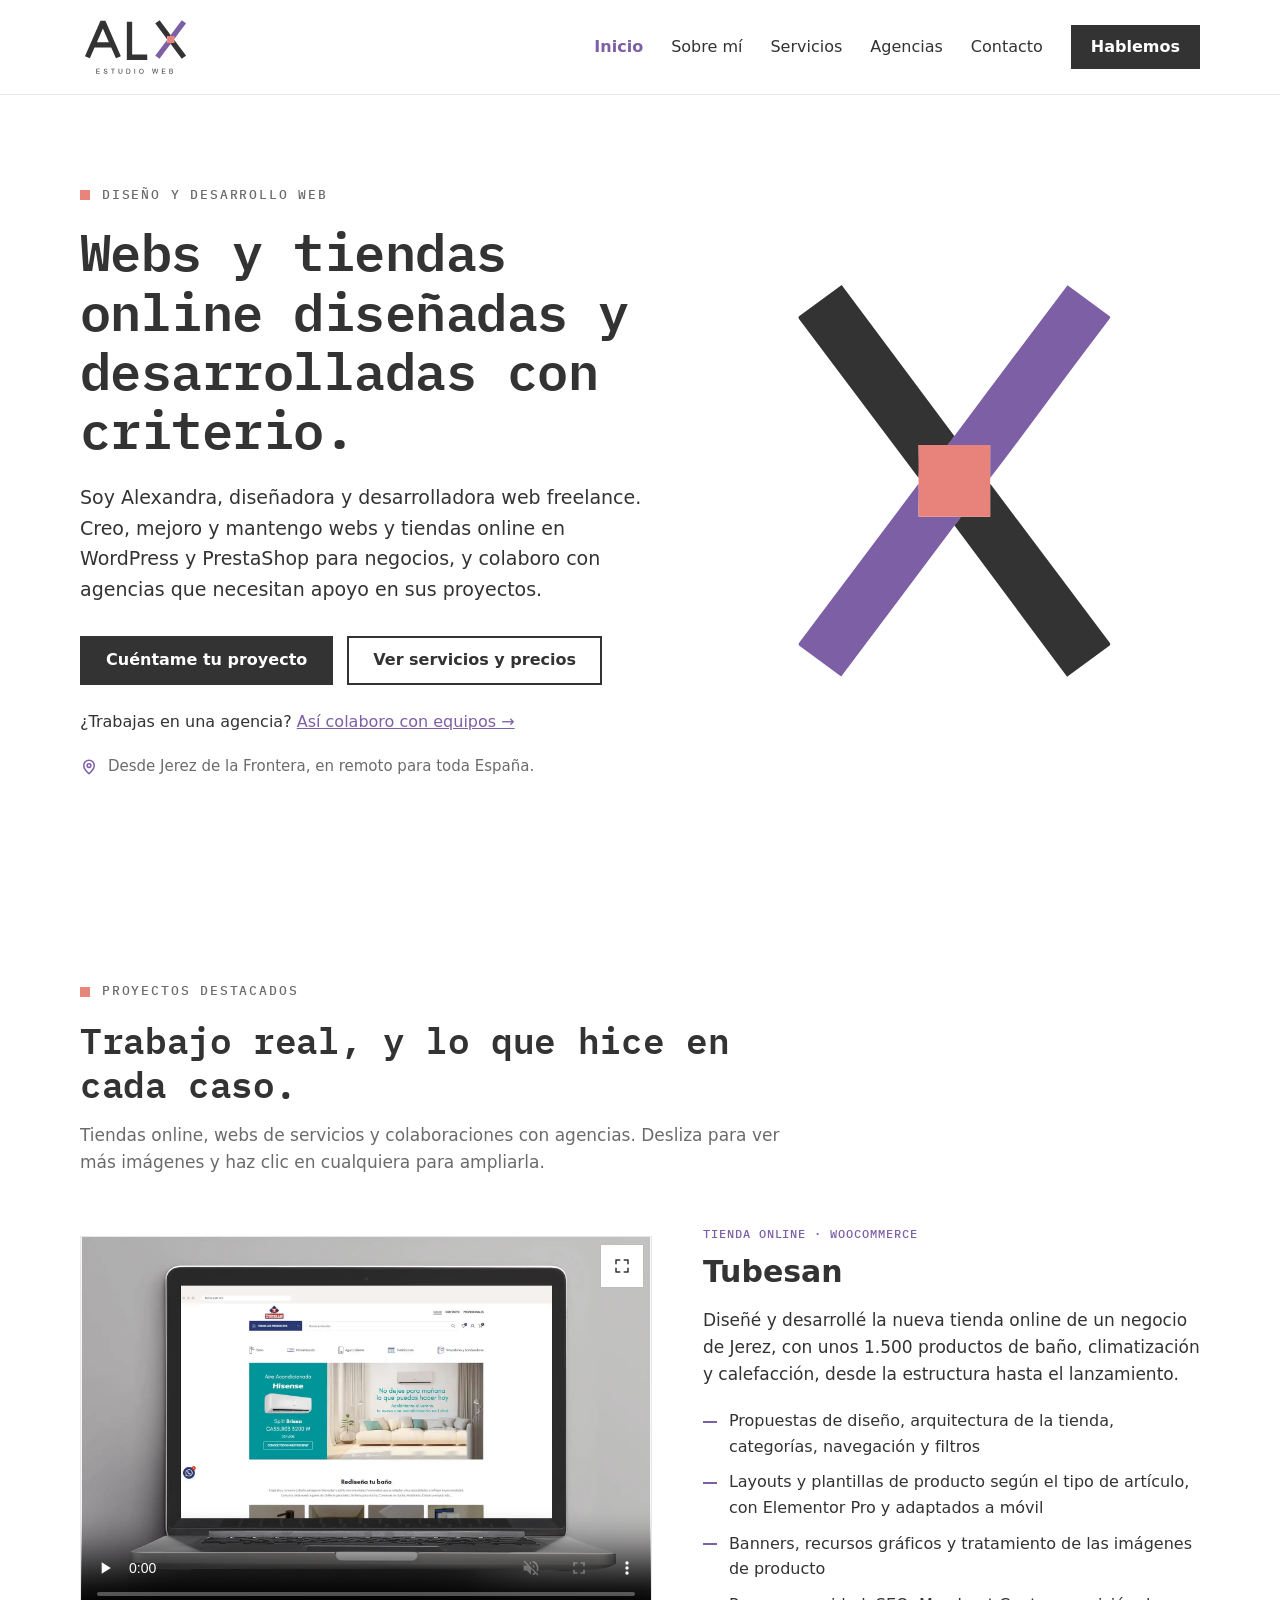
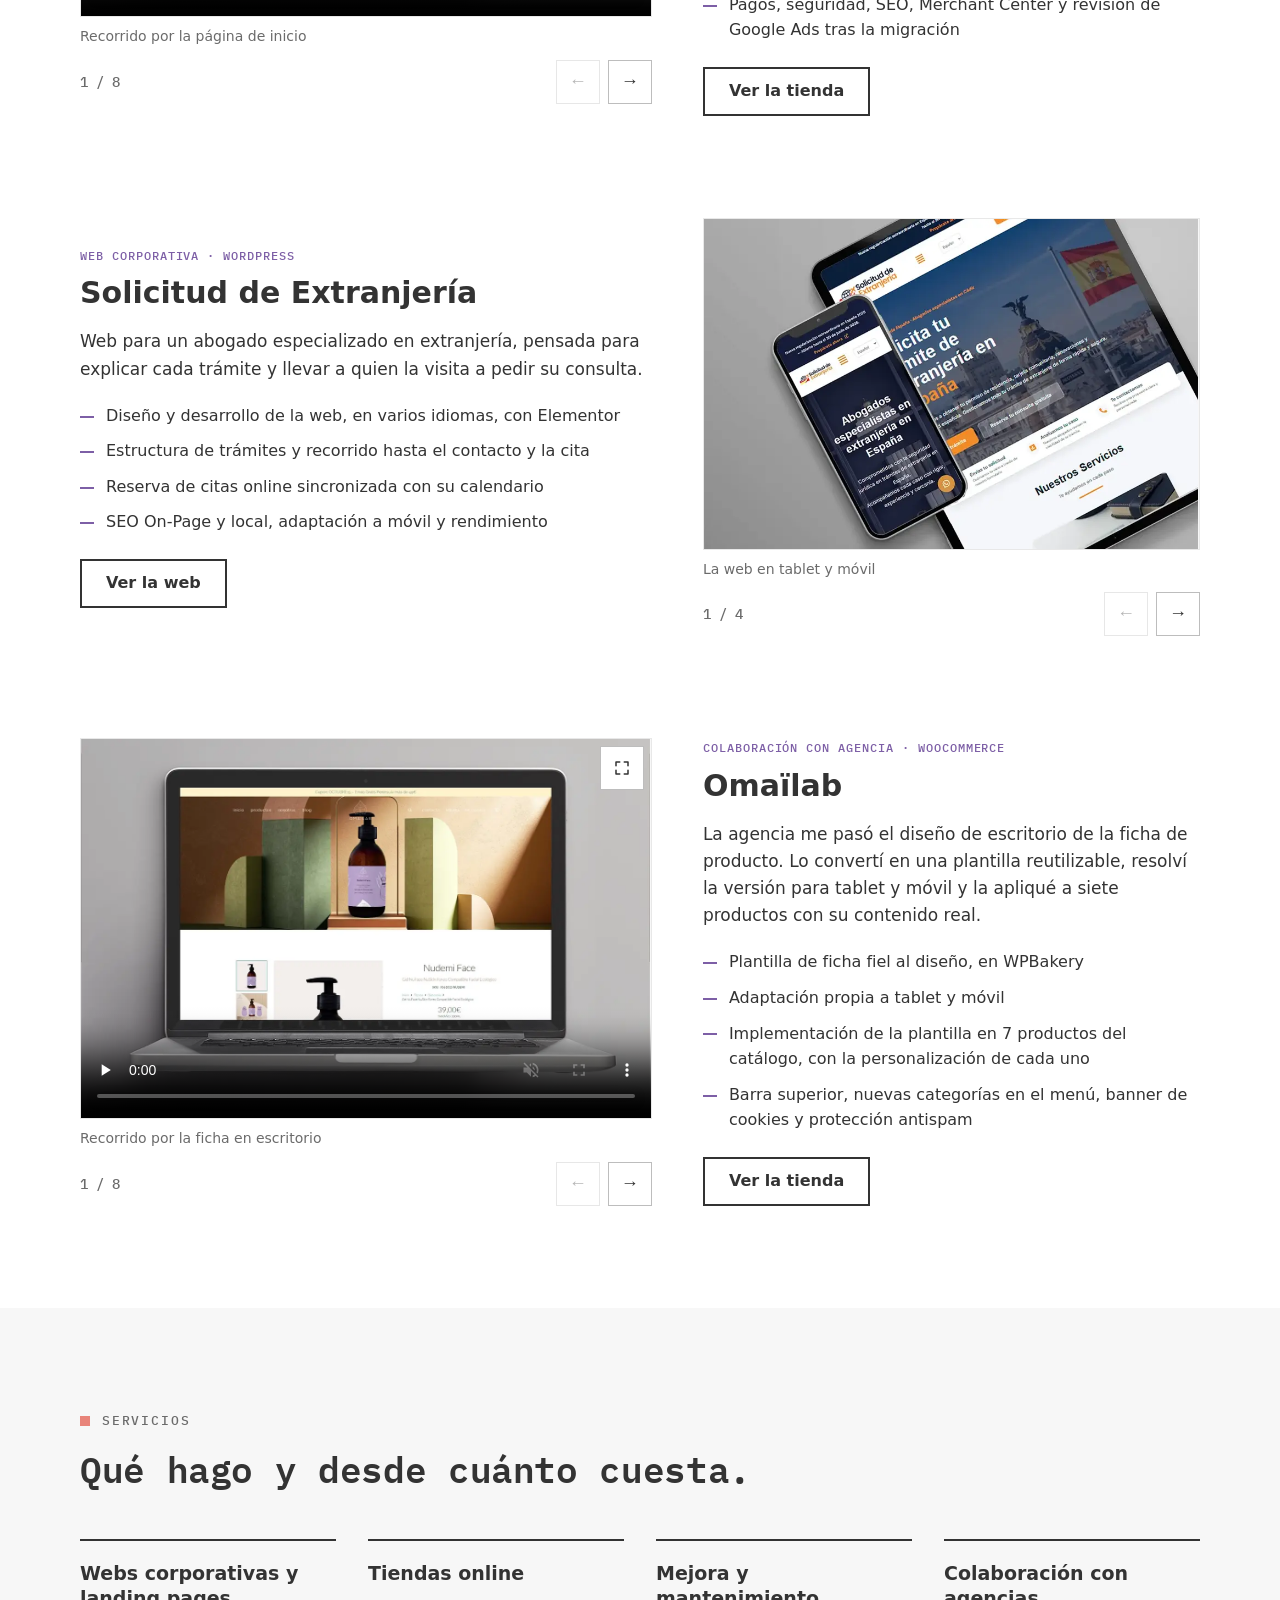
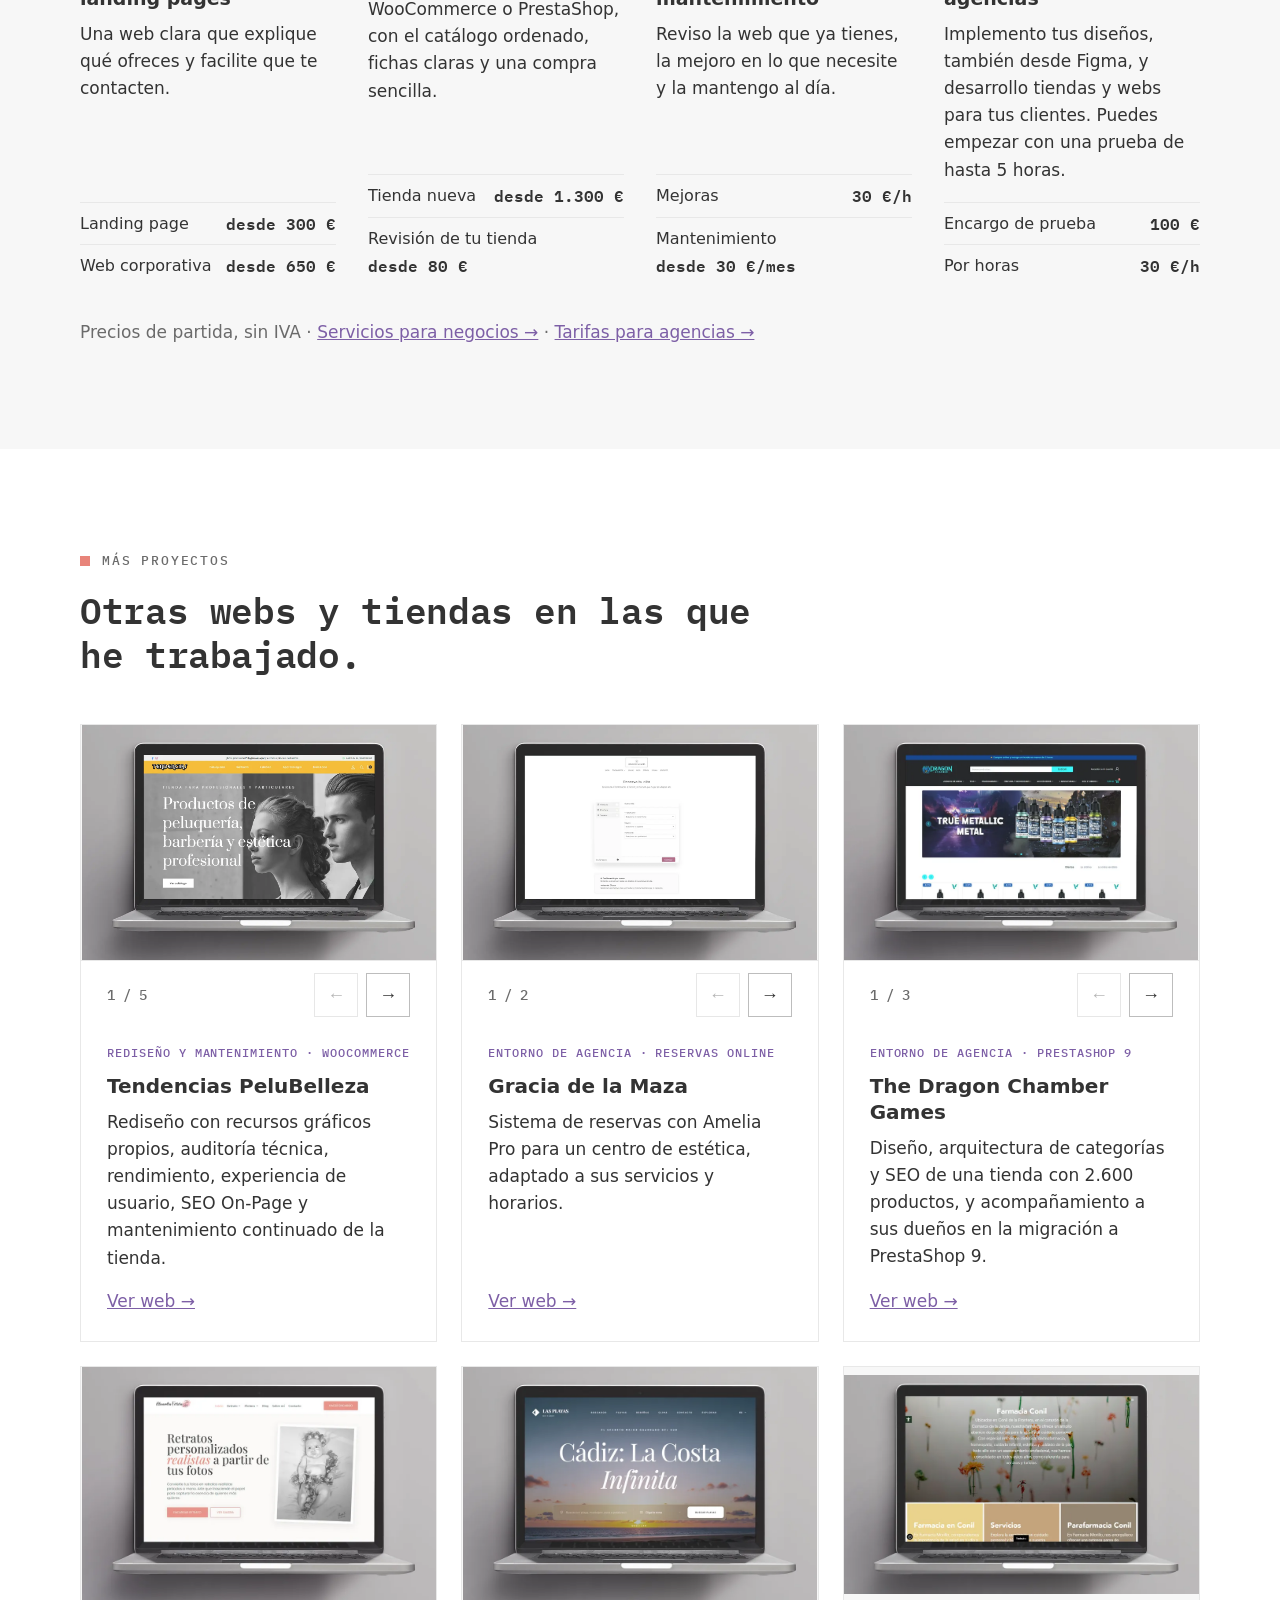
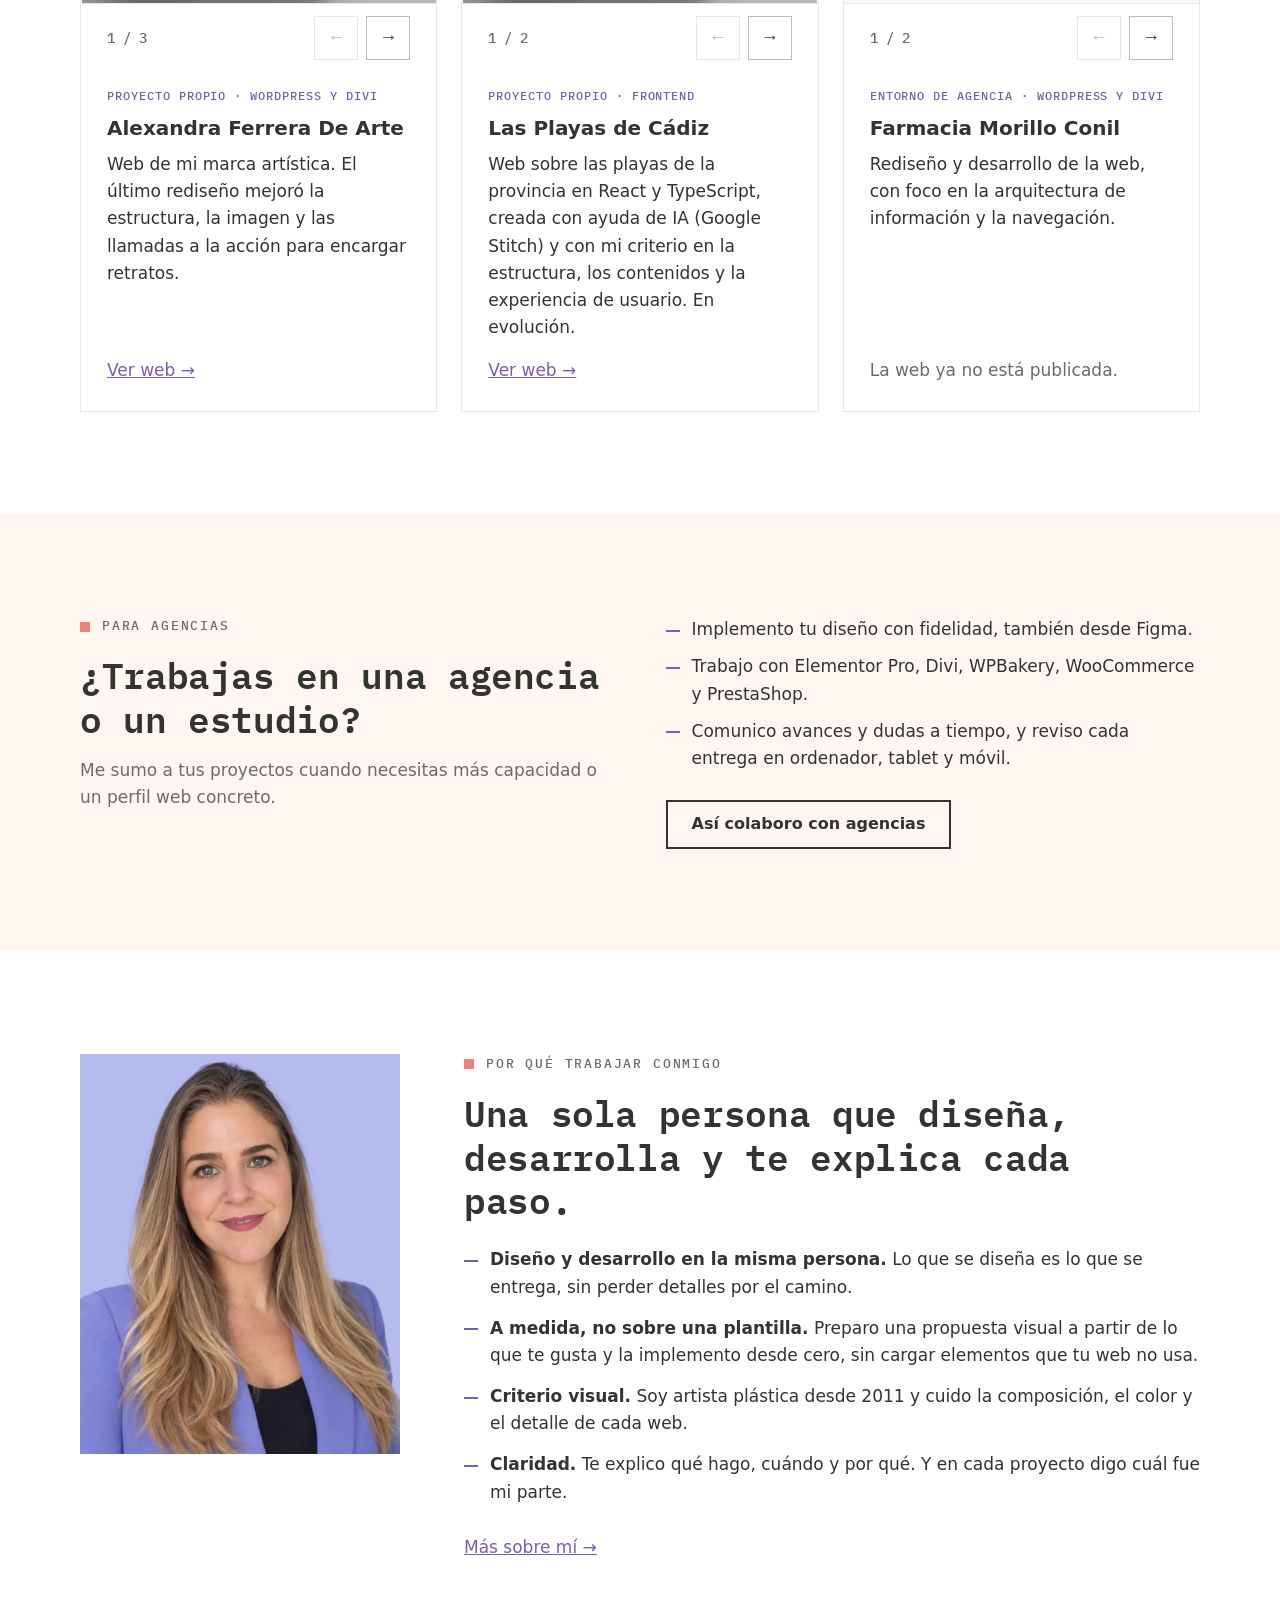
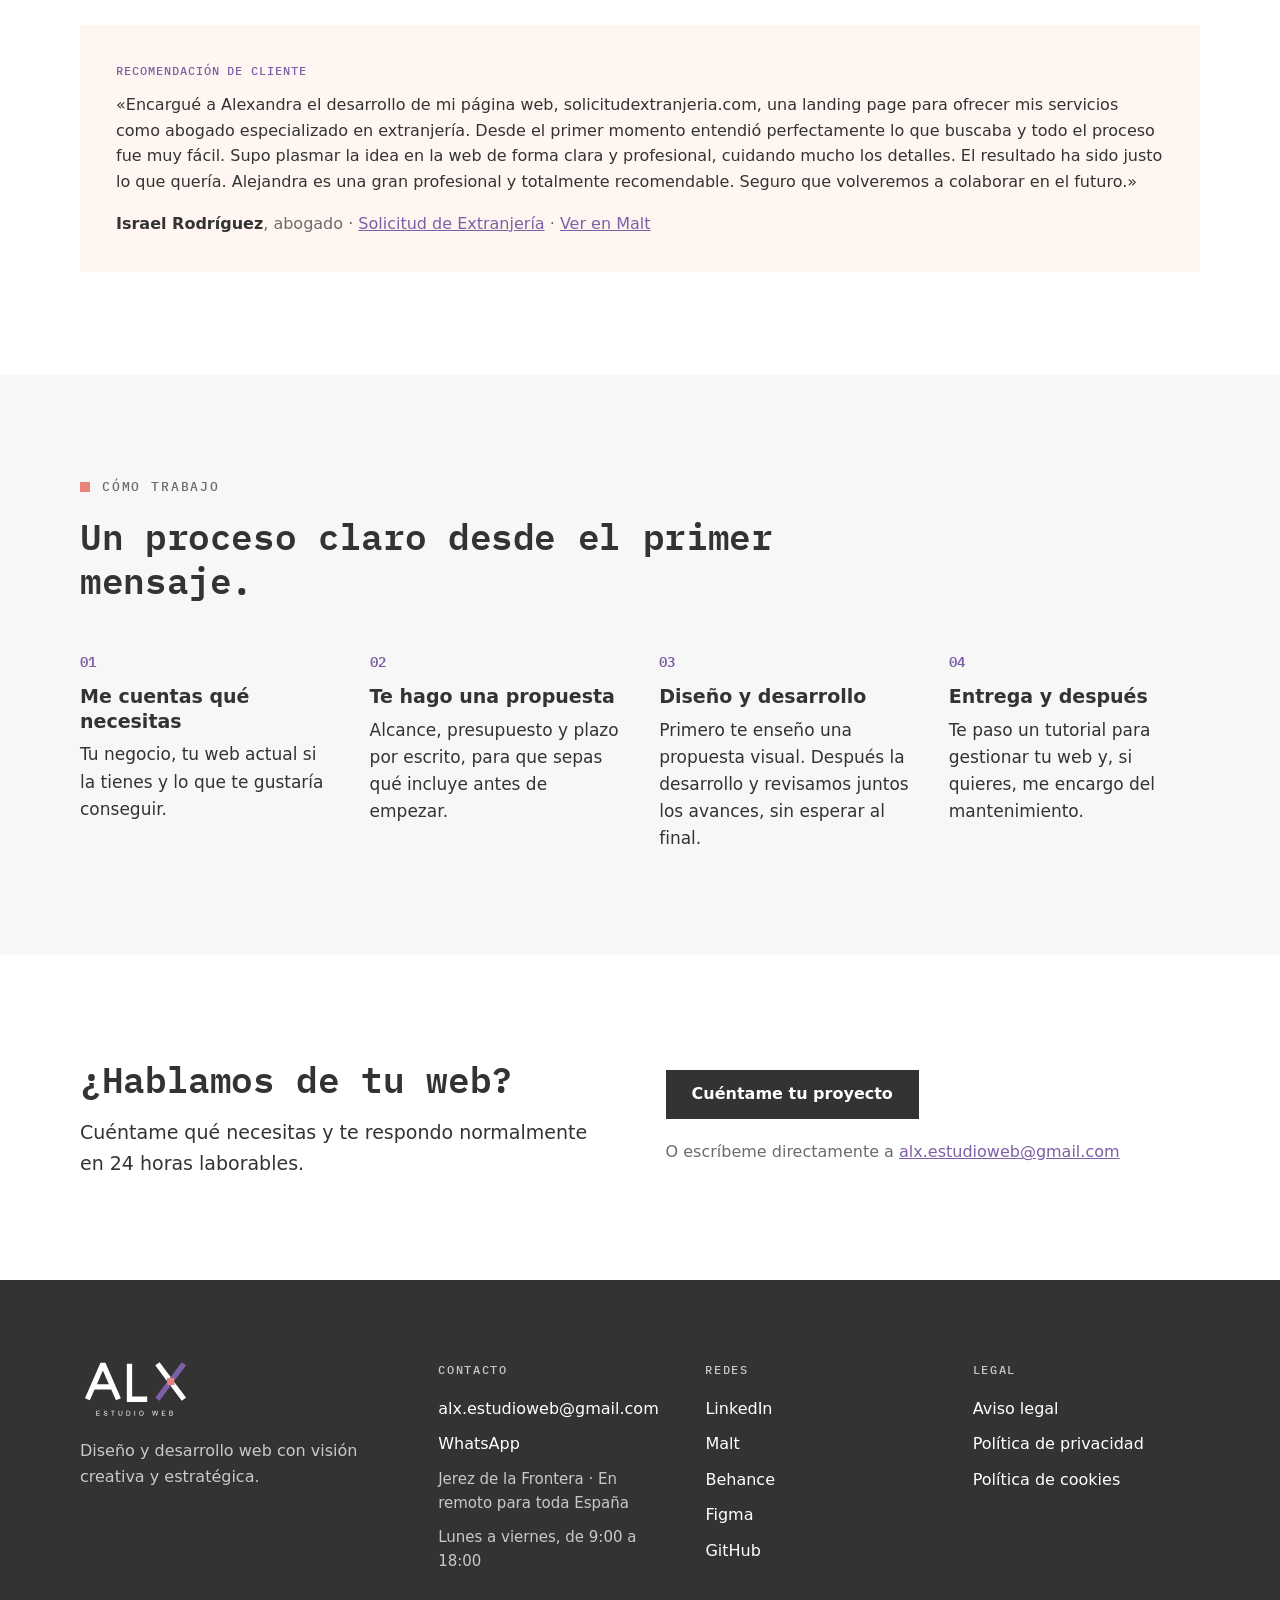
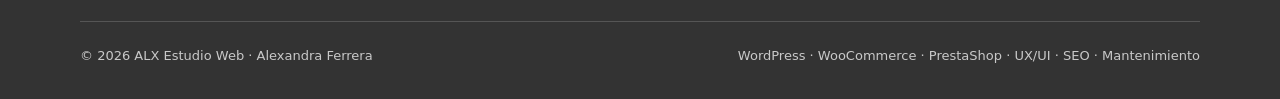
==== index.html @ 89a33dfa "Corrige las medidas de dos imágenes de Omaïlab Co-Authored-By: Claude Opus 5.5 <noreply@anthropic.co" ====
<!doctype html>
<html lang="es">
<head>
  <meta charset="utf-8">
  <meta name="viewport" content="width=device-width, initial-scale=1">
  <title>ALX Estudio Web · Diseño y desarrollo web y tiendas online en Jerez</title>
  <meta name="description" content="Diseño y desarrollo de webs y tiendas online con WordPress y PrestaShop para negocios y agencias. Desde Jerez de la Frontera, en remoto para toda España.">
  <meta property="og:type" content="website">
  <meta property="og:site_name" content="ALX Estudio Web">
  <meta property="og:locale" content="es_ES">
  <meta property="og:title" content="ALX Estudio Web · Diseño y desarrollo web">
  <meta property="og:description" content="Webs y tiendas online diseñadas y desarrolladas con criterio, con WordPress y PrestaShop, desde Jerez de la Frontera para toda España.">
  <meta property="og:url" content="https://alx-estudioweb.netlify.app/">
  <meta property="og:image" content="https://alx-estudioweb.netlify.app/img/marca/og-alx-estudio-web.jpg">
  <meta property="og:image:width" content="1200">
  <meta property="og:image:height" content="630">
  <meta property="og:image:alt" content="Logotipo de ALX Estudio Web, la X del logotipo en grande y el texto: webs y tiendas online diseñadas y desarrolladas con criterio">
  <meta name="twitter:card" content="summary_large_image">
  <link rel="canonical" href="https://alx-estudioweb.netlify.app/">
  <script type="application/ld+json">
  {
    "@context": "https://schema.org",
    "@type": "ProfessionalService",
    "name": "ALX Estudio Web",
    "description": "Diseño y desarrollo de webs y tiendas online con WordPress y PrestaShop para negocios y agencias.",
    "url": "https://alx-estudioweb.netlify.app/",
    "logo": "https://alx-estudioweb.netlify.app/img/marca/logo-alx.svg",
    "image": "https://alx-estudioweb.netlify.app/img/marca/og-alx-estudio-web.jpg",
    "email": "alx.estudioweb@gmail.com",
    "address": {
      "@type": "PostalAddress",
      "addressLocality": "Jerez de la Frontera",
      "addressRegion": "Cádiz",
      "addressCountry": "ES"
    },
    "areaServed": "ES",
    "founder": {
      "@type": "Person",
      "name": "Alexandra Ferrera Arenas",
      "jobTitle": "Diseñadora y desarrolladora web"
    },
    "sameAs": [
      "https://www.linkedin.com/in/alexandra-ferrera-arenas/",
      "https://www.behance.net/alexandra-ferrera",
      "https://www.malt.es/profile/alexandraferrera",
      "https://www.figma.com/@alexandraferrer",
      "https://github.com/iSaan86"
    ]
  }
  </script>
  <link rel="icon" href="favicon.svg" type="image/svg+xml">
  <link rel="apple-touch-icon" href="img/marca/apple-touch-icon.png">
  <meta name="theme-color" content="#ffffff">
  <link rel="stylesheet" href="css/styles.css">
  <script src="js/main.js" defer></script>
</head>
<body>
<a class="skip-link" href="#contenido">Saltar al contenido</a>

<header class="site-header" id="arriba">
  <div class="container site-header__inner">
    <a class="site-header__logo" href="index.html" aria-label="ALX Estudio Web, inicio">
      <img src="img/marca/logo-alx.svg" alt="ALX Estudio Web" width="1636" height="854">
    </a>
    <nav class="nav" aria-label="Principal">
      <a href="index.html" aria-current="page">Inicio</a>
      <a href="sobre-mi.html">Sobre mí</a>
      <a href="servicios.html">Servicios</a>
      <a href="agencias.html">Agencias</a>
      <a href="contacto.html">Contacto</a>
      <a href="contacto.html" class="btn btn--primary btn--small">Hablemos</a>
    </nav>
  </div>
</header>

<main id="contenido">
  <!-- Portada -->
  <section class="hero">
    <div class="container hero__inner">
      <div class="hero__content">
        <p class="eyebrow">Diseño y desarrollo web</p>
        <h1>Webs y tiendas online diseñadas y desarrolladas con criterio.</h1>
        <p class="lead">Soy Alexandra, diseñadora y desarrolladora web freelance. Creo, mejoro y mantengo webs y tiendas online en WordPress y PrestaShop para negocios, y colaboro con agencias que necesitan apoyo en sus proyectos.</p>
        <div class="btn-group">
          <a href="contacto.html" class="btn btn--primary">Cuéntame tu proyecto</a>
          <a href="#servicios" class="btn btn--outline">Ver servicios y precios</a>
        </div>
        <p class="hero__agency">¿Trabajas en una agencia? <a href="agencias.html">Así colaboro con equipos →</a></p>
        <p class="hero__location"><svg width="18" height="18" viewBox="0 0 24 24" fill="none" stroke="currentColor" stroke-width="2" stroke-linecap="round" stroke-linejoin="round" aria-hidden="true"><path d="M12 21s-7-6.1-7-11a7 7 0 0 1 14 0c0 4.9-7 11-7 11z"/><circle cx="12" cy="10" r="2.5"/></svg>Desde Jerez de la Frontera, en remoto para toda España.</p>
      </div>
      <!-- Escritorio: capturas de proyectos. Tablet y móvil: la X del logotipo asomando por el borde -->
      <picture class="hero__picture">
        <source media="(min-width: 900px)" srcset="img/proyectos/alx-hero-dispositivos.webp" width="1200" height="1160">
        <img class="hero__visual" src="img/marca/isotipo-alx.svg" alt="" width="932" height="854" fetchpriority="high">
      </picture>
    </div>
  </section>

  <!-- Proyectos destacados -->
  <section id="proyectos" class="section container">
    <div class="section__intro">
      <p class="eyebrow">Proyectos destacados</p>
      <h2>Trabajo real, y lo que hice en cada caso.</h2>
      <p class="muted">Tiendas online, webs de servicios y colaboraciones con agencias. Desliza para ver más imágenes y haz clic en cualquiera para ampliarla.</p>
    </div>

    <article class="case" id="tubesan">
      <div class="case__media">
        <div class="gallery" role="group" aria-label="Imágenes y vídeos de Tubesan">
          <div class="gallery__track" tabindex="0">
            <figure class="gallery__slide">
              <video src="video/tubesan-inicio.mp4" poster="video/tubesan-inicio-poster.webp" width="1920" height="1280" controls muted playsinline preload="none" aria-label="Recorrido por la página de inicio de la tienda Tubesan"></video>
              <figcaption>Recorrido por la página de inicio</figcaption>
            </figure>
            <figure class="gallery__slide">
              <a href="img/proyectos/tubesan-mockup.webp"><img src="img/proyectos/tubesan-mockup.webp" alt="Ficha de producto de Tubesan en ordenador y carrito en tablet y móvil" width="1238" height="825" loading="lazy"></a>
              <figcaption>Ficha de producto</figcaption>
            </figure>
            <figure class="gallery__slide">
              <a href="img/proyectos/tubesan-navegacion.webp"><img src="img/proyectos/tubesan-navegacion.webp" alt="Menú desplegable de categorías de Tubesan" width="1238" height="825" loading="lazy"></a>
              <figcaption>Menú de categorías</figcaption>
            </figure>
            <figure class="gallery__slide">
              <a href="img/proyectos/tubesan-categorias.webp"><img src="img/proyectos/tubesan-categorias.webp" alt="Página de categoría de Tubesan con filtros" width="1238" height="825" loading="lazy"></a>
              <figcaption>Filtros por categoría, adaptados a cada producto y búsqueda del cliente.</figcaption>
            </figure>
            <figure class="gallery__slide">
              <video src="video/tubesan-ficha.mp4" poster="video/tubesan-ficha-poster.webp" width="1920" height="1280" controls muted playsinline preload="none" aria-label="Recorrido por una ficha de producto de Tubesan"></video>
              <figcaption>Recorrido por una ficha de producto</figcaption>
            </figure>
            <figure class="gallery__slide">
              <a href="img/proyectos/tubesan-ficha-1.webp"><img src="img/proyectos/tubesan-ficha-1.webp" alt="Ficha de producto de Tubesan con galería de imágenes" width="1238" height="825" loading="lazy"></a>
              <figcaption>Plantilla de ficha con galería</figcaption>
            </figure>
            <figure class="gallery__slide">
              <a href="img/proyectos/tubesan-ficha-2.webp"><img src="img/proyectos/tubesan-ficha-2.webp" alt="Ficha de producto de Tubesan con descripción y características" width="1238" height="824" loading="lazy"></a>
              <figcaption>Descripción y características del producto</figcaption>
            </figure>
            <figure class="gallery__slide">
              <a href="img/proyectos/tubesan-movil.webp"><img src="img/proyectos/tubesan-movil.webp" alt="Tubesan en móvil y tablet" width="1332" height="888" loading="lazy"></a>
              <figcaption>Adaptación a móvil y tablet</figcaption>
            </figure>
          </div>
        </div>
      </div>
      <div>
        <p class="tag">Tienda online · WooCommerce</p>
        <h3 class="case__title">Tubesan</h3>
        <p class="case__text">Diseñé y desarrollé la nueva tienda online de un negocio de Jerez, con unos 1.500 productos de baño, climatización y calefacción, desde la estructura hasta el lanzamiento.</p>
        <ul class="list list--small">
          <li>Propuestas de diseño, arquitectura de la tienda, categorías, navegación y filtros</li>
          <li>Layouts y plantillas de producto según el tipo de artículo, con Elementor Pro y adaptados a móvil</li>
          <li>Banners, recursos gráficos y tratamiento de las imágenes de producto</li>
          <li>Pagos, seguridad, SEO, Merchant Center y revisión de Google Ads tras la migración</li>
        </ul>
        <a href="https://tubesan.es/tienda/" class="btn btn--outline" target="_blank" rel="noopener">Ver la tienda</a>
      </div>
    </article>

    <article class="case case--reverse" id="extranjeria">
      <div class="case__media">
        <div class="gallery" role="group" aria-label="Imágenes de Solicitud de Extranjería">
          <div class="gallery__track" tabindex="0">
            <figure class="gallery__slide">
              <a href="img/proyectos/extranjeria-responsive.webp"><img src="img/proyectos/extranjeria-responsive.webp" alt="Web de Solicitud de Extranjería en tablet y móvil" width="900" height="600" loading="lazy"></a>
              <figcaption>La web en tablet y móvil</figcaption>
            </figure>
            <figure class="gallery__slide">
              <a href="img/proyectos/extranjeria-inicio.webp"><img src="img/proyectos/extranjeria-inicio.webp" alt="Página de inicio de Solicitud de Extranjería" width="900" height="600" loading="lazy"></a>
              <figcaption>Página de inicio</figcaption>
            </figure>
            <figure class="gallery__slide">
              <a href="img/proyectos/extranjeria-secciones.webp"><img src="img/proyectos/extranjeria-secciones.webp" alt="Llamada a la acción y ventajas en la web de Solicitud de Extranjería" width="900" height="600" loading="lazy"></a>
              <figcaption>Llamada a la acción y ventajas</figcaption>
            </figure>
            <figure class="gallery__slide">
              <a href="img/proyectos/extranjeria-formulario.webp"><img src="img/proyectos/extranjeria-formulario.webp" alt="Formulario de estudio del caso de Solicitud de Extranjería" width="900" height="600" loading="lazy"></a>
              <figcaption>Formulario de estudio del caso</figcaption>
            </figure>
          </div>
        </div>
      </div>
      <div>
        <p class="tag">Web corporativa · WordPress</p>
        <h3 class="case__title">Solicitud de Extranjería</h3>
        <p class="case__text">Web para un abogado especializado en extranjería, pensada para explicar cada trámite y llevar a quien la visita a pedir su consulta.</p>
        <ul class="list list--small">
          <li>Diseño y desarrollo de la web, en varios idiomas, con Elementor</li>
          <li>Estructura de trámites y recorrido hasta el contacto y la cita</li>
          <li>Reserva de citas online sincronizada con su calendario</li>
          <li>SEO On-Page y local, adaptación a móvil y rendimiento</li>
        </ul>
        <a href="https://solicitudextranjeria.com/" class="btn btn--outline" target="_blank" rel="noopener">Ver la web</a>
      </div>
    </article>

    <article class="case" id="omailab">
      <div class="case__media">
        <div class="gallery" role="group" aria-label="Imágenes y vídeos de Omaïlab">
          <div class="gallery__track" tabindex="0">
            <figure class="gallery__slide">
              <video src="video/omailab-ficha.mp4" poster="video/omailab-ficha-poster.webp" width="1920" height="1280" controls muted playsinline preload="none" aria-label="Recorrido por una ficha de producto de Omaïlab en escritorio"></video>
              <figcaption>Recorrido por la ficha en escritorio</figcaption>
            </figure>
            <figure class="gallery__slide">
              <video src="video/omailab-movil.mp4" poster="video/omailab-movil-poster.webp" width="1440" height="900" controls muted playsinline preload="none" aria-label="Recorrido por una ficha de producto de Omaïlab en móvil"></video>
              <figcaption>Recorrido por la ficha en móvil</figcaption>
            </figure>
            <figure class="gallery__slide">
              <a href="img/proyectos/omailab-diseno-agencia.webp"><img src="img/proyectos/omailab-diseno-agencia.webp" alt="Diseño de escritorio de la ficha de producto facilitado por la agencia" width="1200" height="800" loading="lazy"></a>
              <figcaption>El diseño de partida de la agencia</figcaption>
            </figure>
            <figure class="gallery__slide">
              <a href="img/proyectos/omailab-ficha-publicada.webp"><img src="img/proyectos/omailab-ficha-publicada.webp" alt="Ficha de producto publicada en Omaïlab con contenido real" width="1200" height="800" loading="lazy"></a>
              <figcaption>La ficha publicada, con contenido real</figcaption>
            </figure>
            <figure class="gallery__slide">
              <a href="img/proyectos/omailab-mockup-ficha.webp"><img src="img/proyectos/omailab-mockup-ficha.webp" alt="Ficha de producto de Omaïlab en un portátil" width="1200" height="800" loading="lazy"></a>
              <figcaption>Bloque de compra de la ficha</figcaption>
            </figure>
            <figure class="gallery__slide">
              <a href="img/proyectos/omailab-siete-fichas.webp"><img src="img/proyectos/omailab-siete-fichas.webp" alt="Las siete fichas de producto de Omaïlab" width="1200" height="500" loading="lazy"></a>
              <figcaption>Siete productos con la misma plantilla</figcaption>
            </figure>
            <figure class="gallery__slide">
              <a href="img/proyectos/omailab-mockup-movil.webp"><img src="img/proyectos/omailab-mockup-movil.webp" alt="Ficha de Omaïlab en tablet y móvil" width="1398" height="927" loading="lazy"></a>
              <figcaption>Adaptación propia a tablet y móvil</figcaption>
            </figure>
            <figure class="gallery__slide">
              <a href="img/proyectos/omailab-iconos.webp"><img src="img/proyectos/omailab-iconos.webp" alt="Menú visual de categorías con iconos en Omaïlab" width="1238" height="825" loading="lazy"></a>
              <figcaption>Barra superior y menú de categorías</figcaption>
            </figure>
          </div>
        </div>
      </div>
      <div>
        <p class="tag">Colaboración con agencia · WooCommerce</p>
        <h3 class="case__title">Omaïlab</h3>
        <p class="case__text">La agencia me pasó el diseño de escritorio de la ficha de producto. Lo convertí en una plantilla reutilizable, resolví la versión para tablet y móvil y la apliqué a siete productos con su contenido real.</p>
        <ul class="list list--small">
          <li>Plantilla de ficha fiel al diseño, en WPBakery</li>
          <li>Adaptación propia a tablet y móvil</li>
          <li>Implementación de la plantilla en 7 productos del catálogo, con la personalización de cada uno</li>
          <li>Barra superior, nuevas categorías en el menú, banner de cookies y protección antispam</li>
        </ul>
        <a href="https://www.omailab.com/" class="btn btn--outline" target="_blank" rel="noopener">Ver la tienda</a>
      </div>
    </article>
  </section>

  <!-- Servicios -->
  <section id="servicios" class="section section--grey">
    <div class="container">
      <div class="section__intro">
        <p class="eyebrow">Servicios</p>
        <h2>Qué hago y desde cuánto cuesta.</h2>
      </div>
      <div class="offer">
        <article class="offer__item">
          <h3>Webs corporativas y landing pages</h3>
          <p>Una web clara que explique qué ofreces y facilite que te contacten.</p>
          <ul class="offer__prices">
            <li>Landing page <strong>desde 300 €</strong></li>
            <li>Web corporativa <strong>desde 650 €</strong></li>
          </ul>
        </article>
        <article class="offer__item">
          <h3>Tiendas online</h3>
          <p>WooCommerce o PrestaShop, con el catálogo ordenado, fichas claras y una compra sencilla.</p>
          <ul class="offer__prices">
            <li>Tienda nueva <strong>desde 1.300 €</strong></li>
            <li>Revisión de tu tienda <strong>desde 80 €</strong></li>
          </ul>
        </article>
        <article class="offer__item">
          <h3>Mejora y mantenimiento</h3>
          <p>Reviso la web que ya tienes, la mejoro en lo que necesite y la mantengo al día.</p>
          <ul class="offer__prices">
            <li>Mejoras <strong>30 €/h</strong></li>
            <li>Mantenimiento <strong>desde 30 €/mes</strong></li>
          </ul>
        </article>
        <article class="offer__item">
          <h3>Colaboración con agencias</h3>
          <p>Implemento tus diseños, también desde Figma, y desarrollo tiendas y webs para tus clientes. Puedes empezar con una prueba de hasta 5 horas.</p>
          <ul class="offer__prices">
            <li>Encargo de prueba <strong>100 €</strong></li>
            <li>Por horas <strong>30 €/h</strong></li>
          </ul>
        </article>
      </div>
      <p class="offer__note">Precios de partida, sin IVA · <a href="servicios.html">Servicios para negocios →</a> · <a href="agencias.html#tarifas">Tarifas para agencias →</a></p>
    </div>
  </section>

  <!-- Más proyectos -->
  <section class="section container">
    <div class="section__intro">
      <p class="eyebrow">Más proyectos</p>
      <h2>Otras webs y tiendas en las que he trabajado.</h2>
    </div>
    <div class="grid-auto">
      <article class="project-card" id="tendencias">
        <div class="gallery" role="group" aria-label="Imágenes de Tendencias PeluBelleza">
          <div class="gallery__track" tabindex="0">
            <figure class="gallery__slide">
              <a href="img/proyectos/tendencias-inicio.webp"><img src="img/proyectos/tendencias-inicio.webp" alt="Página de inicio de Tendencias PeluBelleza" width="1332" height="888" loading="lazy"></a>
              <figcaption>Página de inicio</figcaption>
            </figure>
            <figure class="gallery__slide">
              <a href="img/proyectos/tendencias-categoria.webp"><img src="img/proyectos/tendencias-categoria.webp" alt="Categoría con filtros y menú desplegable de Tendencias PeluBelleza" width="1332" height="888" loading="lazy"></a>
              <figcaption>Categoría con filtros y menú</figcaption>
            </figure>
            <figure class="gallery__slide">
              <a href="img/proyectos/tendencias-carrito.webp"><img src="img/proyectos/tendencias-carrito.webp" alt="Carrito en tablet y página Sobre nosotros en móvil de Tendencias PeluBelleza" width="1238" height="825" loading="lazy"></a>
              <figcaption>Carrito y Sobre nosotros</figcaption>
            </figure>
            <figure class="gallery__slide">
              <a href="img/proyectos/tendencias-responsive.webp"><img src="img/proyectos/tendencias-responsive.webp" alt="Inicio en tablet y categoría en móvil de Tendencias PeluBelleza" width="1238" height="825" loading="lazy"></a>
              <figcaption>Tablet y móvil</figcaption>
            </figure>
            <figure class="gallery__slide">
              <a href="img/proyectos/tendencias-banner.webp"><img src="img/proyectos/tendencias-banner.webp" alt="Página de inicio de Tendencias PeluBelleza" width="1332" height="888" loading="lazy"></a>
              <figcaption>Mejora y actualización continua</figcaption>
            </figure>
          </div>
        </div>
        <div class="project-card__body">
          <p class="tag">Rediseño y mantenimiento · WooCommerce</p>
          <h3>Tendencias PeluBelleza</h3>
          <p>Rediseño con recursos gráficos propios, auditoría técnica, rendimiento, experiencia de usuario, SEO On-Page y mantenimiento continuado de la tienda.</p>
          <p class="project-card__link"><a href="https://tendencias-pelubelleza.com/" target="_blank" rel="noopener">Ver web →</a></p>
        </div>
      </article>

      <article class="project-card" id="gracia">
        <div class="gallery" role="group" aria-label="Imágenes de Gracia de la Maza">
          <div class="gallery__track" tabindex="0">
            <figure class="gallery__slide">
              <a href="img/proyectos/gracia.webp"><img src="img/proyectos/gracia.webp" alt="Página de reservas de Gracia de la Maza en ordenador" width="1332" height="888" loading="lazy"></a>
              <figcaption>Página de reservas en ordenador</figcaption>
            </figure>
            <figure class="gallery__slide">
              <a href="img/proyectos/gracia-reservas.webp"><img src="img/proyectos/gracia-reservas.webp" alt="Formulario de reservas de Gracia de la Maza en tablet y móvil" width="1238" height="825" loading="lazy"></a>
              <figcaption>Formulario de reservas en tablet y móvil</figcaption>
            </figure>

          </div>
        </div>
        <div class="project-card__body">
          <p class="tag">Entorno de agencia · Reservas online</p>
          <h3>Gracia de la Maza</h3>
          <p>Sistema de reservas con Amelia Pro para un centro de estética, adaptado a sus servicios y horarios.</p>
          <p class="project-card__link"><a href="https://graciamaza.es/reservas" target="_blank" rel="noopener">Ver web →</a></p>
        </div>
      </article>

      <article class="project-card" id="dragon">
        <div class="gallery" role="group" aria-label="Imágenes de The Dragon Chamber Games">
          <div class="gallery__track" tabindex="0">
            <figure class="gallery__slide">
              <a href="img/proyectos/dragon-inicio.webp"><img src="img/proyectos/dragon-inicio.webp" alt="Página de inicio de The Dragon Chamber Games" width="900" height="600" loading="lazy"></a>
              <figcaption>Página de inicio</figcaption>
            </figure>
            <figure class="gallery__slide">
              <a href="img/proyectos/dragon-categoria.webp"><img src="img/proyectos/dragon-categoria.webp" alt="Categoría Warhammer con subcategorías en The Dragon Chamber Games" width="900" height="600" loading="lazy"></a>
              <figcaption>Categoría con subcategorías</figcaption>
            </figure>
            <figure class="gallery__slide">
              <a href="img/proyectos/dragon-responsive.webp"><img src="img/proyectos/dragon-responsive.webp" alt="The Dragon Chamber Games en tablet y móvil" width="1238" height="825" loading="lazy"></a>
              <figcaption>Tablet y móvil</figcaption>
            </figure>
          </div>
        </div>
        <div class="project-card__body">
          <p class="tag">Entorno de agencia · PrestaShop 9</p>
          <h3>The Dragon Chamber Games</h3>
          <p>Diseño, arquitectura de categorías y SEO de una tienda con 2.600 productos, y acompañamiento a sus dueños en la migración a PrestaShop 9.</p>
          <p class="project-card__link"><a href="https://thedragonchambergames.com/prestashop/" target="_blank" rel="noopener">Ver web →</a></p>
        </div>
      </article>

      <article class="project-card" id="de-arte">
        <div class="gallery" role="group" aria-label="Imágenes de Alexandra Ferrera De Arte">
          <div class="gallery__track" tabindex="0">
            <figure class="gallery__slide">
              <a href="img/proyectos/dearte-inicio.webp"><img src="img/proyectos/dearte-inicio.webp" alt="Página de inicio de Alexandra Ferrera De Arte" width="900" height="600" loading="lazy"></a>
              <figcaption>Página de inicio</figcaption>
            </figure>
            <figure class="gallery__slide">
              <a href="img/proyectos/dearte-carboncillo.webp"><img src="img/proyectos/dearte-carboncillo.webp" alt="Página de retrato a carboncillo en tablet y móvil" width="1238" height="825" loading="lazy"></a>
              <figcaption>Página de retrato a carboncillo</figcaption>
            </figure>
            <figure class="gallery__slide">
              <a href="img/proyectos/dearte-faq.webp"><img src="img/proyectos/dearte-faq.webp" alt="Preguntas frecuentes de la web Alexandra Ferrera De Arte" width="900" height="600" loading="lazy"></a>
              <figcaption>Preguntas frecuentes</figcaption>
            </figure>
          </div>
        </div>
        <div class="project-card__body">
          <p class="tag">Proyecto propio · WordPress y Divi</p>
          <h3>Alexandra Ferrera De Arte</h3>
          <p>Web de mi marca artística. El último rediseño mejoró la estructura, la imagen y las llamadas a la acción para encargar retratos.</p>
          <p class="project-card__link"><a href="https://alexandraferrera-dearte.com/" target="_blank" rel="noopener">Ver web →</a></p>
        </div>
      </article>

      <article class="project-card" id="playas">
        <div class="gallery" role="group" aria-label="Imágenes de Las Playas de Cádiz">
          <div class="gallery__track" tabindex="0">
            <figure class="gallery__slide">
              <a href="img/proyectos/playas-inicio.webp"><img src="img/proyectos/playas-inicio.webp" alt="Página de inicio de Las Playas de Cádiz" width="900" height="600" loading="lazy"></a>
              <figcaption>Página de inicio</figcaption>
            </figure>
            <figure class="gallery__slide">
              <a href="img/proyectos/playas-responsive.webp"><img src="img/proyectos/playas-responsive.webp" alt="Ficha de playa en tablet y portada en móvil de Las Playas de Cádiz" width="1238" height="825" loading="lazy"></a>
              <figcaption>Ficha de playa y portada en móvil</figcaption>
            </figure>
          </div>
        </div>
        <div class="project-card__body">
          <p class="tag">Proyecto propio · Frontend</p>
          <h3>Las Playas de Cádiz</h3>
          <p>Web sobre las playas de la provincia en React y TypeScript, creada con ayuda de IA (Google Stitch) y con mi criterio en la estructura, los contenidos y la experiencia de usuario. En evolución.</p>
          <p class="project-card__link"><a href="https://lasplayasdecadiz.com/" target="_blank" rel="noopener">Ver web →</a></p>
        </div>
      </article>

      <article class="project-card" id="farmacia">
        <div class="gallery" role="group" aria-label="Imágenes de Farmacia Morillo Conil">
          <div class="gallery__track" tabindex="0">
            <figure class="gallery__slide">
              <a href="img/proyectos/farmacia-inicio.webp"><img src="img/proyectos/farmacia-inicio.webp" alt="Página de inicio de Farmacia Morillo Conil" width="900" height="555" loading="lazy"></a>
              <figcaption>Página de inicio</figcaption>
            </figure>
            <figure class="gallery__slide">
              <a href="img/proyectos/farmacia-responsive.webp"><img src="img/proyectos/farmacia-responsive.webp" alt="Secciones de Farmacia Morillo Conil en tablet y móvil" width="1238" height="825" loading="lazy"></a>
              <figcaption>Secciones en tablet y móvil</figcaption>
            </figure>
          </div>
        </div>
        <div class="project-card__body">
          <p class="tag">Entorno de agencia · WordPress y Divi</p>
          <h3>Farmacia Morillo Conil</h3>
          <p>Rediseño y desarrollo de la web, con foco en la arquitectura de información y la navegación.</p>
          <p class="project-card__link muted">La web ya no está publicada.</p>
        </div>
      </article>

    </div>
  </section>

  <!-- Agencias -->
  <section class="section section--peach">
    <div class="container grid-2">
      <div>
        <p class="eyebrow">Para agencias</p>
        <h2>¿Trabajas en una agencia o un estudio?</h2>
        <p class="muted">Me sumo a tus proyectos cuando necesitas más capacidad o un perfil web concreto.</p>
      </div>
      <div>
        <ul class="list">
          <li>Implemento tu diseño con fidelidad, también desde Figma.</li>
          <li>Trabajo con Elementor Pro, Divi, WPBakery, WooCommerce y PrestaShop.</li>
          <li>Comunico avances y dudas a tiempo, y reviso cada entrega en ordenador, tablet y móvil.</li>
        </ul>
        <p class="band__link"><a href="agencias.html" class="btn btn--outline">Así colaboro con agencias</a></p>
      </div>
    </div>
  </section>

  <!-- Por qué trabajar conmigo -->
  <section class="section container">
    <div class="about-short">
      <img class="about-short__photo" src="img/marca/alexandra.webp" alt="Alexandra Ferrera, diseñadora y desarrolladora web" width="800" height="1000" loading="lazy">
      <div>
        <p class="eyebrow">Por qué trabajar conmigo</p>
        <h2>Una sola persona que diseña, desarrolla y te explica cada paso.</h2>
        <ul class="list about-list">
          <li><span><strong>Diseño y desarrollo en la misma persona.</strong> Lo que se diseña es lo que se entrega, sin perder detalles por el camino.</span></li>
          <li><span><strong>A medida, no sobre una plantilla.</strong> Preparo una propuesta visual a partir de lo que te gusta y la implemento desde cero, sin cargar elementos que tu web no usa.</span></li>
          <li><span><strong>Criterio visual.</strong> Soy artista plástica desde 2011 y cuido la composición, el color y el detalle de cada web.</span></li>
          <li><span><strong>Claridad.</strong> Te explico qué hago, cuándo y por qué. Y en cada proyecto digo cuál fue mi parte.</span></li>
        </ul>
        <p class="band__link"><a href="sobre-mi.html">Más sobre mí →</a></p>
      </div>
      <figure class="quote">
        <p class="tag">Recomendación de cliente</p>
        <blockquote>
          <p>«Encargué a Alexandra el desarrollo de mi página web, solicitudextranjeria.com, una landing page para ofrecer mis servicios como abogado especializado en extranjería. Desde el primer momento entendió perfectamente lo que buscaba y todo el proceso fue muy fácil. Supo plasmar la idea en la web de forma clara y profesional, cuidando mucho los detalles. El resultado ha sido justo lo que quería. Alejandra es una gran profesional y totalmente recomendable. Seguro que volveremos a colaborar en el futuro.»</p>
        </blockquote>
        <figcaption><strong>Israel Rodríguez</strong>, abogado · <a href="#extranjeria">Solicitud de Extranjería</a> · <a href="https://www.malt.es/profile/alexandraferrera" target="_blank" rel="noopener">Ver en Malt</a></figcaption>
      </figure>
    </div>
  </section>

  <!-- Forma de trabajo -->
  <section class="section section--grey">
    <div class="container">
      <div class="section__intro">
        <p class="eyebrow">Cómo trabajo</p>
        <h2>Un proceso claro desde el primer mensaje.</h2>
      </div>
      <ol class="steps">
        <li>
          <h3>Me cuentas qué necesitas</h3>
          <p>Tu negocio, tu web actual si la tienes y lo que te gustaría conseguir.</p>
        </li>
        <li>
          <h3>Te hago una propuesta</h3>
          <p>Alcance, presupuesto y plazo por escrito, para que sepas qué incluye antes de empezar.</p>
        </li>
        <li>
          <h3>Diseño y desarrollo</h3>
          <p>Primero te enseño una propuesta visual. Después la desarrollo y revisamos juntos los avances, sin esperar al final.</p>
        </li>
        <li>
          <h3>Entrega y después</h3>
          <p>Te paso un tutorial para gestionar tu web y, si quieres, me encargo del mantenimiento.</p>
        </li>
      </ol>
    </div>
  </section>

  <!-- Llamada final -->
  <section class="section container">
    <div class="cta">
      <div>
        <h2>¿Hablamos de tu web?</h2>
        <p class="lead">Cuéntame qué necesitas y te respondo normalmente en 24 horas laborables.</p>
      </div>
      <div class="cta__actions">
        <a href="contacto.html" class="btn btn--primary">Cuéntame tu proyecto</a>
        <p class="muted small">O escríbeme directamente a <a href="mailto:alx.estudioweb@gmail.com">alx.estudioweb@gmail.com</a></p>
      </div>
    </div>
  </section>
</main>

<footer class="site-footer">
  <div class="container">
    <div class="site-footer__grid">
      <div>
        <img class="site-footer__logo" src="img/marca/logo-alx-blanco.svg" alt="ALX Estudio Web" width="1636" height="854">
        <p class="site-footer__tagline">Diseño y desarrollo web con visión creativa y estratégica.</p>
      </div>

      <div>
        <p class="site-footer__title">Contacto</p>
        <ul class="site-footer__list">
          <li><a href="mailto:alx.estudioweb@gmail.com">alx.estudioweb@gmail.com</a></li>
          <li><a href="https://wa.me/34658999878?text=Hola%2C%20Alexandra.%20Te%20escribo%20desde%20tu%20web." target="_blank" rel="noopener">WhatsApp</a></li>
          <li class="site-footer__note">Jerez de la Frontera · En remoto para toda España</li>
          <li class="site-footer__note">Lunes a viernes, de 9:00 a 18:00</li>
        </ul>
      </div>

      <div>
        <p class="site-footer__title">Redes</p>
        <ul class="site-footer__list">
          <li><a href="https://www.linkedin.com/in/alexandra-ferrera-arenas/" target="_blank" rel="noopener">LinkedIn</a></li>
          <li><a href="https://www.malt.es/profile/alexandraferrera" target="_blank" rel="noopener">Malt</a></li>
          <li><a href="https://www.behance.net/alexandra-ferrera" target="_blank" rel="noopener">Behance</a></li>
          <li><a href="https://www.figma.com/@alexandraferrer" target="_blank" rel="noopener">Figma</a></li>
          <li><a href="https://github.com/iSaan86" target="_blank" rel="noopener">GitHub</a></li>
        </ul>
      </div>

      <div>
        <p class="site-footer__title">Legal</p>
        <ul class="site-footer__list">
          <li><a href="aviso-legal.html">Aviso legal</a></li>
          <li><a href="privacidad.html">Política de privacidad</a></li>
          <li><a href="cookies.html">Política de cookies</a></li>
        </ul>
      </div>
    </div>

    <div class="site-footer__bottom">
      <span>© 2026 ALX Estudio Web · Alexandra Ferrera</span>
      <span>WordPress · WooCommerce · PrestaShop · UX/UI · SEO · Mantenimiento</span>
    </div>
  </div>
</footer>
<a class="to-top" href="#arriba" aria-label="Volver arriba">↑</a>
</body>
</html>
---- css/styles.css ----
/* ==========================================================================
   ALX Estudio Web · Hoja de estilos
   1. Variables
   2. Base
   3. Layout
   4. Componentes
   5. Cabecera y pie
   6. Secciones por página
   7. Responsive
   ========================================================================== */


/* 1. Variables
   ========================================================================== */

:root {
  /* Colores de marca */
  --ink: #333333;
  --violet: #7d5fa6;
  --coral: #e8847a;
  --pink: #f8d1c9;
  --peach-soft: #fff6f1;

  /* Neutros */
  --muted: #6b6b6b;
  --text-soft: #555555;
  --line: #e8e8e8;
  --line-strong: #bdbdbd;
  --bg-alt: #f7f7f7;
  --on-dark-muted: #c9c9c9;
  --white: #ffffff;

  /* Tipografía: Segoe UI en Windows y la fuente del sistema en el resto */
  --font-body: "Segoe UI", system-ui, -apple-system, Roboto, "Helvetica Neue", Arial, sans-serif;
  --font-mono: "IBM Plex Mono", Consolas, monospace;

  /* Texto secundario: notas, listas pequeñas, enlaces auxiliares y pie */
  --text-small: 16px;
  /* Notas de ubicación y horario, un punto por debajo */
  --text-note: 15px;

  /* Espaciado */
  --gutter: clamp(16px, 4vw, 40px);
  --section-space: clamp(64px, 8vw, 112px);
  --container: 1200px;
}


/* 2. Base
   ========================================================================== */

/* IBM Plex Mono alojada en la propia web (licencia SIL OFL en fonts/OFL.txt) */
@font-face {
  font-family: "IBM Plex Mono";
  font-style: normal;
  font-weight: 500;
  font-display: swap;
  src: url("../fonts/ibm-plex-mono-500.woff2") format("woff2");
}

@font-face {
  font-family: "IBM Plex Mono";
  font-style: normal;
  font-weight: 600;
  font-display: swap;
  src: url("../fonts/ibm-plex-mono-600.woff2") format("woff2");
}

*,
*::before,
*::after {
  box-sizing: border-box;
}

html {
  scroll-behavior: smooth;
}

body {
  margin: 0;
  font-family: var(--font-body);
  font-size: 17px;
  line-height: 1.6;
  color: var(--ink);
  background: var(--white);
}

img,
video {
  display: block;
  max-width: 100%;
  height: auto;
}

a {
  color: var(--violet);
}

a:hover {
  color: var(--ink);
}

h1,
h2 {
  font-family: var(--font-mono);
  font-weight: 600;
  letter-spacing: -0.01em;
  color: var(--ink);
}

h1 {
  margin: 0 0 24px;
  font-size: clamp(30px, 4.4vw, 52px);
  line-height: 1.14;
}

h2 {
  margin: 0 0 16px;
  font-size: clamp(25px, 3vw, 36px);
  line-height: 1.22;
}

h3 {
  margin: 0 0 8px;
  font-size: 20px;
  line-height: 1.3;
}

p {
  margin: 0;
}

:focus-visible {
  outline: 3px solid var(--violet);
  outline-offset: 2px;
}

/* Enlace para saltar al contenido con teclado */
.skip-link {
  position: absolute;
  top: -100px;
  left: 16px;
  z-index: 10;
  padding: 10px 16px;
  background: var(--ink);
  color: var(--white);
}

.skip-link:focus {
  top: 16px;
}


/* 3. Layout
   ========================================================================== */

.container {
  max-width: var(--container);
  margin: 0 auto;
  padding-inline: var(--gutter);
}

.section {
  padding-block: var(--section-space);
}

.section--peach {
  background: var(--peach-soft);
}

.section--grey {
  background: var(--bg-alt);
}

.section__intro {
  max-width: 720px;
  margin-bottom: clamp(32px, 4vw, 48px);
}

.grid-2 {
  display: grid;
  grid-template-columns: repeat(2, minmax(0, 1fr));
  gap: clamp(32px, 4vw, 56px);
}

.grid-auto {
  display: grid;
  grid-template-columns: repeat(auto-fit, minmax(min(100%, 320px), 1fr));
  gap: 24px;
}

.align-center {
  align-items: center;
}


/* 4. Componentes
   ========================================================================== */

/* Textos */
.lead {
  max-width: 620px;
  margin-bottom: 32px;
  font-size: clamp(17px, 1.6vw, 19px);
}

.muted {
  color: var(--muted);
}

.small {
  font-size: var(--text-small);
}

.stack > * + * {
  margin-top: 16px;
}

/* Etiqueta de sección: el cuadrado coral solo se usa aquí */
.eyebrow {
  display: flex;
  align-items: center;
  gap: 12px;
  margin: 0 0 16px;
  font-family: var(--font-mono);
  font-size: 13px;
  letter-spacing: 0.14em;
  text-transform: uppercase;
  color: var(--muted);
}

.eyebrow--spaced {
  margin-top: 40px;
}

.eyebrow::before {
  content: "";
  flex: none;
  width: 10px;
  height: 10px;
  background: var(--coral);
}

/* Categoría de proyecto o servicio */
.tag {
  font-family: var(--font-mono);
  font-size: 12px;
  letter-spacing: 0.08em;
  text-transform: uppercase;
  color: var(--violet);
}

/* Botones */
.btn {
  display: inline-flex;
  align-items: center;
  justify-content: center;
  min-height: 48px;
  padding: 12px 24px;
  border: 2px solid var(--ink);
  font: 600 16px/1.3 var(--font-body);
  text-align: center;
  text-decoration: none;
  cursor: pointer;
  transition: background-color 0.2s, border-color 0.2s, color 0.2s;
}

.btn--primary {
  background: var(--ink);
  color: var(--white);
}

.btn--primary:hover {
  border-color: var(--violet);
  background: var(--violet);
  color: var(--white);
}

.btn--outline {
  background: transparent;
  color: var(--ink);
}

.btn--outline:hover {
  border-color: var(--violet);
  color: var(--violet);
}

.btn--light {
  border-color: var(--white);
  background: var(--white);
  color: var(--ink);
}

.btn--light:hover {
  border-color: var(--pink);
  background: var(--pink);
  color: var(--ink);
}

.btn--small {
  min-height: 44px;
  padding: 8px 18px;
  font-size: var(--text-small);
}

.btn-group {
  display: flex;
  flex-wrap: wrap;
  gap: 14px;
}

/* Listas con guion malva */
.list {
  display: flex;
  flex-direction: column;
  gap: 10px;
  margin: 0;
  padding: 0;
  list-style: none;
}

.list li {
  display: flex;
  align-items: flex-start;
  gap: 12px;
}

.list li::before {
  content: "";
  flex: none;
  width: 14px;
  height: 2px;
  margin-top: 0.8em;
  background: var(--violet);
}

.list--small {
  font-size: var(--text-small);
}

/* Etiquetas de herramientas */
.chips {
  display: flex;
  flex-wrap: wrap;
  gap: 10px;
  margin: 0;
  padding: 0;
  list-style: none;
}

.chips li {
  padding: 6px 14px;
  border: 1px solid var(--line);
  font-size: var(--text-small);
}

/* Tarjetas */
.card {
  display: flex;
  flex-direction: column;
  gap: 12px;
  padding: clamp(20px, 2.5vw, 28px);
  border: 1px solid var(--line);
  background: var(--white);
}

.card--dark {
  justify-content: center;
  gap: 16px;
  border-color: var(--ink);
  background: var(--ink);
  color: var(--on-dark-muted);
}

.card--dark h3 {
  margin: 0;
  font-size: 24px;
  color: var(--white);
}

.card h3 {
  margin: 0;
}

/* Tarjeta de proyecto */
.project-card {
  display: flex;
  flex-direction: column;
  border: 1px solid var(--line);
  background: var(--white);
}

.project-card .gallery__slide img {
  border-width: 0 0 1px;
}

/* En la tarjeta, el pie de cada imagen solo se muestra en la vista ampliada */
.project-card .gallery__slide figcaption {
  display: none;
}

.project-card .gallery__bar {
  padding-inline: clamp(20px, 2.5vw, 26px);
}

.project-card__body {
  display: flex;
  flex: 1;
  flex-direction: column;
  gap: 10px;
  padding: clamp(20px, 2.5vw, 26px);
}

.project-card__body h3 {
  margin: 0;
}

.project-card__link {
  margin-top: auto;
  padding-top: 6px;
}

/* Caso destacado: imagen o vídeo + texto */
.case {
  display: grid;
  grid-template-columns: minmax(0, 1.15fr) minmax(0, 1fr);
  gap: clamp(28px, 4vw, 56px);
  align-items: center;
}

.case + .case {
  margin-top: clamp(64px, 8vw, 104px);
}

.case--reverse .case__media {
  order: 2;
}

.case__media video,
.case__media img {
  width: 100%;
  border: 1px solid var(--line);
}

.case__title {
  margin: 8px 0 16px;
  font-size: clamp(24px, 2.6vw, 30px);
}

.case__text {
  margin-bottom: 20px;
}

.case .list {
  margin-bottom: 24px;
}

/* Galería de un proyecto: se desliza en horizontal y las imágenes se amplían */
.gallery__track {
  display: grid;
  grid-auto-columns: 100%;
  grid-auto-flow: column;
  overflow-x: auto;
  scroll-behavior: smooth;
  scroll-snap-type: x mandatory;
}

/* Con los botones activos, la barra de desplazamiento sobra */
.gallery--ready .gallery__track {
  scrollbar-width: none;
}

.gallery--ready .gallery__track::-webkit-scrollbar {
  display: none;
}

.gallery__slide {
  position: relative;
  margin: 0;
  scroll-snap-align: start;
}

.gallery__slide a {
  display: block;
  cursor: zoom-in;
}

/* Fondo gris claro: mientras carga la imagen no queda un hueco en blanco */
.gallery__slide img,
.gallery__slide video {
  width: 100%;
  aspect-ratio: 3 / 2;
  object-fit: contain;
  border: 1px solid var(--line);
  background: var(--bg-alt);
}

.gallery__slide figcaption {
  margin-top: 8px;
  font-size: 14px;
  color: var(--muted);
}

.gallery__bar {
  display: flex;
  align-items: center;
  gap: 8px;
  margin-top: 12px;
}

.gallery__count {
  margin-right: auto;
  font-family: var(--font-mono);
  font-size: 14px;
  color: var(--muted);
}

.gallery__btn {
  width: 44px;
  height: 44px;
  border: 1px solid var(--line-strong);
  background: var(--white);
  font-size: 18px;
  color: var(--ink);
  cursor: pointer;
  transition: border-color 0.2s, color 0.2s;
}

.gallery__btn:hover {
  border-color: var(--violet);
  color: var(--violet);
}

.gallery__btn:disabled {
  opacity: 0.35;
  cursor: default;
}

.gallery__btn:disabled:hover {
  border-color: var(--line-strong);
  color: var(--ink);
}

/* Botón para ampliar un vídeo: el clic en el vídeo lo reproduce */
.gallery__expand {
  position: absolute;
  top: 8px;
  right: 8px;
  display: flex;
  align-items: center;
  justify-content: center;
}

/* Vista ampliada de imágenes y vídeos */
.lightbox {
  width: min(1240px, 100% - 32px);
  max-width: none;
  max-height: none;
  padding: 0;
  border: 0;
  background: transparent;
}

.lightbox::backdrop {
  background: rgb(0 0 0 / 0.86);
}

.lightbox__figure {
  margin: 0;
}

.lightbox img,
.lightbox video {
  width: 100%;
  max-height: calc(100vh - 140px);
  object-fit: contain;
}

.lightbox [hidden] {
  display: none;
}

.lightbox__caption {
  margin-top: 12px;
  font-size: var(--text-small);
  color: var(--white);
}

.lightbox .gallery__count {
  color: var(--on-dark-muted);
}

/* Volver arriba: aparece al bajar por la página (lo activa js/main.js) */
.to-top {
  position: fixed;
  right: 16px;
  bottom: 16px;
  z-index: 5;
  display: none;
  align-items: center;
  justify-content: center;
  width: 44px;
  height: 44px;
  border: 1px solid var(--line-strong);
  background: var(--white);
  font-size: 18px;
  color: var(--ink);
  text-decoration: none;
  transition: border-color 0.2s, color 0.2s;
}

.to-top:hover {
  border-color: var(--violet);
  color: var(--violet);
}

.to-top--visible {
  display: flex;
}

/* Cita de cliente: bloque melocotón para separarla del texto propio */
.quote {
  margin: 40px 0 0;
  padding: clamp(24px, 3vw, 36px);
  background: var(--peach-soft);
}

.quote blockquote {
  margin: 12px 0 0;
}

.quote blockquote p {
  font-size: 16px;
  line-height: 1.6;
}

.quote figcaption {
  margin-top: 16px;
  font-size: var(--text-small);
  color: var(--muted);
}

.quote strong {
  color: var(--ink);
}

/* Pasos numerados */
.steps {
  display: grid;
  grid-template-columns: repeat(4, minmax(0, 1fr));
  gap: clamp(24px, 3vw, 40px);
  margin: 0;
  padding: 0;
  list-style: none;
  counter-reset: paso;
}

.steps li {
  counter-increment: paso;
}

.steps li::before {
  content: counter(paso, decimal-leading-zero);
  display: block;
  margin-bottom: 12px;
  font-family: var(--font-mono);
  font-size: 14px;
  font-weight: 600;
  color: var(--violet);
}

.steps h3 {
  font-size: 19px;
}

/* Preguntas frecuentes: desplegables nativos, sin JavaScript */
.faq {
  border-top: 1px solid var(--line-strong);
}

.faq details {
  border-bottom: 1px solid var(--line-strong);
}

.faq summary {
  position: relative;
  padding: 18px 40px 18px 0;
  font-weight: 600;
  list-style: none;
  cursor: pointer;
}

.faq summary::-webkit-details-marker {
  display: none;
}

.faq summary::after {
  content: "+";
  position: absolute;
  top: 16px;
  right: 4px;
  font-family: var(--font-mono);
  font-size: 20px;
  color: var(--violet);
}

.faq details[open] summary::after {
  content: "−";
}

.faq summary:hover {
  color: var(--violet);
}

.faq details p {
  max-width: 640px;
  padding-bottom: 20px;
  color: var(--text-soft);
}

/* Formulario */
.form {
  display: flex;
  flex-direction: column;
  gap: 20px;
  padding: clamp(20px, 4vw, 40px);
  border: 1px solid var(--pink);
  background: var(--peach-soft);
}

.form h2 {
  margin: 0;
  font-size: 22px;
}

.form__row {
  display: grid;
  grid-template-columns: repeat(2, minmax(0, 1fr));
  gap: 20px;
}

.field {
  display: flex;
  flex-direction: column;
  gap: 6px;
}

.field label {
  font-size: var(--text-small);
  font-weight: 600;
}

.field input,
.field select,
.field textarea {
  width: 100%;
  min-height: 48px;
  padding: 12px 14px;
  border: 1px solid var(--line-strong);
  background: var(--white);
  font: inherit;
  font-size: 16px;
  color: var(--ink);
}

.field textarea {
  min-height: 140px;
  resize: vertical;
}

.field input:focus,
.field select:focus,
.field textarea:focus {
  outline: 3px solid var(--violet);
  outline-offset: 1px;
}

.check {
  display: flex;
  align-items: flex-start;
  gap: 12px;
  font-size: 14px;
}

.check input {
  flex: none;
  width: 20px;
  height: 20px;
  margin-top: 2px;
}

.form__note {
  font-size: 13px;
  color: var(--muted);
}

.form .btn {
  align-self: flex-start;
}

.visually-hidden {
  position: absolute;
  width: 1px;
  height: 1px;
  overflow: hidden;
  clip: rect(0 0 0 0);
  white-space: nowrap;
}


/* 5. Cabecera y pie
   ========================================================================== */

.site-header {
  border-bottom: 1px solid var(--line);
}

.site-header__inner {
  display: flex;
  flex-wrap: wrap;
  align-items: center;
  justify-content: space-between;
  gap: 12px 32px;
  padding-block: 18px;
}

.site-header__logo img {
  width: auto;
  height: 58px;
}

.nav {
  display: flex;
  flex-wrap: wrap;
  align-items: center;
  gap: 4px 28px;
}

.nav a {
  padding: 10px 0;
  font-size: var(--text-small);
  color: var(--ink);
  text-decoration: none;
}

.nav a:hover,
.nav a[aria-current="page"] {
  color: var(--violet);
}

.nav a[aria-current="page"] {
  font-weight: 600;
}

.nav .btn {
  padding: 8px 18px;
  color: var(--white);
}

.site-footer {
  padding-block: clamp(56px, 7vw, 80px) 32px;
  background: var(--ink);
  color: var(--white);
  font-size: var(--text-small);
}

.site-footer a {
  color: var(--white);
  text-decoration: none;
}

.site-footer a:hover {
  color: var(--pink);
  text-decoration: underline;
}

.site-footer__grid {
  display: grid;
  grid-template-columns: minmax(0, 1.4fr) repeat(3, minmax(0, 1fr));
  gap: 40px;
}

.site-footer__logo {
  width: auto;
  height: 58px;
  margin-bottom: 20px;
}

.site-footer__tagline {
  max-width: 280px;
  color: var(--on-dark-muted);
}

.site-footer__title {
  margin: 0 0 16px;
  font-family: var(--font-mono);
  font-size: 12px;
  letter-spacing: 0.14em;
  text-transform: uppercase;
  color: var(--on-dark-muted);
}

.site-footer__list {
  display: flex;
  flex-direction: column;
  gap: 10px;
  margin: 0;
  padding: 0;
  list-style: none;
}

.site-footer__note {
  font-size: var(--text-note);
  color: var(--on-dark-muted);
}

.site-footer__bottom {
  display: flex;
  flex-wrap: wrap;
  justify-content: space-between;
  gap: 8px 24px;
  margin-top: 48px;
  padding-top: 24px;
  border-top: 1px solid var(--text-soft);
  font-size: 13px;
  color: var(--on-dark-muted);
}


/* 6. Secciones por página
   ========================================================================== */

/* Inicio: portada con capturas de proyectos en escritorio y la X del logotipo
   recortada por el borde en tablet y móvil */
.hero {
  position: relative;
  overflow: hidden;
}

.hero__inner {
  display: grid;
  grid-template-columns: minmax(0, 1.15fr) minmax(0, 1fr);
  gap: clamp(32px, 5vw, 64px);
  align-items: center;
  padding-block: clamp(48px, 7vw, 104px) clamp(56px, 8vw, 112px);
}

.hero .btn-group {
  margin-bottom: 24px;
}

.hero__agency {
  margin-bottom: clamp(16px, 3vw, 22px);
  font-size: var(--text-small);
}

.hero__location {
  display: flex;
  align-items: center;
  gap: 10px;
  font-size: var(--text-note);
  line-height: 1.35;
  color: var(--muted);
}

.hero__location svg {
  flex: none;
  color: var(--violet);
}

.hero__content {
  position: relative;
  z-index: 1;
}

/* Un solo <img>: según el ancho, el navegador descarga las capturas o la X */
.hero__picture {
  display: block;
}

.hero__visual {
  width: 100%;
}

/* Resumen de servicios y tarifas (Inicio, Servicios y Agencias) */
.offer {
  display: grid;
  grid-template-columns: repeat(4, minmax(0, 1fr));
  gap: 32px;
}

.offer__item {
  display: flex;
  flex-direction: column;
  gap: 10px;
  padding-top: 20px;
  border-top: 2px solid var(--ink);
}

/* En Servicios funciona como índice de la página */
.offer--nav {
  margin: 40px 0 0;
  padding: 0;
  list-style: none;
}

/* Servicios: captura de un proyecto encima de cada bloque del índice */
.offer__entry {
  display: flex;
  flex-direction: column;
  gap: 20px;
}

.offer__entry .offer__item {
  flex: 1;
}

.offer__media {
  width: 100%;
  aspect-ratio: 3 / 2;
  object-fit: cover;
  border: 1px solid var(--line);
  background: var(--bg-alt);
}

.offer__link {
  font-size: 19px;
  font-weight: 600;
  line-height: 1.3;
  color: var(--ink);
  text-underline-offset: 4px;
}

.offer__link:hover {
  color: var(--violet);
}

.offer__item h3 {
  margin: 0;
  font-size: 19px;
}

/* Varias opciones con su precio dentro de un mismo bloque */
.offer__prices {
  margin: auto 0 0;
  padding: 8px 0 0;
  list-style: none;
  font-size: var(--text-small);
}

.offer__prices li {
  display: flex;
  flex-wrap: wrap;
  justify-content: space-between;
  gap: 2px 12px;
  padding-block: 8px;
  border-top: 1px solid var(--line);
}

.offer__prices strong {
  font-family: var(--font-mono);
  font-weight: 600;
  white-space: nowrap;
}

.offer__note {
  margin-top: 32px;
  color: var(--muted);
}

.band__link {
  margin-top: 28px;
}

/* Inicio: por qué trabajar conmigo */
.about-short {
  display: grid;
  grid-template-columns: minmax(0, 320px) minmax(0, 1fr);
  gap: clamp(32px, 5vw, 72px);
  align-items: start;
}

.about-short__photo {
  width: 100%;
  aspect-ratio: 4 / 5;
  object-fit: cover;
}

.about-short h2 {
  max-width: 640px;
  margin-bottom: 24px;
}

/* La reseña ocupa todo el ancho, bajo la foto y el texto */
.about-short .quote {
  grid-column: 1 / -1;
  margin: 0;
}

.cta {
  display: grid;
  grid-template-columns: repeat(2, minmax(0, 1fr));
  gap: clamp(24px, 4vw, 56px);
  align-items: center;
}

.cta .lead {
  margin-bottom: 0;
}

.cta__actions {
  display: flex;
  flex-direction: column;
  align-items: flex-start;
  gap: 20px;
}

/* Sobre mí */
.about {
  display: grid;
  grid-template-columns: minmax(0, 1fr) minmax(0, 1.3fr);
  gap: clamp(32px, 5vw, 72px);
  align-items: center;
  padding-block: clamp(40px, 6vw, 80px) clamp(56px, 8vw, 104px);
}

.about__photo {
  width: 100%;
  aspect-ratio: 4 / 5;
  object-fit: cover;
}

.about .list,
.about-list {
  gap: 14px;
}

/* Servicios y Agencias */
.page-intro {
  padding-block: clamp(40px, 6vw, 80px) clamp(32px, 4vw, 56px);
}

.page-intro h1 {
  max-width: 860px;
}

.page-intro .btn-group {
  margin-top: 32px;
}

.page-intro__note {
  margin-top: 20px;
  font-size: var(--text-small);
  color: var(--muted);
}

.services-grid {
  display: grid;
  grid-template-columns: repeat(auto-fit, minmax(min(100%, 420px), 1fr));
  gap: 20px;
}

.services-grid--small {
  grid-template-columns: repeat(auto-fit, minmax(min(100%, 300px), 1fr));
}

.card__label {
  font-family: var(--font-mono);
  font-size: 12px;
  letter-spacing: 0.08em;
  text-transform: uppercase;
  color: var(--muted);
}

.card__meta {
  font-size: 14px;
  color: var(--muted);
}

.price {
  margin-top: auto;
  padding-top: 16px;
  border-top: 1px solid var(--line);
  font-family: var(--font-mono);
  font-size: 22px;
  font-weight: 600;
}

.price small {
  display: block;
  font-family: var(--font-body);
  font-size: 14px;
  font-weight: 400;
  color: var(--muted);
}

/* Contacto */
.contact {
  display: grid;
  grid-template-columns: minmax(0, 1fr) minmax(0, 1.25fr);
  gap: clamp(32px, 5vw, 72px);
  padding-block: clamp(40px, 6vw, 80px) clamp(56px, 8vw, 104px);
}

.contact-info {
  display: flex;
  flex-direction: column;
  gap: 20px;
  margin: 0;
  padding: 0 0 0 20px;
  border-left: 2px solid var(--line);
}

.contact-info dt {
  font-family: var(--font-mono);
  font-size: 12px;
  letter-spacing: 0.1em;
  text-transform: uppercase;
  color: var(--muted);
}

.contact-info dd {
  margin: 0;
}

/* Páginas legales */
.legal {
  max-width: 800px;
  padding-block: clamp(40px, 6vw, 80px) var(--section-space);
}

.legal h2 {
  margin: 40px 0 0;
  font-size: clamp(20px, 2.2vw, 24px);
}

.legal .list {
  gap: 12px;
}


/* 7. Responsive
   ========================================================================== */

/* Portátil pequeño: en cuatro columnas las filas de precio no caben en una línea */
@media (max-width: 1199px) {
  .offer {
    grid-template-columns: repeat(2, minmax(0, 1fr));
  }
}

/* Tablet y móvil */
@media (max-width: 899px) {
  .hero__inner,
  .case,
  .cta,
  .about,
  .about-short,
  .contact,
  .grid-2,
  .form__row {
    grid-template-columns: minmax(0, 1fr);
  }

  /* En una columna, la X asoma por el borde derecho: el título y la entradilla
     le dejan sitio y lo que queda por debajo de ella usa todo el ancho */
  .hero {
    --hero-mark-space: clamp(40px, 9vw, 72px);
  }

  .hero h1 {
    padding-right: var(--hero-mark-space);
  }

  .hero .lead {
    max-width: min(620px, 100% - var(--hero-mark-space));
  }

  .hero__picture {
    position: absolute;
    top: 50%;
    right: 0;
    width: clamp(180px, 36vw, 300px);
    transform: translate(52%, -50%);
  }

  /* Línea entre proyectos destacados para que se vea dónde empieza cada uno */
  .case + .case {
    padding-top: 48px;
    border-top: 1px solid var(--line);
  }

  .case--reverse .case__media {
    order: 0;
  }

  .steps {
    grid-template-columns: repeat(2, minmax(0, 1fr));
  }

  .about__photo,
  .about-short__photo {
    max-width: 420px;
  }

  .site-footer__grid {
    grid-template-columns: repeat(2, minmax(0, 1fr));
  }
}

/* Tablet pequeña y móvil: el botón del menú no cabe junto al logo */
@media (max-width: 767px) {
  .nav .btn {
    display: none;
  }

  /* En dos columnas las filas de precio vuelven a no caber */
  .offer {
    grid-template-columns: minmax(0, 1fr);
  }
}

/* Móvil */
@media (max-width: 560px) {
  .site-header__inner {
    padding-block: 12px;
  }

  .site-header__logo img {
    height: 42px;
  }

  .nav {
    gap: 0 14px;
  }

  /* Altura mínima cómoda para tocar con el dedo */
  .nav a {
    display: inline-flex;
    align-items: center;
    min-height: 44px;
    padding: 0;
    font-size: 14px;
  }

  .hero__picture {
    top: 72px;
    transform: translateX(50%);
  }

  .steps,
  .site-footer__grid {
    grid-template-columns: minmax(0, 1fr);
  }

  .grid-auto {
    gap: 16px;
  }

  .project-card__body {
    font-size: var(--text-small);
  }

  .btn-group .btn {
    width: 100%;
  }
}

@media (prefers-reduced-motion: reduce) {
  html,
  .gallery__track {
    scroll-behavior: auto;
  }

  .btn,
  .gallery__btn,
  .to-top {
    transition: none;
  }
}
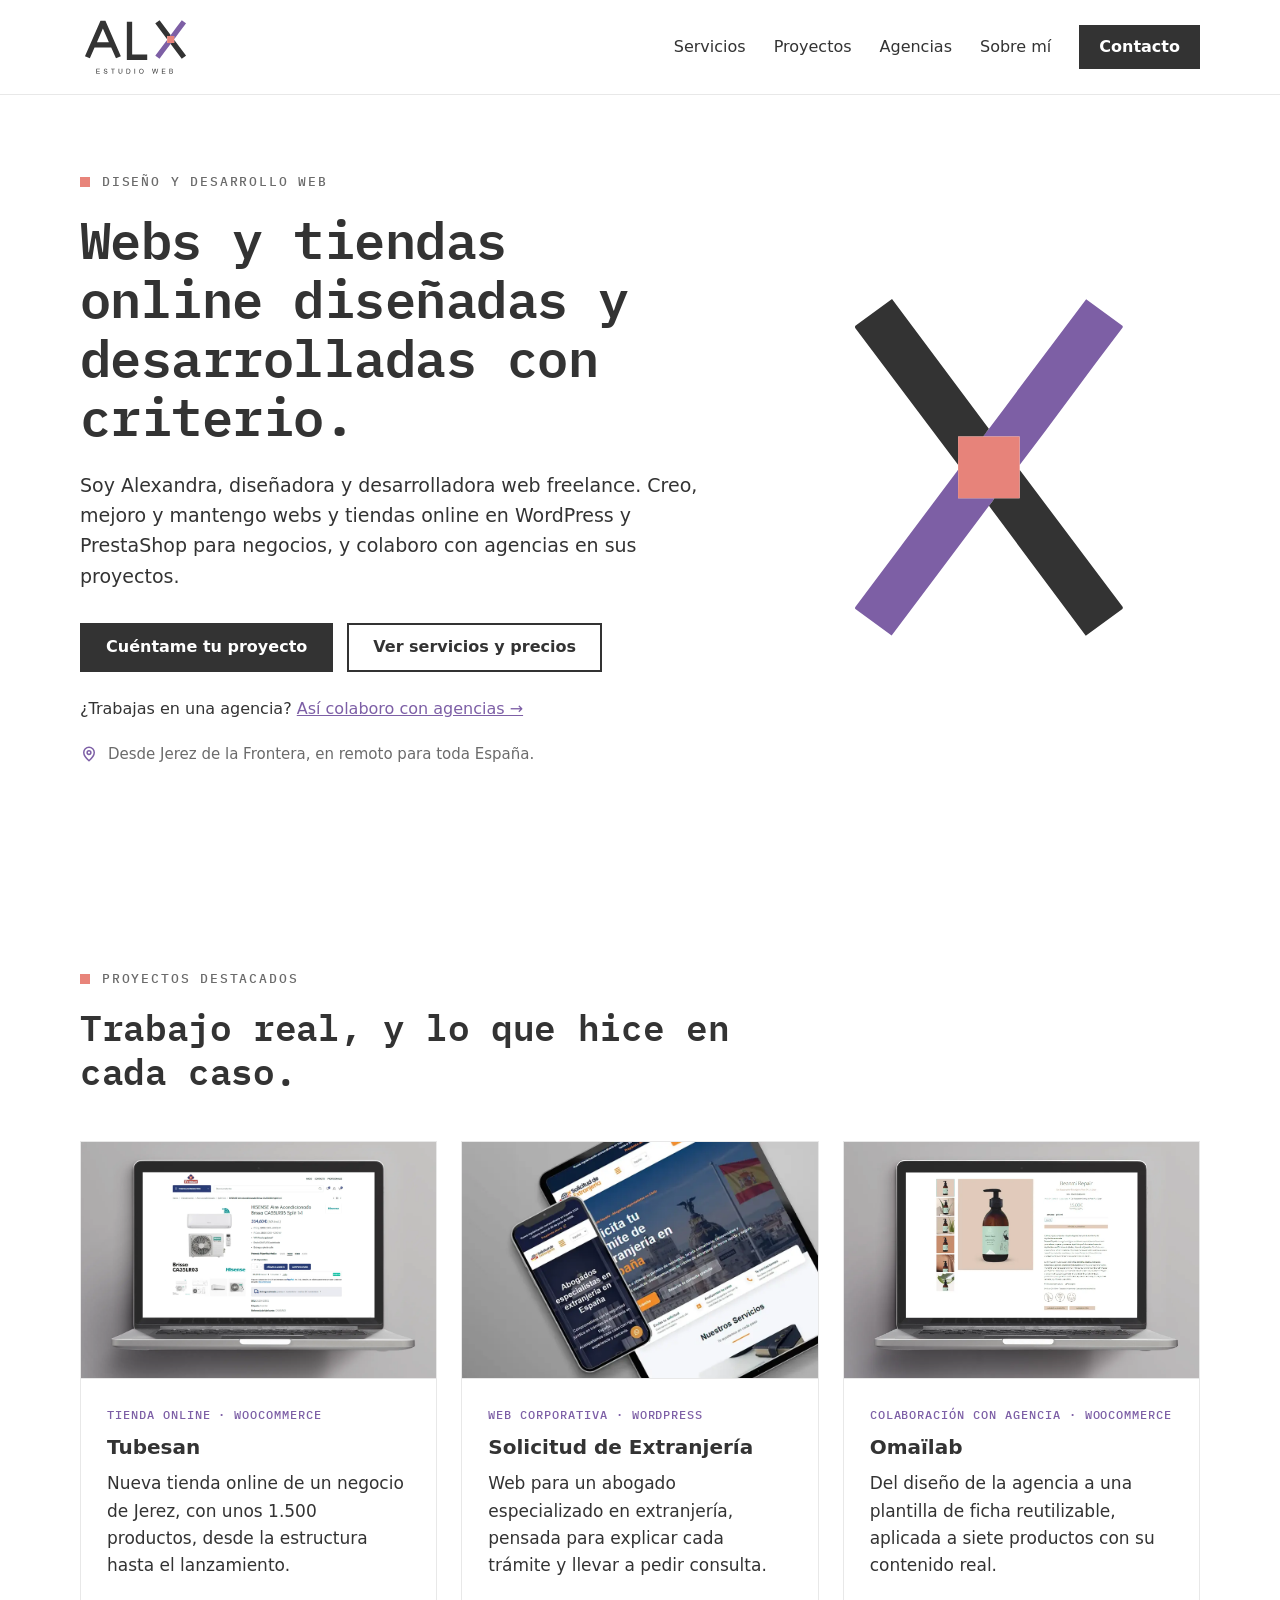
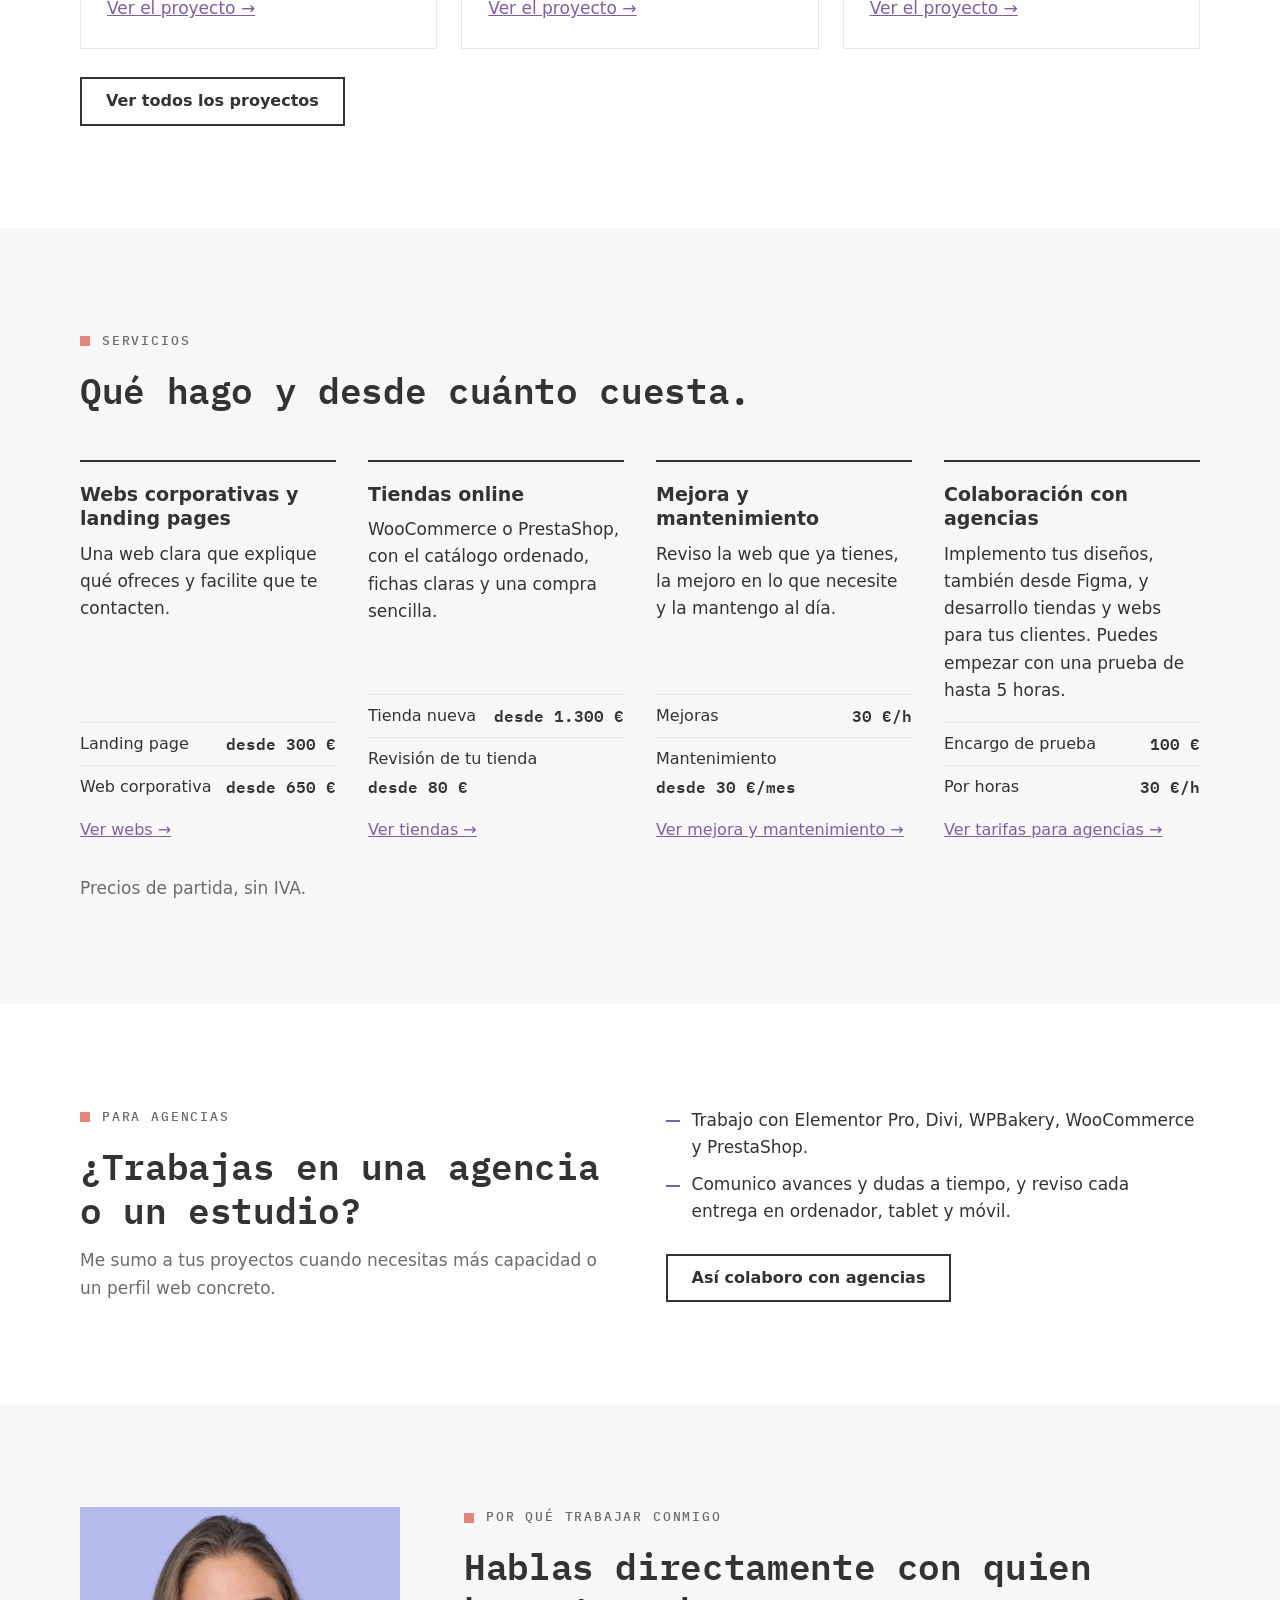
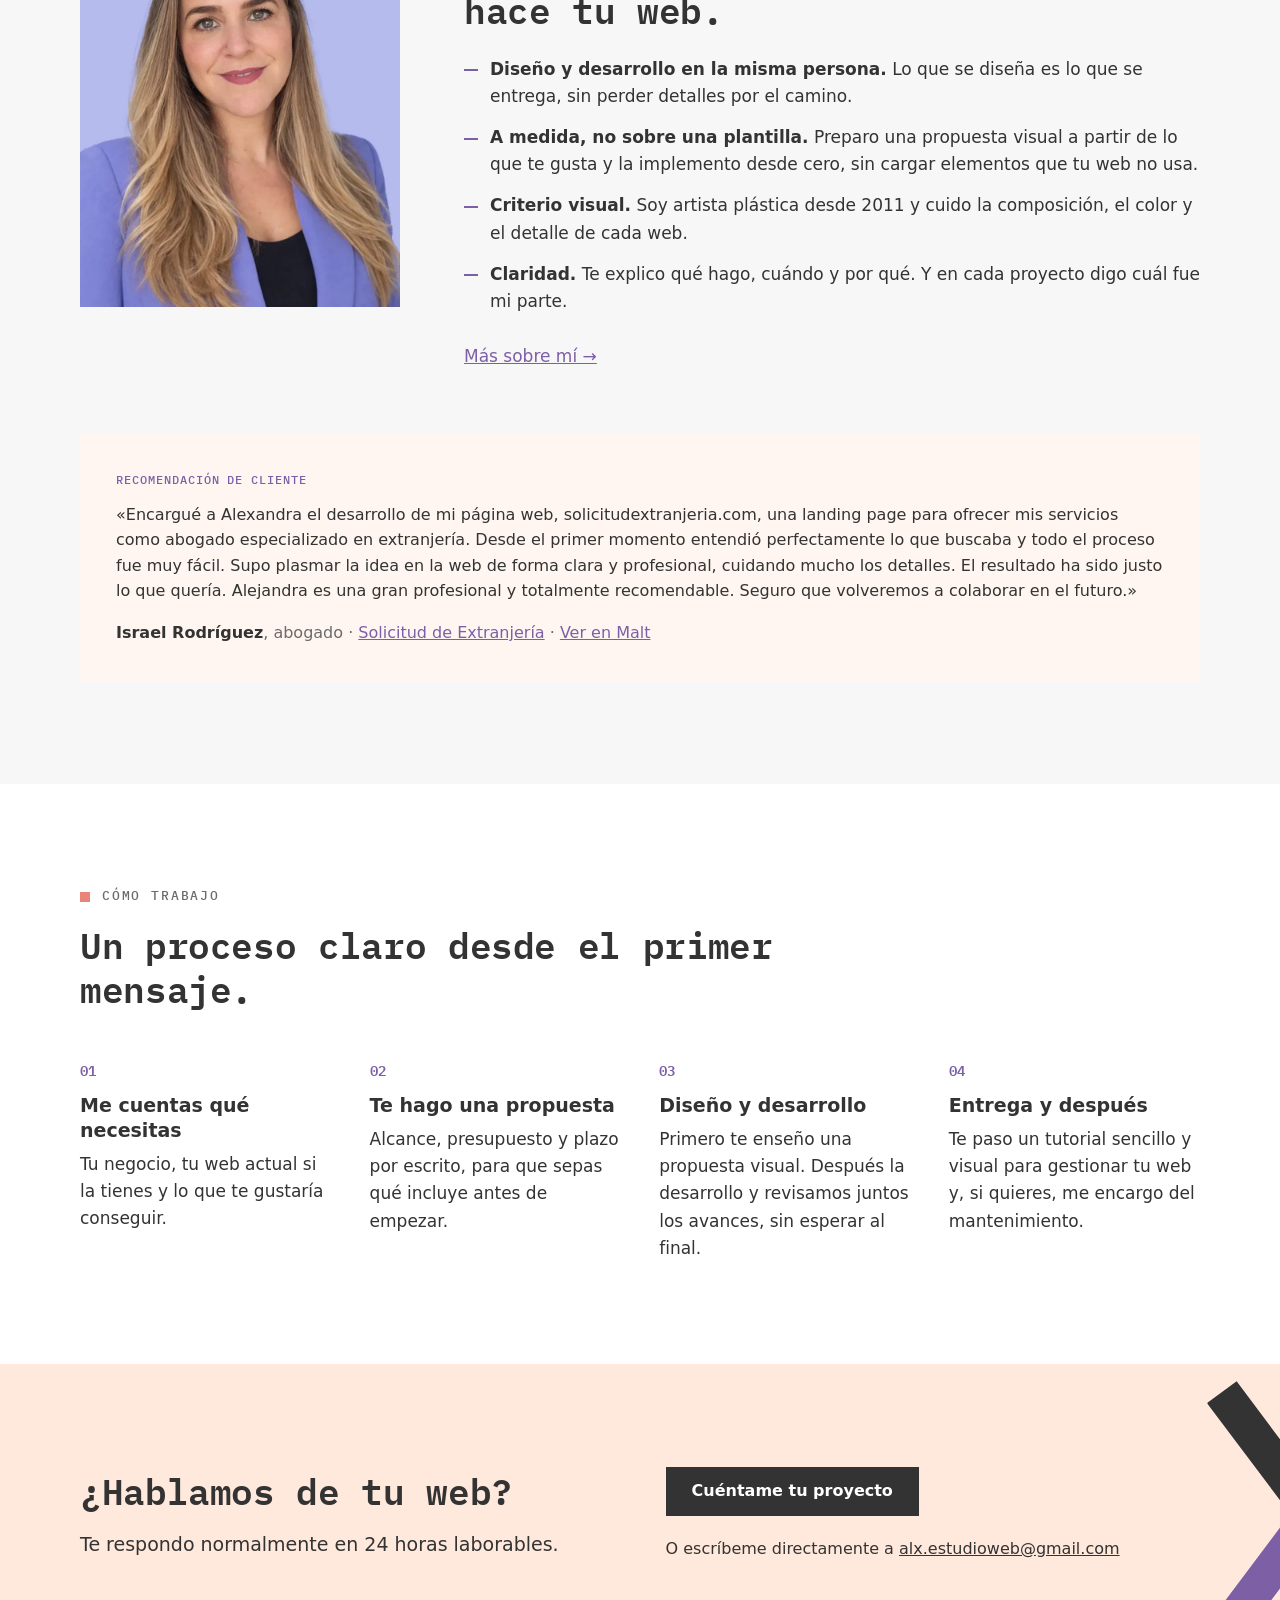
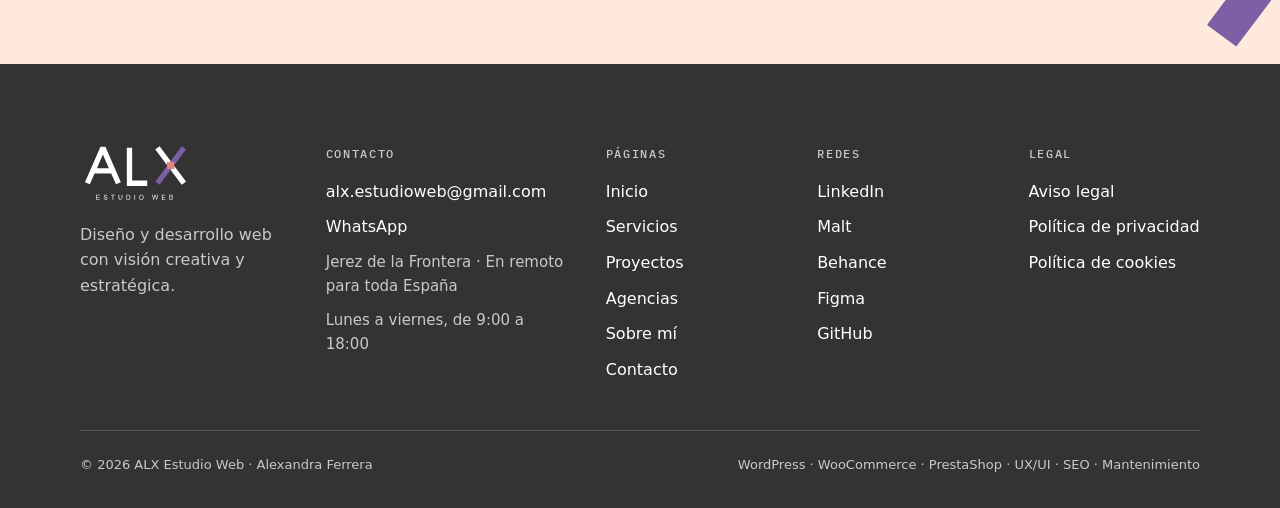
==== commit 9ccc405c: "Revisa textos y estructura y añade la página de proyectos Co-Authored-By: Claude Opus 5.5 <noreply@a" ====
--- a/index.html
+++ b/index.html
@@ -63,12 +63,11 @@
       <img src="img/marca/logo-alx.svg" alt="ALX Estudio Web" width="1636" height="854">
     </a>
     <nav class="nav" aria-label="Principal">
-      <a href="index.html" aria-current="page">Inicio</a>
+      <a href="servicios.html">Servicios</a>
+      <a href="proyectos.html">Proyectos</a>
+      <a href="agencias.html">Agencias</a>
       <a href="sobre-mi.html">Sobre mí</a>
-      <a href="servicios.html">Servicios</a>
-      <a href="agencias.html">Agencias</a>
-      <a href="contacto.html">Contacto</a>
-      <a href="contacto.html" class="btn btn--primary btn--small">Hablemos</a>
+      <a href="contacto.html" class="btn btn--primary btn--small">Contacto</a>
     </nav>
   </div>
 </header>
@@ -80,12 +79,12 @@
       <div class="hero__content">
         <p class="eyebrow">Diseño y desarrollo web</p>
         <h1>Webs y tiendas online diseñadas y desarrolladas con criterio.</h1>
-        <p class="lead">Soy Alexandra, diseñadora y desarrolladora web freelance. Creo, mejoro y mantengo webs y tiendas online en WordPress y PrestaShop para negocios, y colaboro con agencias que necesitan apoyo en sus proyectos.</p>
+        <p class="lead">Soy Alexandra, diseñadora y desarrolladora web freelance. Creo, mejoro y mantengo webs y tiendas online en WordPress y PrestaShop para negocios, y colaboro con agencias en sus proyectos.</p>
         <div class="btn-group">
           <a href="contacto.html" class="btn btn--primary">Cuéntame tu proyecto</a>
           <a href="#servicios" class="btn btn--outline">Ver servicios y precios</a>
         </div>
-        <p class="hero__agency">¿Trabajas en una agencia? <a href="agencias.html">Así colaboro con equipos →</a></p>
+        <p class="hero__agency">¿Trabajas en una agencia? <a href="agencias.html">Así colaboro con agencias →</a></p>
         <p class="hero__location"><svg width="18" height="18" viewBox="0 0 24 24" fill="none" stroke="currentColor" stroke-width="2" stroke-linecap="round" stroke-linejoin="round" aria-hidden="true"><path d="M12 21s-7-6.1-7-11a7 7 0 0 1 14 0c0 4.9-7 11-7 11z"/><circle cx="12" cy="10" r="2.5"/></svg>Desde Jerez de la Frontera, en remoto para toda España.</p>
       </div>
       <!-- Escritorio: capturas de proyectos. Tablet y móvil: la X del logotipo asomando por el borde -->
@@ -97,155 +96,45 @@
   </section>
 
   <!-- Proyectos destacados -->
-  <section id="proyectos" class="section container">
-    <div class="section__intro">
-      <p class="eyebrow">Proyectos destacados</p>
-      <h2>Trabajo real, y lo que hice en cada caso.</h2>
-      <p class="muted">Tiendas online, webs de servicios y colaboraciones con agencias. Desliza para ver más imágenes y haz clic en cualquiera para ampliarla.</p>
-    </div>
-
-    <article class="case" id="tubesan">
-      <div class="case__media">
-        <div class="gallery" role="group" aria-label="Imágenes y vídeos de Tubesan">
-          <div class="gallery__track" tabindex="0">
-            <figure class="gallery__slide">
-              <video src="video/tubesan-inicio.mp4" poster="video/tubesan-inicio-poster.webp" width="1920" height="1280" controls muted playsinline preload="none" aria-label="Recorrido por la página de inicio de la tienda Tubesan"></video>
-              <figcaption>Recorrido por la página de inicio</figcaption>
-            </figure>
-            <figure class="gallery__slide">
-              <a href="img/proyectos/tubesan-mockup.webp"><img src="img/proyectos/tubesan-mockup.webp" alt="Ficha de producto de Tubesan en ordenador y carrito en tablet y móvil" width="1238" height="825" loading="lazy"></a>
-              <figcaption>Ficha de producto</figcaption>
-            </figure>
-            <figure class="gallery__slide">
-              <a href="img/proyectos/tubesan-navegacion.webp"><img src="img/proyectos/tubesan-navegacion.webp" alt="Menú desplegable de categorías de Tubesan" width="1238" height="825" loading="lazy"></a>
-              <figcaption>Menú de categorías</figcaption>
-            </figure>
-            <figure class="gallery__slide">
-              <a href="img/proyectos/tubesan-categorias.webp"><img src="img/proyectos/tubesan-categorias.webp" alt="Página de categoría de Tubesan con filtros" width="1238" height="825" loading="lazy"></a>
-              <figcaption>Filtros por categoría, adaptados a cada producto y búsqueda del cliente.</figcaption>
-            </figure>
-            <figure class="gallery__slide">
-              <video src="video/tubesan-ficha.mp4" poster="video/tubesan-ficha-poster.webp" width="1920" height="1280" controls muted playsinline preload="none" aria-label="Recorrido por una ficha de producto de Tubesan"></video>
-              <figcaption>Recorrido por una ficha de producto</figcaption>
-            </figure>
-            <figure class="gallery__slide">
-              <a href="img/proyectos/tubesan-ficha-1.webp"><img src="img/proyectos/tubesan-ficha-1.webp" alt="Ficha de producto de Tubesan con galería de imágenes" width="1238" height="825" loading="lazy"></a>
-              <figcaption>Plantilla de ficha con galería</figcaption>
-            </figure>
-            <figure class="gallery__slide">
-              <a href="img/proyectos/tubesan-ficha-2.webp"><img src="img/proyectos/tubesan-ficha-2.webp" alt="Ficha de producto de Tubesan con descripción y características" width="1238" height="824" loading="lazy"></a>
-              <figcaption>Descripción y características del producto</figcaption>
-            </figure>
-            <figure class="gallery__slide">
-              <a href="img/proyectos/tubesan-movil.webp"><img src="img/proyectos/tubesan-movil.webp" alt="Tubesan en móvil y tablet" width="1332" height="888" loading="lazy"></a>
-              <figcaption>Adaptación a móvil y tablet</figcaption>
-            </figure>
+  <section id="proyectos" class="section">
+    <div class="container">
+      <div class="section__intro">
+        <p class="eyebrow">Proyectos destacados</p>
+        <h2>Trabajo real, y lo que hice en cada caso.</h2>
+      </div>
+      <div class="grid-auto">
+        <article class="project-card">
+          <a href="proyectos.html#tubesan"><img class="project-card__media" src="img/proyectos/tubesan-mockup.webp" alt="Ficha de producto de Tubesan en ordenador y carrito en tablet y móvil" width="1238" height="825" loading="lazy"></a>
+          <div class="project-card__body">
+            <p class="tag">Tienda online · WooCommerce</p>
+            <h3>Tubesan</h3>
+            <p>Nueva tienda online de un negocio de Jerez, con unos 1.500 productos, desde la estructura hasta el lanzamiento.</p>
+            <p class="project-card__link"><a href="proyectos.html#tubesan">Ver el proyecto →</a></p>
           </div>
-        </div>
-      </div>
-      <div>
-        <p class="tag">Tienda online · WooCommerce</p>
-        <h3 class="case__title">Tubesan</h3>
-        <p class="case__text">Diseñé y desarrollé la nueva tienda online de un negocio de Jerez, con unos 1.500 productos de baño, climatización y calefacción, desde la estructura hasta el lanzamiento.</p>
-        <ul class="list list--small">
-          <li>Propuestas de diseño, arquitectura de la tienda, categorías, navegación y filtros</li>
-          <li>Layouts y plantillas de producto según el tipo de artículo, con Elementor Pro y adaptados a móvil</li>
-          <li>Banners, recursos gráficos y tratamiento de las imágenes de producto</li>
-          <li>Pagos, seguridad, SEO, Merchant Center y revisión de Google Ads tras la migración</li>
-        </ul>
-        <a href="https://tubesan.es/tienda/" class="btn btn--outline" target="_blank" rel="noopener">Ver la tienda</a>
-      </div>
-    </article>
-
-    <article class="case case--reverse" id="extranjeria">
-      <div class="case__media">
-        <div class="gallery" role="group" aria-label="Imágenes de Solicitud de Extranjería">
-          <div class="gallery__track" tabindex="0">
-            <figure class="gallery__slide">
-              <a href="img/proyectos/extranjeria-responsive.webp"><img src="img/proyectos/extranjeria-responsive.webp" alt="Web de Solicitud de Extranjería en tablet y móvil" width="900" height="600" loading="lazy"></a>
-              <figcaption>La web en tablet y móvil</figcaption>
-            </figure>
-            <figure class="gallery__slide">
-              <a href="img/proyectos/extranjeria-inicio.webp"><img src="img/proyectos/extranjeria-inicio.webp" alt="Página de inicio de Solicitud de Extranjería" width="900" height="600" loading="lazy"></a>
-              <figcaption>Página de inicio</figcaption>
-            </figure>
-            <figure class="gallery__slide">
-              <a href="img/proyectos/extranjeria-secciones.webp"><img src="img/proyectos/extranjeria-secciones.webp" alt="Llamada a la acción y ventajas en la web de Solicitud de Extranjería" width="900" height="600" loading="lazy"></a>
-              <figcaption>Llamada a la acción y ventajas</figcaption>
-            </figure>
-            <figure class="gallery__slide">
-              <a href="img/proyectos/extranjeria-formulario.webp"><img src="img/proyectos/extranjeria-formulario.webp" alt="Formulario de estudio del caso de Solicitud de Extranjería" width="900" height="600" loading="lazy"></a>
-              <figcaption>Formulario de estudio del caso</figcaption>
-            </figure>
+        </article>
+
+        <article class="project-card">
+          <a href="proyectos.html#extranjeria"><img class="project-card__media" src="img/proyectos/extranjeria-responsive.webp" alt="Web de Solicitud de Extranjería en tablet y móvil" width="900" height="600" loading="lazy"></a>
+          <div class="project-card__body">
+            <p class="tag">Web corporativa · WordPress</p>
+            <h3>Solicitud de Extranjería</h3>
+            <p>Web para un abogado especializado en extranjería, pensada para explicar cada trámite y llevar a pedir consulta.</p>
+            <p class="project-card__link"><a href="proyectos.html#extranjeria">Ver el proyecto →</a></p>
           </div>
-        </div>
-      </div>
-      <div>
-        <p class="tag">Web corporativa · WordPress</p>
-        <h3 class="case__title">Solicitud de Extranjería</h3>
-        <p class="case__text">Web para un abogado especializado en extranjería, pensada para explicar cada trámite y llevar a quien la visita a pedir su consulta.</p>
-        <ul class="list list--small">
-          <li>Diseño y desarrollo de la web, en varios idiomas, con Elementor</li>
-          <li>Estructura de trámites y recorrido hasta el contacto y la cita</li>
-          <li>Reserva de citas online sincronizada con su calendario</li>
-          <li>SEO On-Page y local, adaptación a móvil y rendimiento</li>
-        </ul>
-        <a href="https://solicitudextranjeria.com/" class="btn btn--outline" target="_blank" rel="noopener">Ver la web</a>
-      </div>
-    </article>
-
-    <article class="case" id="omailab">
-      <div class="case__media">
-        <div class="gallery" role="group" aria-label="Imágenes y vídeos de Omaïlab">
-          <div class="gallery__track" tabindex="0">
-            <figure class="gallery__slide">
-              <video src="video/omailab-ficha.mp4" poster="video/omailab-ficha-poster.webp" width="1920" height="1280" controls muted playsinline preload="none" aria-label="Recorrido por una ficha de producto de Omaïlab en escritorio"></video>
-              <figcaption>Recorrido por la ficha en escritorio</figcaption>
-            </figure>
-            <figure class="gallery__slide">
-              <video src="video/omailab-movil.mp4" poster="video/omailab-movil-poster.webp" width="1440" height="900" controls muted playsinline preload="none" aria-label="Recorrido por una ficha de producto de Omaïlab en móvil"></video>
-              <figcaption>Recorrido por la ficha en móvil</figcaption>
-            </figure>
-            <figure class="gallery__slide">
-              <a href="img/proyectos/omailab-diseno-agencia.webp"><img src="img/proyectos/omailab-diseno-agencia.webp" alt="Diseño de escritorio de la ficha de producto facilitado por la agencia" width="1200" height="800" loading="lazy"></a>
-              <figcaption>El diseño de partida de la agencia</figcaption>
-            </figure>
-            <figure class="gallery__slide">
-              <a href="img/proyectos/omailab-ficha-publicada.webp"><img src="img/proyectos/omailab-ficha-publicada.webp" alt="Ficha de producto publicada en Omaïlab con contenido real" width="1200" height="800" loading="lazy"></a>
-              <figcaption>La ficha publicada, con contenido real</figcaption>
-            </figure>
-            <figure class="gallery__slide">
-              <a href="img/proyectos/omailab-mockup-ficha.webp"><img src="img/proyectos/omailab-mockup-ficha.webp" alt="Ficha de producto de Omaïlab en un portátil" width="1200" height="800" loading="lazy"></a>
-              <figcaption>Bloque de compra de la ficha</figcaption>
-            </figure>
-            <figure class="gallery__slide">
-              <a href="img/proyectos/omailab-siete-fichas.webp"><img src="img/proyectos/omailab-siete-fichas.webp" alt="Las siete fichas de producto de Omaïlab" width="1200" height="500" loading="lazy"></a>
-              <figcaption>Siete productos con la misma plantilla</figcaption>
-            </figure>
-            <figure class="gallery__slide">
-              <a href="img/proyectos/omailab-mockup-movil.webp"><img src="img/proyectos/omailab-mockup-movil.webp" alt="Ficha de Omaïlab en tablet y móvil" width="1398" height="927" loading="lazy"></a>
-              <figcaption>Adaptación propia a tablet y móvil</figcaption>
-            </figure>
-            <figure class="gallery__slide">
-              <a href="img/proyectos/omailab-iconos.webp"><img src="img/proyectos/omailab-iconos.webp" alt="Menú visual de categorías con iconos en Omaïlab" width="1238" height="825" loading="lazy"></a>
-              <figcaption>Barra superior y menú de categorías</figcaption>
-            </figure>
+        </article>
+
+        <article class="project-card">
+          <a href="proyectos.html#omailab"><img class="project-card__media" src="img/proyectos/omailab-mockup-ficha.webp" alt="Ficha de producto de Omaïlab en un portátil" width="1200" height="800" loading="lazy"></a>
+          <div class="project-card__body">
+            <p class="tag">Colaboración con agencia · WooCommerce</p>
+            <h3>Omaïlab</h3>
+            <p>Del diseño de la agencia a una plantilla de ficha reutilizable, aplicada a siete productos con su contenido real.</p>
+            <p class="project-card__link"><a href="proyectos.html#omailab">Ver el proyecto →</a></p>
           </div>
-        </div>
-      </div>
-      <div>
-        <p class="tag">Colaboración con agencia · WooCommerce</p>
-        <h3 class="case__title">Omaïlab</h3>
-        <p class="case__text">La agencia me pasó el diseño de escritorio de la ficha de producto. Lo convertí en una plantilla reutilizable, resolví la versión para tablet y móvil y la apliqué a siete productos con su contenido real.</p>
-        <ul class="list list--small">
-          <li>Plantilla de ficha fiel al diseño, en WPBakery</li>
-          <li>Adaptación propia a tablet y móvil</li>
-          <li>Implementación de la plantilla en 7 productos del catálogo, con la personalización de cada uno</li>
-          <li>Barra superior, nuevas categorías en el menú, banner de cookies y protección antispam</li>
-        </ul>
-        <a href="https://www.omailab.com/" class="btn btn--outline" target="_blank" rel="noopener">Ver la tienda</a>
-      </div>
-    </article>
+        </article>
+      </div>
+      <p class="band__link"><a href="proyectos.html" class="btn btn--outline">Ver todos los proyectos</a></p>
+    </div>
   </section>
 
   <!-- Servicios -->
@@ -263,6 +152,7 @@
             <li>Landing page <strong>desde 300 €</strong></li>
             <li>Web corporativa <strong>desde 650 €</strong></li>
           </ul>
+          <p class="offer__more"><a href="servicios.html#web">Ver webs →</a></p>
         </article>
         <article class="offer__item">
           <h3>Tiendas online</h3>
@@ -271,6 +161,7 @@
             <li>Tienda nueva <strong>desde 1.300 €</strong></li>
             <li>Revisión de tu tienda <strong>desde 80 €</strong></li>
           </ul>
+          <p class="offer__more"><a href="servicios.html#tienda">Ver tiendas →</a></p>
         </article>
         <article class="offer__item">
           <h3>Mejora y mantenimiento</h3>
@@ -279,6 +170,7 @@
             <li>Mejoras <strong>30 €/h</strong></li>
             <li>Mantenimiento <strong>desde 30 €/mes</strong></li>
           </ul>
+          <p class="offer__more"><a href="servicios.html#mejorar">Ver mejora y mantenimiento →</a></p>
         </article>
         <article class="offer__item">
           <h3>Colaboración con agencias</h3>
@@ -287,171 +179,15 @@
             <li>Encargo de prueba <strong>100 €</strong></li>
             <li>Por horas <strong>30 €/h</strong></li>
           </ul>
-        </article>
-      </div>
-      <p class="offer__note">Precios de partida, sin IVA · <a href="servicios.html">Servicios para negocios →</a> · <a href="agencias.html#tarifas">Tarifas para agencias →</a></p>
-    </div>
-  </section>
-
-  <!-- Más proyectos -->
-  <section class="section container">
-    <div class="section__intro">
-      <p class="eyebrow">Más proyectos</p>
-      <h2>Otras webs y tiendas en las que he trabajado.</h2>
-    </div>
-    <div class="grid-auto">
-      <article class="project-card" id="tendencias">
-        <div class="gallery" role="group" aria-label="Imágenes de Tendencias PeluBelleza">
-          <div class="gallery__track" tabindex="0">
-            <figure class="gallery__slide">
-              <a href="img/proyectos/tendencias-inicio.webp"><img src="img/proyectos/tendencias-inicio.webp" alt="Página de inicio de Tendencias PeluBelleza" width="1332" height="888" loading="lazy"></a>
-              <figcaption>Página de inicio</figcaption>
-            </figure>
-            <figure class="gallery__slide">
-              <a href="img/proyectos/tendencias-categoria.webp"><img src="img/proyectos/tendencias-categoria.webp" alt="Categoría con filtros y menú desplegable de Tendencias PeluBelleza" width="1332" height="888" loading="lazy"></a>
-              <figcaption>Categoría con filtros y menú</figcaption>
-            </figure>
-            <figure class="gallery__slide">
-              <a href="img/proyectos/tendencias-carrito.webp"><img src="img/proyectos/tendencias-carrito.webp" alt="Carrito en tablet y página Sobre nosotros en móvil de Tendencias PeluBelleza" width="1238" height="825" loading="lazy"></a>
-              <figcaption>Carrito y Sobre nosotros</figcaption>
-            </figure>
-            <figure class="gallery__slide">
-              <a href="img/proyectos/tendencias-responsive.webp"><img src="img/proyectos/tendencias-responsive.webp" alt="Inicio en tablet y categoría en móvil de Tendencias PeluBelleza" width="1238" height="825" loading="lazy"></a>
-              <figcaption>Tablet y móvil</figcaption>
-            </figure>
-            <figure class="gallery__slide">
-              <a href="img/proyectos/tendencias-banner.webp"><img src="img/proyectos/tendencias-banner.webp" alt="Página de inicio de Tendencias PeluBelleza" width="1332" height="888" loading="lazy"></a>
-              <figcaption>Mejora y actualización continua</figcaption>
-            </figure>
-          </div>
-        </div>
-        <div class="project-card__body">
-          <p class="tag">Rediseño y mantenimiento · WooCommerce</p>
-          <h3>Tendencias PeluBelleza</h3>
-          <p>Rediseño con recursos gráficos propios, auditoría técnica, rendimiento, experiencia de usuario, SEO On-Page y mantenimiento continuado de la tienda.</p>
-          <p class="project-card__link"><a href="https://tendencias-pelubelleza.com/" target="_blank" rel="noopener">Ver web →</a></p>
-        </div>
-      </article>
-
-      <article class="project-card" id="gracia">
-        <div class="gallery" role="group" aria-label="Imágenes de Gracia de la Maza">
-          <div class="gallery__track" tabindex="0">
-            <figure class="gallery__slide">
-              <a href="img/proyectos/gracia.webp"><img src="img/proyectos/gracia.webp" alt="Página de reservas de Gracia de la Maza en ordenador" width="1332" height="888" loading="lazy"></a>
-              <figcaption>Página de reservas en ordenador</figcaption>
-            </figure>
-            <figure class="gallery__slide">
-              <a href="img/proyectos/gracia-reservas.webp"><img src="img/proyectos/gracia-reservas.webp" alt="Formulario de reservas de Gracia de la Maza en tablet y móvil" width="1238" height="825" loading="lazy"></a>
-              <figcaption>Formulario de reservas en tablet y móvil</figcaption>
-            </figure>
-
-          </div>
-        </div>
-        <div class="project-card__body">
-          <p class="tag">Entorno de agencia · Reservas online</p>
-          <h3>Gracia de la Maza</h3>
-          <p>Sistema de reservas con Amelia Pro para un centro de estética, adaptado a sus servicios y horarios.</p>
-          <p class="project-card__link"><a href="https://graciamaza.es/reservas" target="_blank" rel="noopener">Ver web →</a></p>
-        </div>
-      </article>
-
-      <article class="project-card" id="dragon">
-        <div class="gallery" role="group" aria-label="Imágenes de The Dragon Chamber Games">
-          <div class="gallery__track" tabindex="0">
-            <figure class="gallery__slide">
-              <a href="img/proyectos/dragon-inicio.webp"><img src="img/proyectos/dragon-inicio.webp" alt="Página de inicio de The Dragon Chamber Games" width="900" height="600" loading="lazy"></a>
-              <figcaption>Página de inicio</figcaption>
-            </figure>
-            <figure class="gallery__slide">
-              <a href="img/proyectos/dragon-categoria.webp"><img src="img/proyectos/dragon-categoria.webp" alt="Categoría Warhammer con subcategorías en The Dragon Chamber Games" width="900" height="600" loading="lazy"></a>
-              <figcaption>Categoría con subcategorías</figcaption>
-            </figure>
-            <figure class="gallery__slide">
-              <a href="img/proyectos/dragon-responsive.webp"><img src="img/proyectos/dragon-responsive.webp" alt="The Dragon Chamber Games en tablet y móvil" width="1238" height="825" loading="lazy"></a>
-              <figcaption>Tablet y móvil</figcaption>
-            </figure>
-          </div>
-        </div>
-        <div class="project-card__body">
-          <p class="tag">Entorno de agencia · PrestaShop 9</p>
-          <h3>The Dragon Chamber Games</h3>
-          <p>Diseño, arquitectura de categorías y SEO de una tienda con 2.600 productos, y acompañamiento a sus dueños en la migración a PrestaShop 9.</p>
-          <p class="project-card__link"><a href="https://thedragonchambergames.com/prestashop/" target="_blank" rel="noopener">Ver web →</a></p>
-        </div>
-      </article>
-
-      <article class="project-card" id="de-arte">
-        <div class="gallery" role="group" aria-label="Imágenes de Alexandra Ferrera De Arte">
-          <div class="gallery__track" tabindex="0">
-            <figure class="gallery__slide">
-              <a href="img/proyectos/dearte-inicio.webp"><img src="img/proyectos/dearte-inicio.webp" alt="Página de inicio de Alexandra Ferrera De Arte" width="900" height="600" loading="lazy"></a>
-              <figcaption>Página de inicio</figcaption>
-            </figure>
-            <figure class="gallery__slide">
-              <a href="img/proyectos/dearte-carboncillo.webp"><img src="img/proyectos/dearte-carboncillo.webp" alt="Página de retrato a carboncillo en tablet y móvil" width="1238" height="825" loading="lazy"></a>
-              <figcaption>Página de retrato a carboncillo</figcaption>
-            </figure>
-            <figure class="gallery__slide">
-              <a href="img/proyectos/dearte-faq.webp"><img src="img/proyectos/dearte-faq.webp" alt="Preguntas frecuentes de la web Alexandra Ferrera De Arte" width="900" height="600" loading="lazy"></a>
-              <figcaption>Preguntas frecuentes</figcaption>
-            </figure>
-          </div>
-        </div>
-        <div class="project-card__body">
-          <p class="tag">Proyecto propio · WordPress y Divi</p>
-          <h3>Alexandra Ferrera De Arte</h3>
-          <p>Web de mi marca artística. El último rediseño mejoró la estructura, la imagen y las llamadas a la acción para encargar retratos.</p>
-          <p class="project-card__link"><a href="https://alexandraferrera-dearte.com/" target="_blank" rel="noopener">Ver web →</a></p>
-        </div>
-      </article>
-
-      <article class="project-card" id="playas">
-        <div class="gallery" role="group" aria-label="Imágenes de Las Playas de Cádiz">
-          <div class="gallery__track" tabindex="0">
-            <figure class="gallery__slide">
-              <a href="img/proyectos/playas-inicio.webp"><img src="img/proyectos/playas-inicio.webp" alt="Página de inicio de Las Playas de Cádiz" width="900" height="600" loading="lazy"></a>
-              <figcaption>Página de inicio</figcaption>
-            </figure>
-            <figure class="gallery__slide">
-              <a href="img/proyectos/playas-responsive.webp"><img src="img/proyectos/playas-responsive.webp" alt="Ficha de playa en tablet y portada en móvil de Las Playas de Cádiz" width="1238" height="825" loading="lazy"></a>
-              <figcaption>Ficha de playa y portada en móvil</figcaption>
-            </figure>
-          </div>
-        </div>
-        <div class="project-card__body">
-          <p class="tag">Proyecto propio · Frontend</p>
-          <h3>Las Playas de Cádiz</h3>
-          <p>Web sobre las playas de la provincia en React y TypeScript, creada con ayuda de IA (Google Stitch) y con mi criterio en la estructura, los contenidos y la experiencia de usuario. En evolución.</p>
-          <p class="project-card__link"><a href="https://lasplayasdecadiz.com/" target="_blank" rel="noopener">Ver web →</a></p>
-        </div>
-      </article>
-
-      <article class="project-card" id="farmacia">
-        <div class="gallery" role="group" aria-label="Imágenes de Farmacia Morillo Conil">
-          <div class="gallery__track" tabindex="0">
-            <figure class="gallery__slide">
-              <a href="img/proyectos/farmacia-inicio.webp"><img src="img/proyectos/farmacia-inicio.webp" alt="Página de inicio de Farmacia Morillo Conil" width="900" height="555" loading="lazy"></a>
-              <figcaption>Página de inicio</figcaption>
-            </figure>
-            <figure class="gallery__slide">
-              <a href="img/proyectos/farmacia-responsive.webp"><img src="img/proyectos/farmacia-responsive.webp" alt="Secciones de Farmacia Morillo Conil en tablet y móvil" width="1238" height="825" loading="lazy"></a>
-              <figcaption>Secciones en tablet y móvil</figcaption>
-            </figure>
-          </div>
-        </div>
-        <div class="project-card__body">
-          <p class="tag">Entorno de agencia · WordPress y Divi</p>
-          <h3>Farmacia Morillo Conil</h3>
-          <p>Rediseño y desarrollo de la web, con foco en la arquitectura de información y la navegación.</p>
-          <p class="project-card__link muted">La web ya no está publicada.</p>
-        </div>
-      </article>
-
+          <p class="offer__more"><a href="agencias.html#tarifas">Ver tarifas para agencias →</a></p>
+        </article>
+      </div>
+      <p class="offer__note">Precios de partida, sin IVA.</p>
     </div>
   </section>
 
   <!-- Agencias -->
-  <section class="section section--peach">
+  <section class="section">
     <div class="container grid-2">
       <div>
         <p class="eyebrow">Para agencias</p>
@@ -460,7 +196,6 @@
       </div>
       <div>
         <ul class="list">
-          <li>Implemento tu diseño con fidelidad, también desde Figma.</li>
           <li>Trabajo con Elementor Pro, Divi, WPBakery, WooCommerce y PrestaShop.</li>
           <li>Comunico avances y dudas a tiempo, y reviso cada entrega en ordenador, tablet y móvil.</li>
         </ul>
@@ -470,32 +205,34 @@
   </section>
 
   <!-- Por qué trabajar conmigo -->
-  <section class="section container">
-    <div class="about-short">
-      <img class="about-short__photo" src="img/marca/alexandra.webp" alt="Alexandra Ferrera, diseñadora y desarrolladora web" width="800" height="1000" loading="lazy">
-      <div>
-        <p class="eyebrow">Por qué trabajar conmigo</p>
-        <h2>Una sola persona que diseña, desarrolla y te explica cada paso.</h2>
-        <ul class="list about-list">
-          <li><span><strong>Diseño y desarrollo en la misma persona.</strong> Lo que se diseña es lo que se entrega, sin perder detalles por el camino.</span></li>
-          <li><span><strong>A medida, no sobre una plantilla.</strong> Preparo una propuesta visual a partir de lo que te gusta y la implemento desde cero, sin cargar elementos que tu web no usa.</span></li>
-          <li><span><strong>Criterio visual.</strong> Soy artista plástica desde 2011 y cuido la composición, el color y el detalle de cada web.</span></li>
-          <li><span><strong>Claridad.</strong> Te explico qué hago, cuándo y por qué. Y en cada proyecto digo cuál fue mi parte.</span></li>
-        </ul>
-        <p class="band__link"><a href="sobre-mi.html">Más sobre mí →</a></p>
-      </div>
-      <figure class="quote">
-        <p class="tag">Recomendación de cliente</p>
-        <blockquote>
-          <p>«Encargué a Alexandra el desarrollo de mi página web, solicitudextranjeria.com, una landing page para ofrecer mis servicios como abogado especializado en extranjería. Desde el primer momento entendió perfectamente lo que buscaba y todo el proceso fue muy fácil. Supo plasmar la idea en la web de forma clara y profesional, cuidando mucho los detalles. El resultado ha sido justo lo que quería. Alejandra es una gran profesional y totalmente recomendable. Seguro que volveremos a colaborar en el futuro.»</p>
-        </blockquote>
-        <figcaption><strong>Israel Rodríguez</strong>, abogado · <a href="#extranjeria">Solicitud de Extranjería</a> · <a href="https://www.malt.es/profile/alexandraferrera" target="_blank" rel="noopener">Ver en Malt</a></figcaption>
-      </figure>
+  <section class="section section--grey">
+    <div class="container">
+      <div class="about-short">
+        <img class="about-short__photo" src="img/marca/alexandra.webp" alt="Alexandra Ferrera, diseñadora y desarrolladora web" width="800" height="1000" loading="lazy">
+        <div>
+          <p class="eyebrow">Por qué trabajar conmigo</p>
+          <h2>Hablas directamente con quien hace tu web.</h2>
+          <ul class="list about-list">
+            <li><span><strong>Diseño y desarrollo en la misma persona.</strong> Lo que se diseña es lo que se entrega, sin perder detalles por el camino.</span></li>
+            <li><span><strong>A medida, no sobre una plantilla.</strong> Preparo una propuesta visual a partir de lo que te gusta y la implemento desde cero, sin cargar elementos que tu web no usa.</span></li>
+            <li><span><strong>Criterio visual.</strong> Soy artista plástica desde 2011 y cuido la composición, el color y el detalle de cada web.</span></li>
+            <li><span><strong>Claridad.</strong> Te explico qué hago, cuándo y por qué. Y en cada proyecto digo cuál fue mi parte.</span></li>
+          </ul>
+          <p class="band__link"><a href="sobre-mi.html">Más sobre mí →</a></p>
+        </div>
+        <figure class="quote">
+          <p class="tag">Recomendación de cliente</p>
+          <blockquote>
+            <p>«Encargué a Alexandra el desarrollo de mi página web, solicitudextranjeria.com, una landing page para ofrecer mis servicios como abogado especializado en extranjería. Desde el primer momento entendió perfectamente lo que buscaba y todo el proceso fue muy fácil. Supo plasmar la idea en la web de forma clara y profesional, cuidando mucho los detalles. El resultado ha sido justo lo que quería. Alejandra es una gran profesional y totalmente recomendable. Seguro que volveremos a colaborar en el futuro.»</p>
+          </blockquote>
+          <figcaption><strong>Israel Rodríguez</strong>, abogado · <a href="proyectos.html#extranjeria">Solicitud de Extranjería</a> · <a href="https://www.malt.es/profile/alexandraferrera" target="_blank" rel="noopener">Ver en Malt</a></figcaption>
+        </figure>
+      </div>
     </div>
   </section>
 
   <!-- Forma de trabajo -->
-  <section class="section section--grey">
+  <section class="section">
     <div class="container">
       <div class="section__intro">
         <p class="eyebrow">Cómo trabajo</p>
@@ -516,18 +253,19 @@
         </li>
         <li>
           <h3>Entrega y después</h3>
-          <p>Te paso un tutorial para gestionar tu web y, si quieres, me encargo del mantenimiento.</p>
+          <p>Te paso un tutorial sencillo y visual para gestionar tu web y, si quieres, me encargo del mantenimiento.</p>
         </li>
       </ol>
     </div>
   </section>
 
   <!-- Llamada final -->
-  <section class="section container">
-    <div class="cta">
+  <section class="section section--accent">
+    <img class="section__mark" src="img/marca/isotipo-alx.svg" alt="" width="932" height="854" loading="lazy">
+    <div class="container cta">
       <div>
         <h2>¿Hablamos de tu web?</h2>
-        <p class="lead">Cuéntame qué necesitas y te respondo normalmente en 24 horas laborables.</p>
+        <p class="lead">Te respondo normalmente en 24 horas laborables.</p>
       </div>
       <div class="cta__actions">
         <a href="contacto.html" class="btn btn--primary">Cuéntame tu proyecto</a>
@@ -540,18 +278,30 @@
 <footer class="site-footer">
   <div class="container">
     <div class="site-footer__grid">
-      <div>
+      <div class="site-footer__brand">
         <img class="site-footer__logo" src="img/marca/logo-alx-blanco.svg" alt="ALX Estudio Web" width="1636" height="854">
         <p class="site-footer__tagline">Diseño y desarrollo web con visión creativa y estratégica.</p>
       </div>
 
-      <div>
+      <div class="site-footer__contact">
         <p class="site-footer__title">Contacto</p>
         <ul class="site-footer__list">
           <li><a href="mailto:alx.estudioweb@gmail.com">alx.estudioweb@gmail.com</a></li>
           <li><a href="https://wa.me/34658999878?text=Hola%2C%20Alexandra.%20Te%20escribo%20desde%20tu%20web." target="_blank" rel="noopener">WhatsApp</a></li>
           <li class="site-footer__note">Jerez de la Frontera · En remoto para toda España</li>
           <li class="site-footer__note">Lunes a viernes, de 9:00 a 18:00</li>
+        </ul>
+      </div>
+
+      <div>
+        <p class="site-footer__title">Páginas</p>
+        <ul class="site-footer__list">
+          <li><a href="index.html">Inicio</a></li>
+          <li><a href="servicios.html">Servicios</a></li>
+          <li><a href="proyectos.html">Proyectos</a></li>
+          <li><a href="agencias.html">Agencias</a></li>
+          <li><a href="sobre-mi.html">Sobre mí</a></li>
+          <li><a href="contacto.html">Contacto</a></li>
         </ul>
       </div>
 
--- a/css/styles.css
+++ b/css/styles.css
@@ -19,6 +19,7 @@
   --violet: #7d5fa6;
   --coral: #e8847a;
   --pink: #f8d1c9;
+  --peach: #ffe8dc;
   --peach-soft: #fff6f1;
 
   /* Neutros */
@@ -166,6 +167,31 @@
 
 .section--peach {
   background: var(--peach-soft);
+}
+
+/* Solo para las llamadas finales: la X de la marca asoma por el borde derecho */
+.section--accent {
+  position: relative;
+  overflow: hidden;
+  background: var(--peach);
+}
+
+.section--accent .container {
+  position: relative;
+}
+
+.section__mark {
+  position: absolute;
+  top: 50%;
+  right: 0;
+  width: clamp(220px, 26vw, 360px);
+  transform: translate(60%, -50%);
+}
+
+/* El malva no alcanza el contraste suficiente sobre este fondo */
+.section--accent .muted,
+.section--accent a:not(.btn) {
+  color: var(--ink);
 }
 
 .section--grey {
@@ -286,18 +312,6 @@
   color: var(--violet);
 }
 
-.btn--light {
-  border-color: var(--white);
-  background: var(--white);
-  color: var(--ink);
-}
-
-.btn--light:hover {
-  border-color: var(--pink);
-  background: var(--pink);
-  color: var(--ink);
-}
-
 .btn--small {
   min-height: 44px;
   padding: 8px 18px;
@@ -365,20 +379,6 @@
   background: var(--white);
 }
 
-.card--dark {
-  justify-content: center;
-  gap: 16px;
-  border-color: var(--ink);
-  background: var(--ink);
-  color: var(--on-dark-muted);
-}
-
-.card--dark h3 {
-  margin: 0;
-  font-size: 24px;
-  color: var(--white);
-}
-
 .card h3 {
   margin: 0;
 }
@@ -402,6 +402,15 @@
 
 .project-card .gallery__bar {
   padding-inline: clamp(20px, 2.5vw, 26px);
+}
+
+/* Inicio: una sola captura en lugar de galería */
+.project-card__media {
+  width: 100%;
+  aspect-ratio: 3 / 2;
+  object-fit: cover;
+  border-bottom: 1px solid var(--line);
+  background: var(--bg-alt);
 }
 
 .project-card__body {
@@ -858,6 +867,11 @@
   color: var(--white);
 }
 
+.nav .btn:hover,
+.nav .btn[aria-current="page"] {
+  color: var(--white);
+}
+
 .site-footer {
   padding-block: clamp(56px, 7vw, 80px) 32px;
   background: var(--ink);
@@ -877,7 +891,7 @@
 
 .site-footer__grid {
   display: grid;
-  grid-template-columns: minmax(0, 1.4fr) repeat(3, minmax(0, 1fr));
+  grid-template-columns: minmax(0, 1.2fr) minmax(0, 1.4fr) repeat(3, minmax(0, 1fr));
   gap: 40px;
 }
 
@@ -940,10 +954,10 @@
 
 .hero__inner {
   display: grid;
-  grid-template-columns: minmax(0, 1.15fr) minmax(0, 1fr);
+  grid-template-columns: minmax(0, 1.5fr) minmax(0, 1fr);
   gap: clamp(32px, 5vw, 64px);
-  align-items: center;
-  padding-block: clamp(48px, 7vw, 104px) clamp(56px, 8vw, 112px);
+  align-items: start;
+  padding-block: clamp(40px, 6vw, 80px) clamp(56px, 8vw, 112px);
 }
 
 .hero .btn-group {
@@ -977,6 +991,7 @@
 /* Un solo <img>: según el ancho, el navegador descarga las capturas o la X */
 .hero__picture {
   display: block;
+  align-self: center;
 }
 
 .hero__visual {
@@ -1064,9 +1079,17 @@
   white-space: nowrap;
 }
 
+.offer__more {
+  font-size: var(--text-small);
+}
+
 .offer__note {
   margin-top: 32px;
   color: var(--muted);
+}
+
+.offer__note + .offer__note {
+  margin-top: 8px;
 }
 
 .band__link {
@@ -1174,14 +1197,14 @@
 }
 
 .card__meta {
+  margin-top: auto;
+  padding-top: 12px;
+  border-top: 1px solid var(--line);
   font-size: 14px;
   color: var(--muted);
 }
 
 .price {
-  margin-top: auto;
-  padding-top: 16px;
-  border-top: 1px solid var(--line);
   font-family: var(--font-mono);
   font-size: 22px;
   font-weight: 600;
@@ -1247,6 +1270,19 @@
 @media (max-width: 1199px) {
   .offer {
     grid-template-columns: repeat(2, minmax(0, 1fr));
+  }
+
+  .site-footer__grid {
+    grid-template-columns: minmax(0, 1.3fr) repeat(3, minmax(0, 1fr));
+  }
+
+  .site-footer__brand {
+    grid-column: 1 / -1;
+  }
+
+  /* Con menos ancho, la X asoma menos para no llegar al texto */
+  .section__mark {
+    transform: translate(72%, -50%);
   }
 }
 
@@ -1309,15 +1345,39 @@
   }
 }
 
-/* Tablet pequeña y móvil: el botón del menú no cabe junto al logo */
+/* Tablet pequeña y móvil: el botón de Contacto no cabe y pasa a ser un enlace más */
 @media (max-width: 767px) {
   .nav .btn {
-    display: none;
+    padding: 0;
+    border: 0;
+    background: none;
+    font-weight: 400;
+    color: var(--ink);
+  }
+
+  .nav .btn:hover,
+  .nav .btn[aria-current="page"] {
+    background: none;
+    color: var(--violet);
+  }
+
+  .nav .btn[aria-current="page"] {
+    font-weight: 600;
   }
 
   /* En dos columnas las filas de precio vuelven a no caber */
   .offer {
     grid-template-columns: minmax(0, 1fr);
+  }
+
+  /* El índice de Servicios cabe en menos pantallas sin sus capturas */
+  .offer__media {
+    display: none;
+  }
+
+  /* La X taparía el texto de la llamada final */
+  .section__mark {
+    display: none;
   }
 }
 
@@ -1332,7 +1392,7 @@
   }
 
   .nav {
-    gap: 0 14px;
+    gap: 0 10px;
   }
 
   /* Altura mínima cómoda para tocar con el dedo */
@@ -1349,9 +1409,13 @@
     transform: translateX(50%);
   }
 
-  .steps,
-  .site-footer__grid {
+  .steps {
     grid-template-columns: minmax(0, 1fr);
+  }
+
+  /* El correo no cabe en media columna */
+  .site-footer__contact {
+    grid-column: 1 / -1;
   }
 
   .grid-auto {
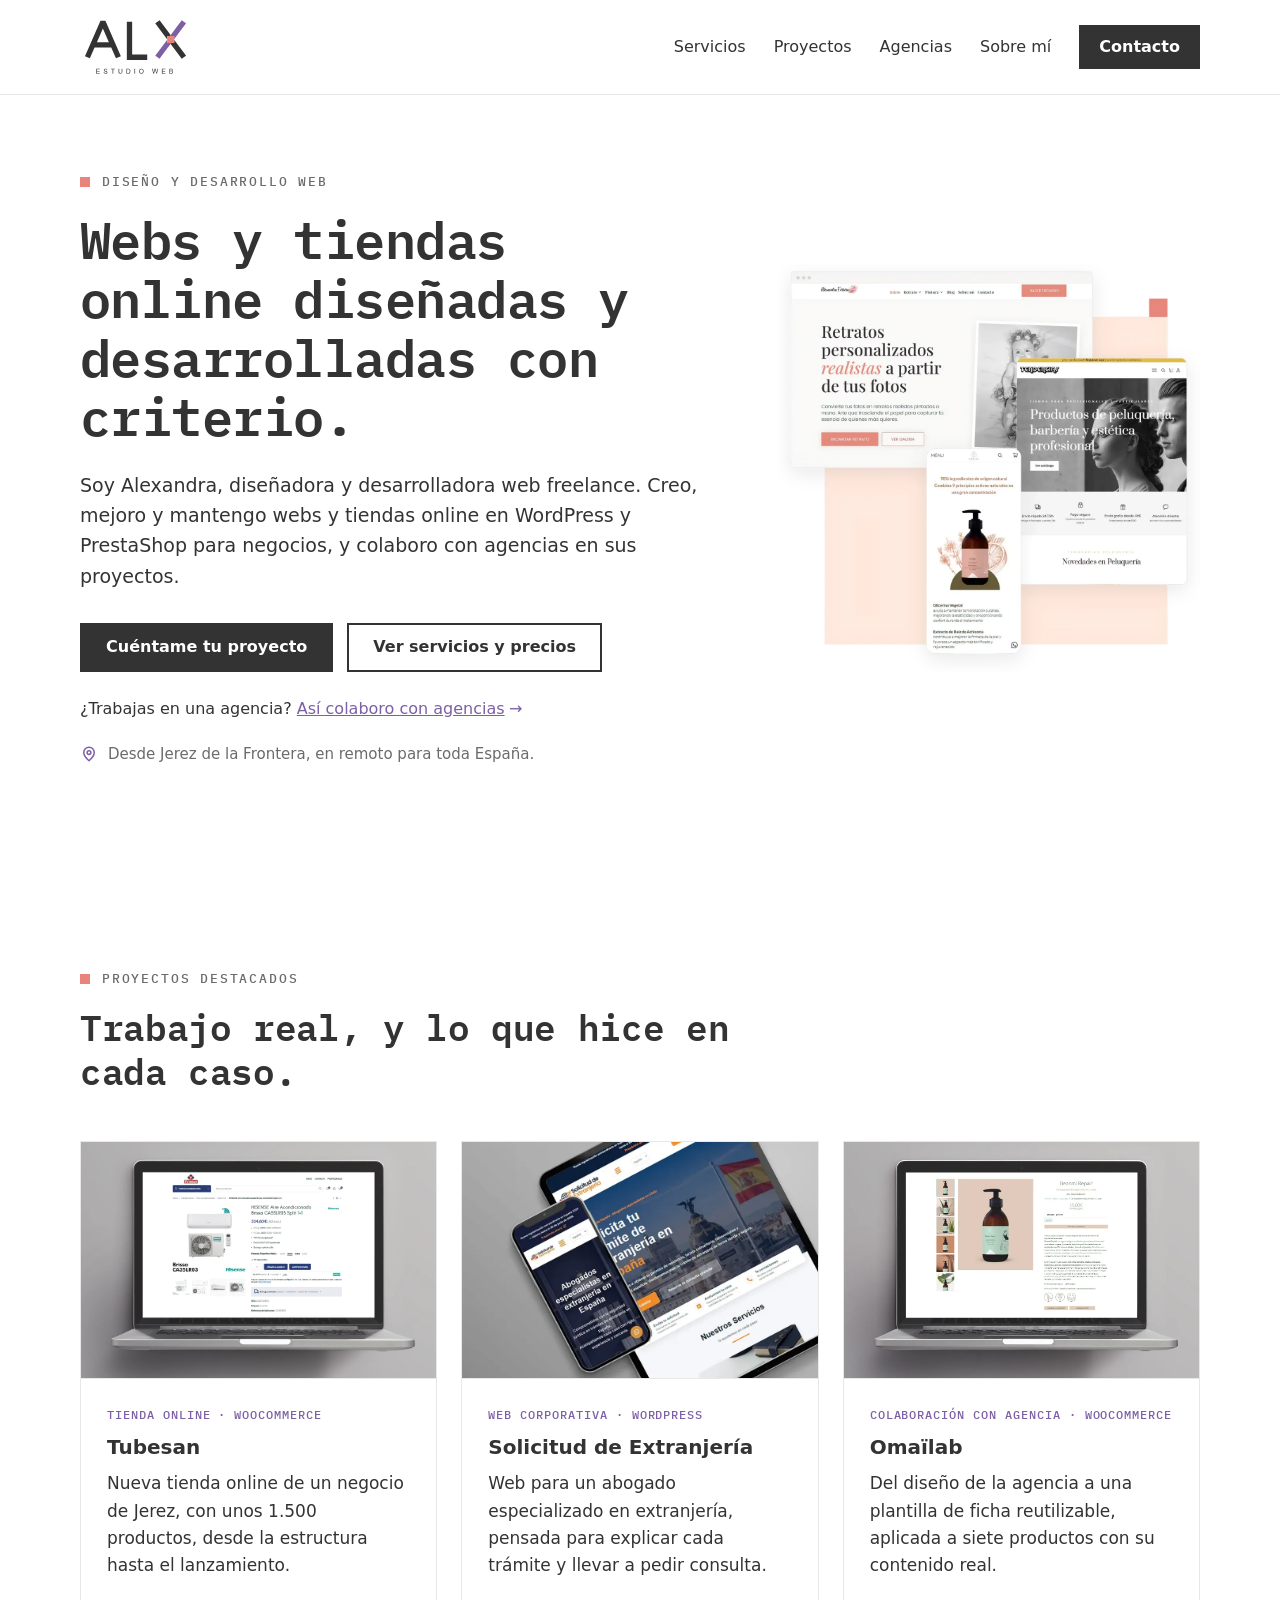
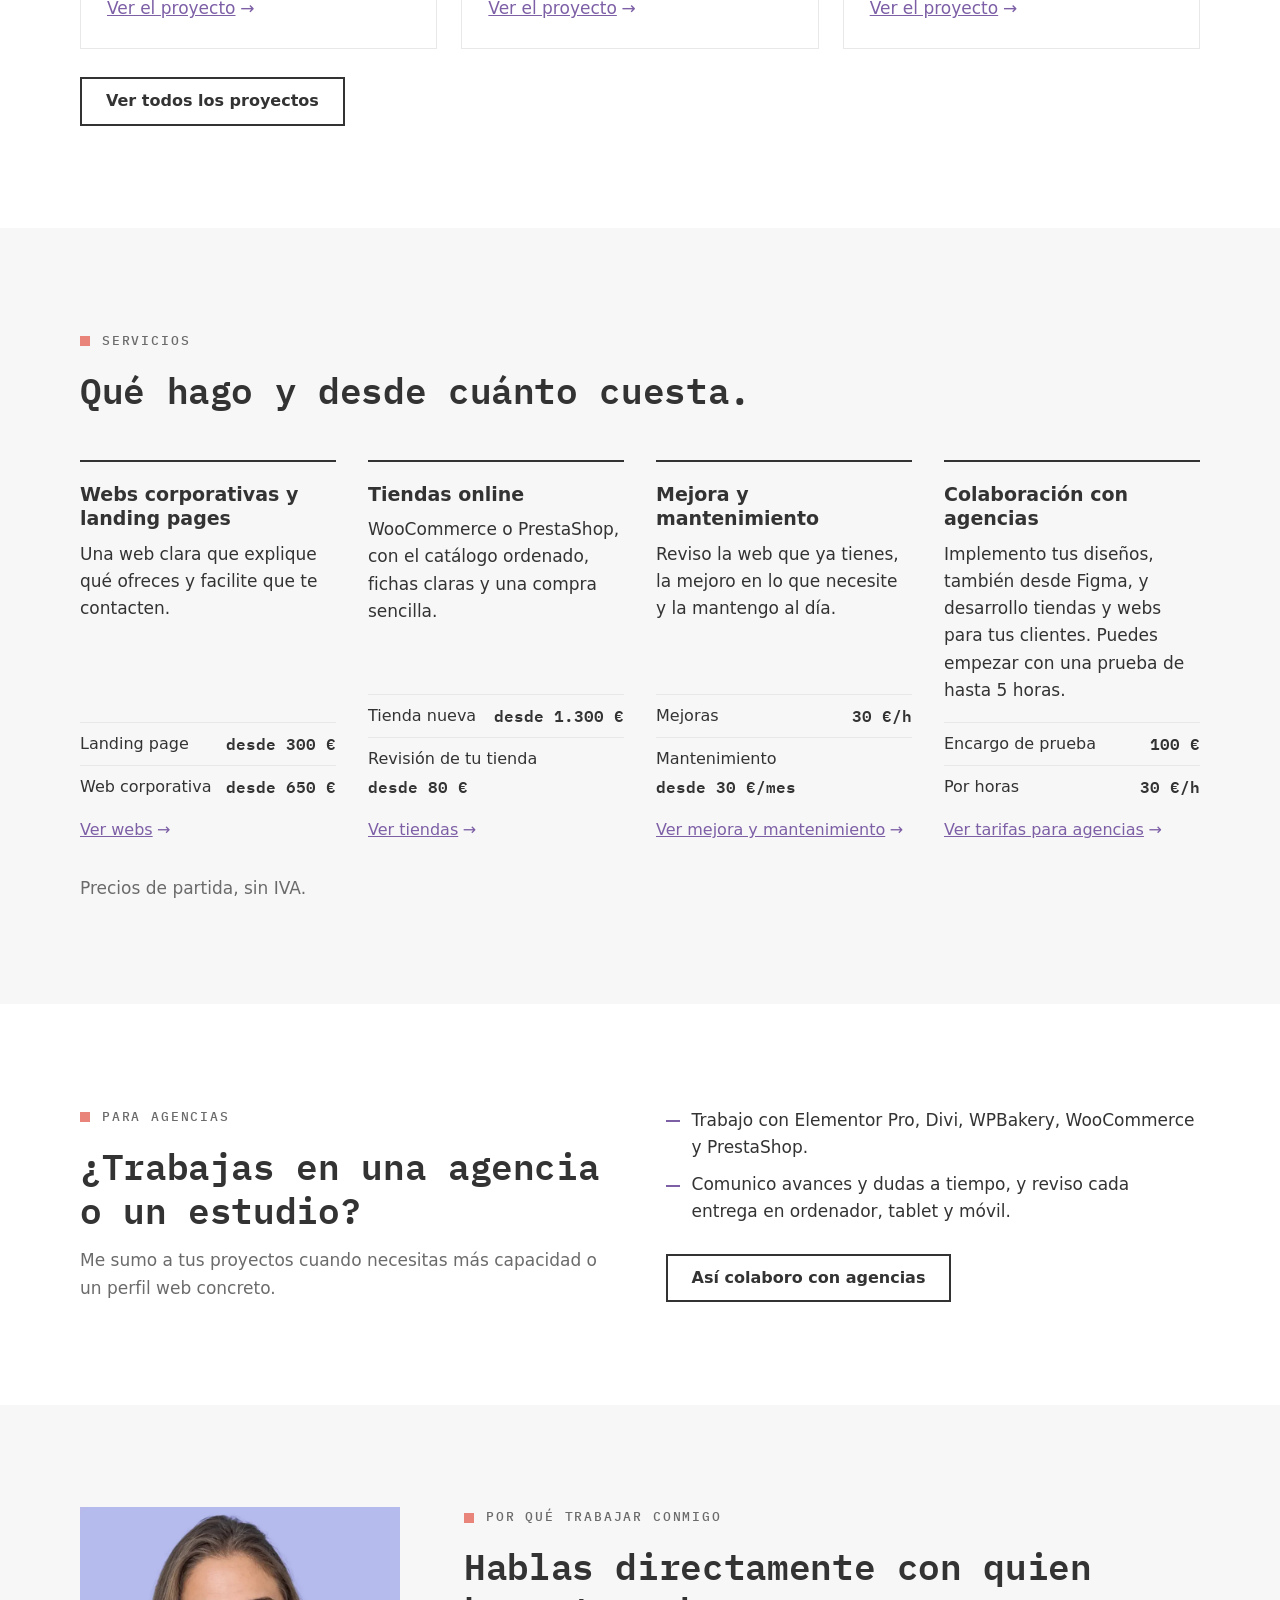
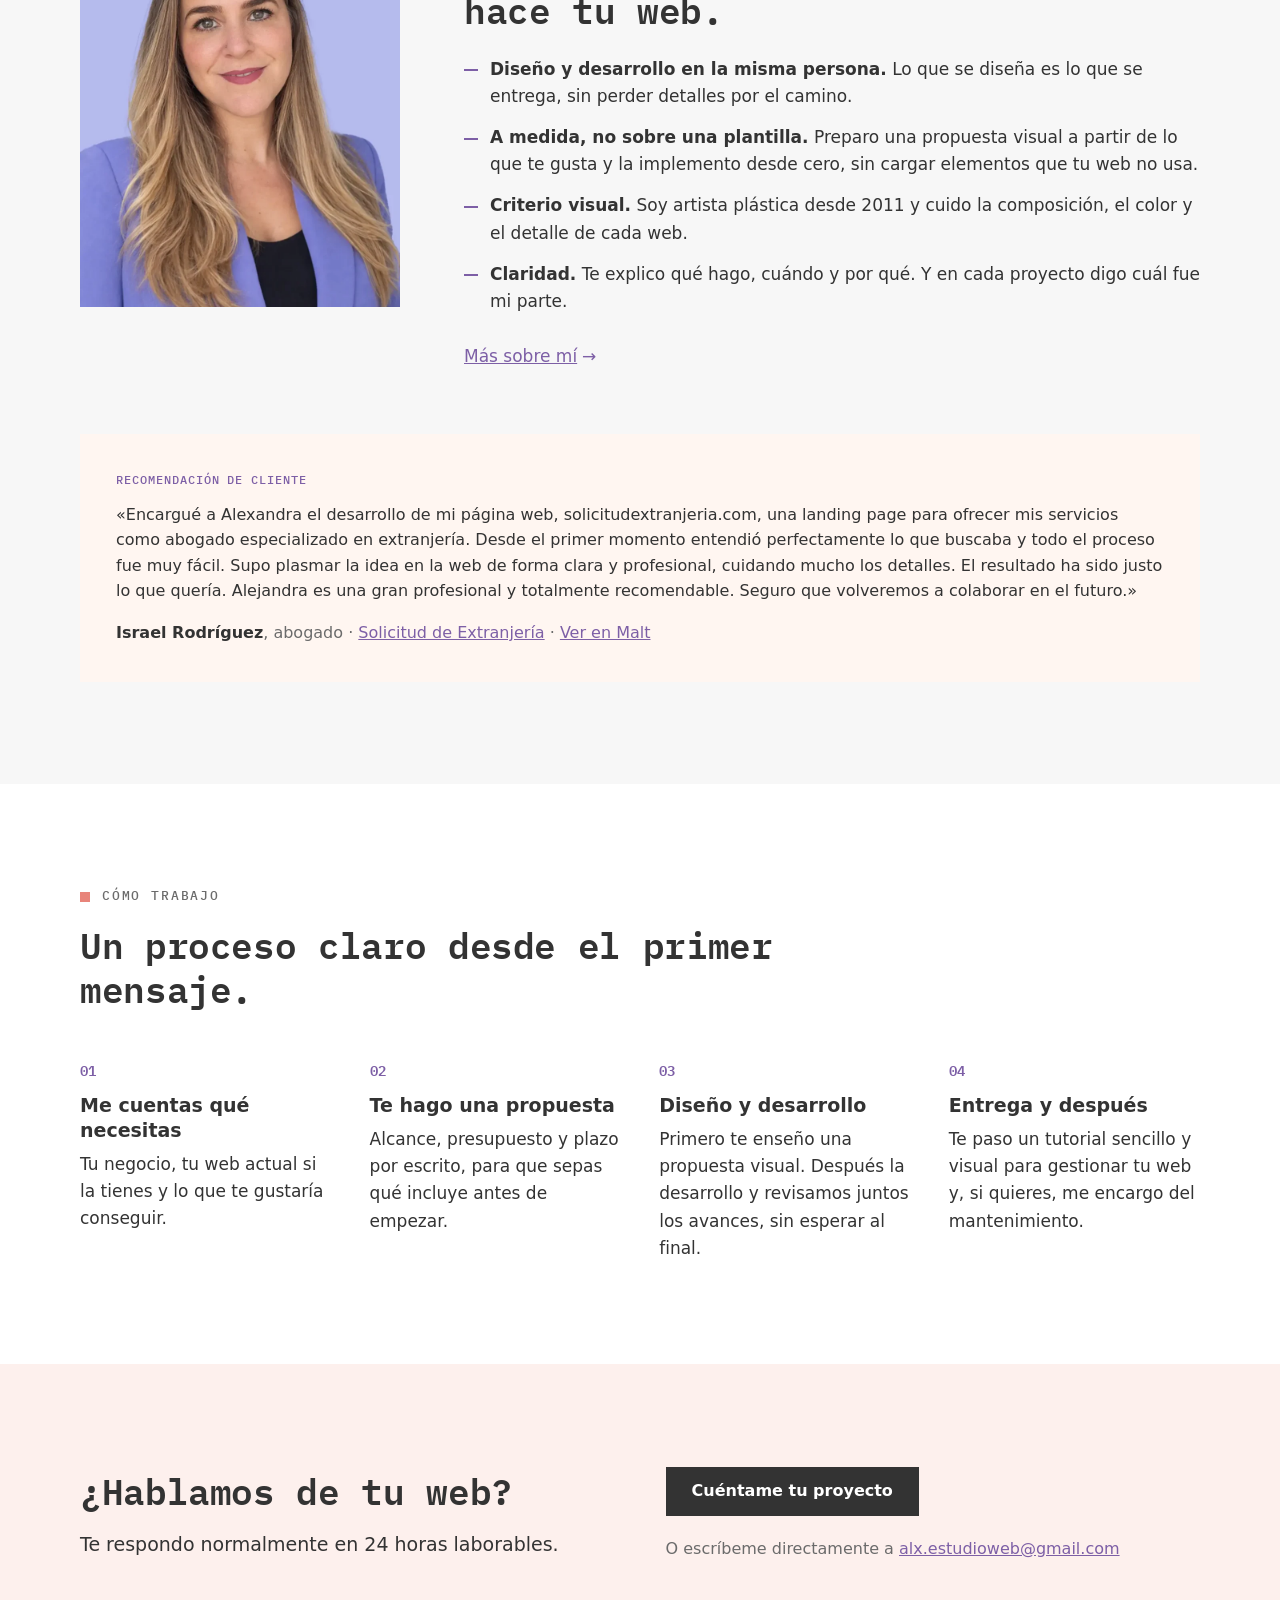
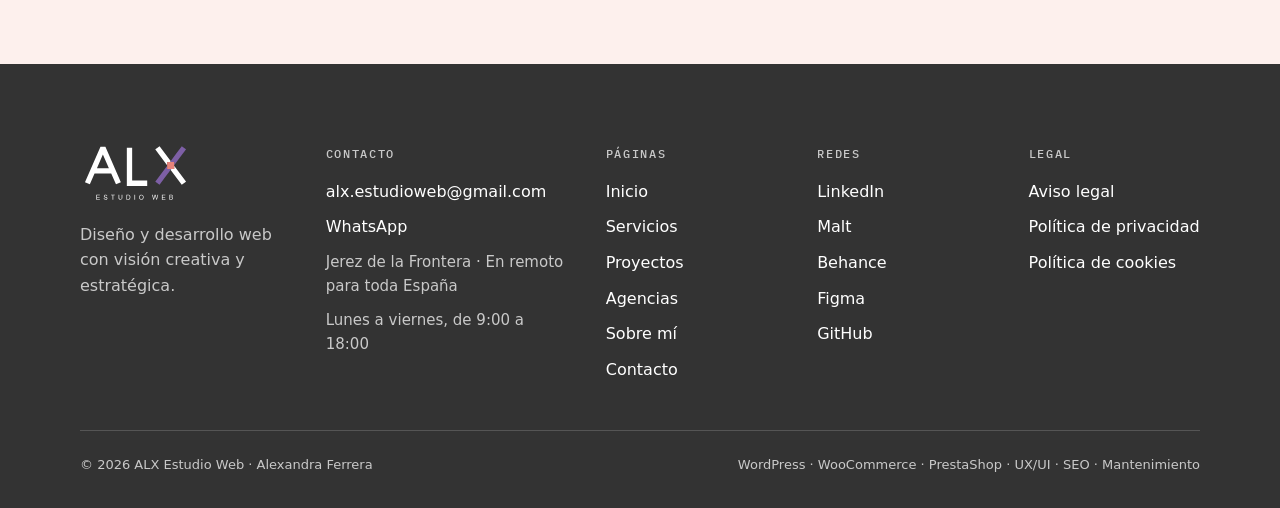
==== commit fda879bd: "Añade animaciones discretas y efectos de desplazamiento Co-Authored-By: Claude Opus 5.5 <noreply@ant" ====
--- a/index.html
+++ b/index.html
@@ -84,7 +84,7 @@
           <a href="contacto.html" class="btn btn--primary">Cuéntame tu proyecto</a>
           <a href="#servicios" class="btn btn--outline">Ver servicios y precios</a>
         </div>
-        <p class="hero__agency">¿Trabajas en una agencia? <a href="agencias.html">Así colaboro con agencias →</a></p>
+        <p class="hero__agency">¿Trabajas en una agencia? <a href="agencias.html">Así colaboro con agencias<span class="arrow" aria-hidden="true">→</span></a></p>
         <p class="hero__location"><svg width="18" height="18" viewBox="0 0 24 24" fill="none" stroke="currentColor" stroke-width="2" stroke-linecap="round" stroke-linejoin="round" aria-hidden="true"><path d="M12 21s-7-6.1-7-11a7 7 0 0 1 14 0c0 4.9-7 11-7 11z"/><circle cx="12" cy="10" r="2.5"/></svg>Desde Jerez de la Frontera, en remoto para toda España.</p>
       </div>
       <!-- Escritorio: capturas de proyectos. Tablet y móvil: la X del logotipo asomando por el borde -->
@@ -109,7 +109,7 @@
             <p class="tag">Tienda online · WooCommerce</p>
             <h3>Tubesan</h3>
             <p>Nueva tienda online de un negocio de Jerez, con unos 1.500 productos, desde la estructura hasta el lanzamiento.</p>
-            <p class="project-card__link"><a href="proyectos.html#tubesan">Ver el proyecto →</a></p>
+            <p class="project-card__link"><a href="proyectos.html#tubesan">Ver el proyecto<span class="arrow" aria-hidden="true">→</span></a></p>
           </div>
         </article>
 
@@ -119,7 +119,7 @@
             <p class="tag">Web corporativa · WordPress</p>
             <h3>Solicitud de Extranjería</h3>
             <p>Web para un abogado especializado en extranjería, pensada para explicar cada trámite y llevar a pedir consulta.</p>
-            <p class="project-card__link"><a href="proyectos.html#extranjeria">Ver el proyecto →</a></p>
+            <p class="project-card__link"><a href="proyectos.html#extranjeria">Ver el proyecto<span class="arrow" aria-hidden="true">→</span></a></p>
           </div>
         </article>
 
@@ -129,7 +129,7 @@
             <p class="tag">Colaboración con agencia · WooCommerce</p>
             <h3>Omaïlab</h3>
             <p>Del diseño de la agencia a una plantilla de ficha reutilizable, aplicada a siete productos con su contenido real.</p>
-            <p class="project-card__link"><a href="proyectos.html#omailab">Ver el proyecto →</a></p>
+            <p class="project-card__link"><a href="proyectos.html#omailab">Ver el proyecto<span class="arrow" aria-hidden="true">→</span></a></p>
           </div>
         </article>
       </div>
@@ -152,7 +152,7 @@
             <li>Landing page <strong>desde 300 €</strong></li>
             <li>Web corporativa <strong>desde 650 €</strong></li>
           </ul>
-          <p class="offer__more"><a href="servicios.html#web">Ver webs →</a></p>
+          <p class="offer__more"><a href="servicios.html#web">Ver webs<span class="arrow" aria-hidden="true">→</span></a></p>
         </article>
         <article class="offer__item">
           <h3>Tiendas online</h3>
@@ -161,7 +161,7 @@
             <li>Tienda nueva <strong>desde 1.300 €</strong></li>
             <li>Revisión de tu tienda <strong>desde 80 €</strong></li>
           </ul>
-          <p class="offer__more"><a href="servicios.html#tienda">Ver tiendas →</a></p>
+          <p class="offer__more"><a href="servicios.html#tienda">Ver tiendas<span class="arrow" aria-hidden="true">→</span></a></p>
         </article>
         <article class="offer__item">
           <h3>Mejora y mantenimiento</h3>
@@ -170,7 +170,7 @@
             <li>Mejoras <strong>30 €/h</strong></li>
             <li>Mantenimiento <strong>desde 30 €/mes</strong></li>
           </ul>
-          <p class="offer__more"><a href="servicios.html#mejorar">Ver mejora y mantenimiento →</a></p>
+          <p class="offer__more"><a href="servicios.html#mejorar">Ver mejora y mantenimiento<span class="arrow" aria-hidden="true">→</span></a></p>
         </article>
         <article class="offer__item">
           <h3>Colaboración con agencias</h3>
@@ -179,7 +179,7 @@
             <li>Encargo de prueba <strong>100 €</strong></li>
             <li>Por horas <strong>30 €/h</strong></li>
           </ul>
-          <p class="offer__more"><a href="agencias.html#tarifas">Ver tarifas para agencias →</a></p>
+          <p class="offer__more"><a href="agencias.html#tarifas">Ver tarifas para agencias<span class="arrow" aria-hidden="true">→</span></a></p>
         </article>
       </div>
       <p class="offer__note">Precios de partida, sin IVA.</p>
@@ -218,7 +218,7 @@
             <li><span><strong>Criterio visual.</strong> Soy artista plástica desde 2011 y cuido la composición, el color y el detalle de cada web.</span></li>
             <li><span><strong>Claridad.</strong> Te explico qué hago, cuándo y por qué. Y en cada proyecto digo cuál fue mi parte.</span></li>
           </ul>
-          <p class="band__link"><a href="sobre-mi.html">Más sobre mí →</a></p>
+          <p class="band__link"><a href="sobre-mi.html">Más sobre mí<span class="arrow" aria-hidden="true">→</span></a></p>
         </div>
         <figure class="quote">
           <p class="tag">Recomendación de cliente</p>
--- a/css/styles.css
+++ b/css/styles.css
@@ -7,6 +7,7 @@
    5. Cabecera y pie
    6. Secciones por página
    7. Responsive
+   8. Movimiento
    ========================================================================== */
 
 
@@ -19,7 +20,7 @@
   --violet: #7d5fa6;
   --coral: #e8847a;
   --pink: #f8d1c9;
-  --peach: #ffe8dc;
+  --rose-soft: #fdf0ed;
   --peach-soft: #fff6f1;
 
   /* Neutros */
@@ -44,6 +45,11 @@
   --gutter: clamp(16px, 4vw, 40px);
   --section-space: clamp(64px, 8vw, 112px);
   --container: 1200px;
+
+  /* Movimiento */
+  --ease-out: cubic-bezier(0.22, 1, 0.36, 1);
+  --motion-fast: 0.2s;
+  --motion-slow: 0.45s;
 }
 
 
@@ -173,7 +179,7 @@
 .section--accent {
   position: relative;
   overflow: hidden;
-  background: var(--peach);
+  background: var(--rose-soft);
 }
 
 .section--accent .container {
@@ -186,12 +192,6 @@
   right: 0;
   width: clamp(220px, 26vw, 360px);
   transform: translate(60%, -50%);
-}
-
-/* El malva no alcanza el contraste suficiente sobre este fondo */
-.section--accent .muted,
-.section--accent a:not(.btn) {
-  color: var(--ink);
 }
 
 .section--grey {
@@ -274,6 +274,12 @@
   letter-spacing: 0.08em;
   text-transform: uppercase;
   color: var(--violet);
+}
+
+/* Flecha de los enlaces: en su propia caja para poder moverse al pasar el ratón */
+.arrow {
+  display: inline-block;
+  margin-left: 0.28em;
 }
 
 /* Botones */
@@ -405,6 +411,11 @@
 }
 
 /* Inicio: una sola captura en lugar de galería */
+.project-card > a {
+  display: block;
+  overflow: hidden;
+}
+
 .project-card__media {
   width: 100%;
   aspect-ratio: 3 / 2;
@@ -492,6 +503,7 @@
 
 .gallery__slide a {
   display: block;
+  overflow: hidden;
   cursor: zoom-in;
 }
 
@@ -1006,11 +1018,21 @@
 }
 
 .offer__item {
+  position: relative;
   display: flex;
   flex-direction: column;
   gap: 10px;
-  padding-top: 20px;
-  border-top: 2px solid var(--ink);
+  padding-top: 22px;
+}
+
+/* La línea superior es un elemento aparte para poder dibujarse al aparecer */
+.offer__item::before {
+  content: "";
+  position: absolute;
+  inset: 0 0 auto;
+  height: 2px;
+  background: var(--ink);
+  transform-origin: left;
 }
 
 /* En Servicios funciona como índice de la página */
@@ -1443,3 +1465,196 @@
     transition: none;
   }
 }
+
+
+/* 8. Movimiento
+   ========================================================================== */
+
+/* Solo se animan posición, escala y opacidad: no recolocan nada en la página.
+   Las propiedades translate, scale y rotate se suman al transform que ya tenga
+   cada elemento, así no hay que repetirlo por tamaños de pantalla. */
+@keyframes rise {
+  from {
+    opacity: 0;
+    translate: 0 var(--rise, 16px);
+  }
+}
+
+@keyframes fade {
+  from {
+    opacity: 0;
+  }
+}
+
+@keyframes slide-in {
+  from {
+    opacity: 0;
+    translate: 48px 0;
+  }
+}
+
+@keyframes mark-slide {
+  from {
+    translate: 40% 0;
+  }
+}
+
+@keyframes draw {
+  from {
+    scale: 0 1;
+  }
+}
+
+/* El cuadrado coral aparece girado y se coloca recto, como en la X del logotipo */
+@keyframes square-settle {
+  from {
+    rotate: 45deg;
+    scale: 0;
+  }
+}
+
+/* Al imprimir o con «reducir movimiento» activado no se aplica nada de esto */
+@media screen and (prefers-reduced-motion: no-preference) {
+  /* Fundido entre páginas con la cabecera quieta */
+  @view-transition {
+    navigation: auto;
+  }
+
+  .site-header {
+    view-transition-name: site-header;
+  }
+
+  /* Portada: el H1 no espera, para que la página se perciba cargada cuanto antes */
+  .hero__content > * {
+    animation: rise var(--motion-slow) var(--ease-out) backwards;
+  }
+
+  .hero__content > :nth-child(3) {
+    animation-delay: 60ms;
+  }
+
+  .hero__content > :nth-child(4) {
+    animation-delay: 120ms;
+  }
+
+  .hero__content > :nth-child(n + 5) {
+    animation-delay: 180ms;
+  }
+
+  .hero__picture {
+    --rise: 24px;
+    animation: rise var(--motion-slow) var(--ease-out) 120ms backwards;
+  }
+
+  /* En tablet y móvil la imagen es la X, que entra desde el borde */
+  @media (max-width: 899px) {
+    .hero__picture {
+      animation-name: slide-in;
+    }
+  }
+
+  /* Entrada de bloques al desplazarse: js/main.js cambia .reveal por .reveal--visible */
+  .reveal {
+    opacity: 0;
+  }
+
+  .reveal--visible {
+    animation: rise var(--motion-slow) var(--ease-out) var(--reveal-delay, 0s) backwards;
+  }
+
+  /* Los bloques de una misma fila entran escalonados; en una columna, no hace falta */
+  @media (min-width: 768px) {
+    .reveal--visible:nth-child(2) {
+      --reveal-delay: 60ms;
+    }
+
+    .reveal--visible:nth-child(3) {
+      --reveal-delay: 120ms;
+    }
+
+    .reveal--visible:nth-child(4) {
+      --reveal-delay: 180ms;
+    }
+  }
+
+  main > :first-child .eyebrow::before,
+  .reveal--visible .eyebrow::before {
+    animation: square-settle var(--motion-slow) var(--ease-out) 100ms backwards;
+  }
+
+  .reveal--visible.offer__item::before,
+  .reveal--visible .offer__item::before {
+    animation: draw var(--motion-slow) var(--ease-out) calc(var(--reveal-delay, 0s) + 80ms) backwards;
+  }
+
+  /* La X de las llamadas finales avanza con el desplazamiento y se queda en su
+     sitio. La línea de tiempo va en la sección porque su overflow: hidden impide
+     que la X siga el desplazamiento de la página. Sin soporte, la X está quieta. */
+  @supports (animation-timeline: view()) {
+    .section--accent {
+      view-timeline: --cta-final block;
+    }
+
+    .section__mark {
+      animation: mark-slide linear backwards;
+      animation-timeline: --cta-final;
+      animation-range: entry 0% entry 100%;
+    }
+  }
+
+  .faq details[open] p {
+    --rise: 8px;
+    animation: rise var(--motion-fast) var(--ease-out) backwards;
+  }
+
+  .lightbox[open],
+  .lightbox[open]::backdrop,
+  .to-top--visible {
+    animation: fade var(--motion-fast) ease-out;
+  }
+
+  .btn:active,
+  .gallery__btn:active:enabled {
+    translate: 0 1px;
+  }
+}
+
+/* Solo con ratón: en pantallas táctiles el estado hover se queda pegado al tocar */
+@media (hover: hover) and (prefers-reduced-motion: no-preference) {
+  .project-card__media,
+  .gallery__slide a img {
+    transition: scale 0.4s var(--ease-out);
+  }
+
+  .project-card:hover .project-card__media,
+  .gallery__slide a:hover img {
+    scale: 1.03;
+  }
+
+  .arrow {
+    transition: translate var(--motion-fast) var(--ease-out);
+  }
+
+  a:hover .arrow {
+    translate: 4px 0;
+  }
+
+  .nav a:not(.btn) {
+    position: relative;
+  }
+
+  .nav a:not(.btn)::after {
+    content: "";
+    position: absolute;
+    inset: auto 0 6px;
+    height: 2px;
+    background: var(--violet);
+    scale: 0 1;
+    transform-origin: left;
+    transition: scale var(--motion-fast) var(--ease-out);
+  }
+
+  .nav a:not(.btn):hover::after {
+    scale: 1;
+  }
+}
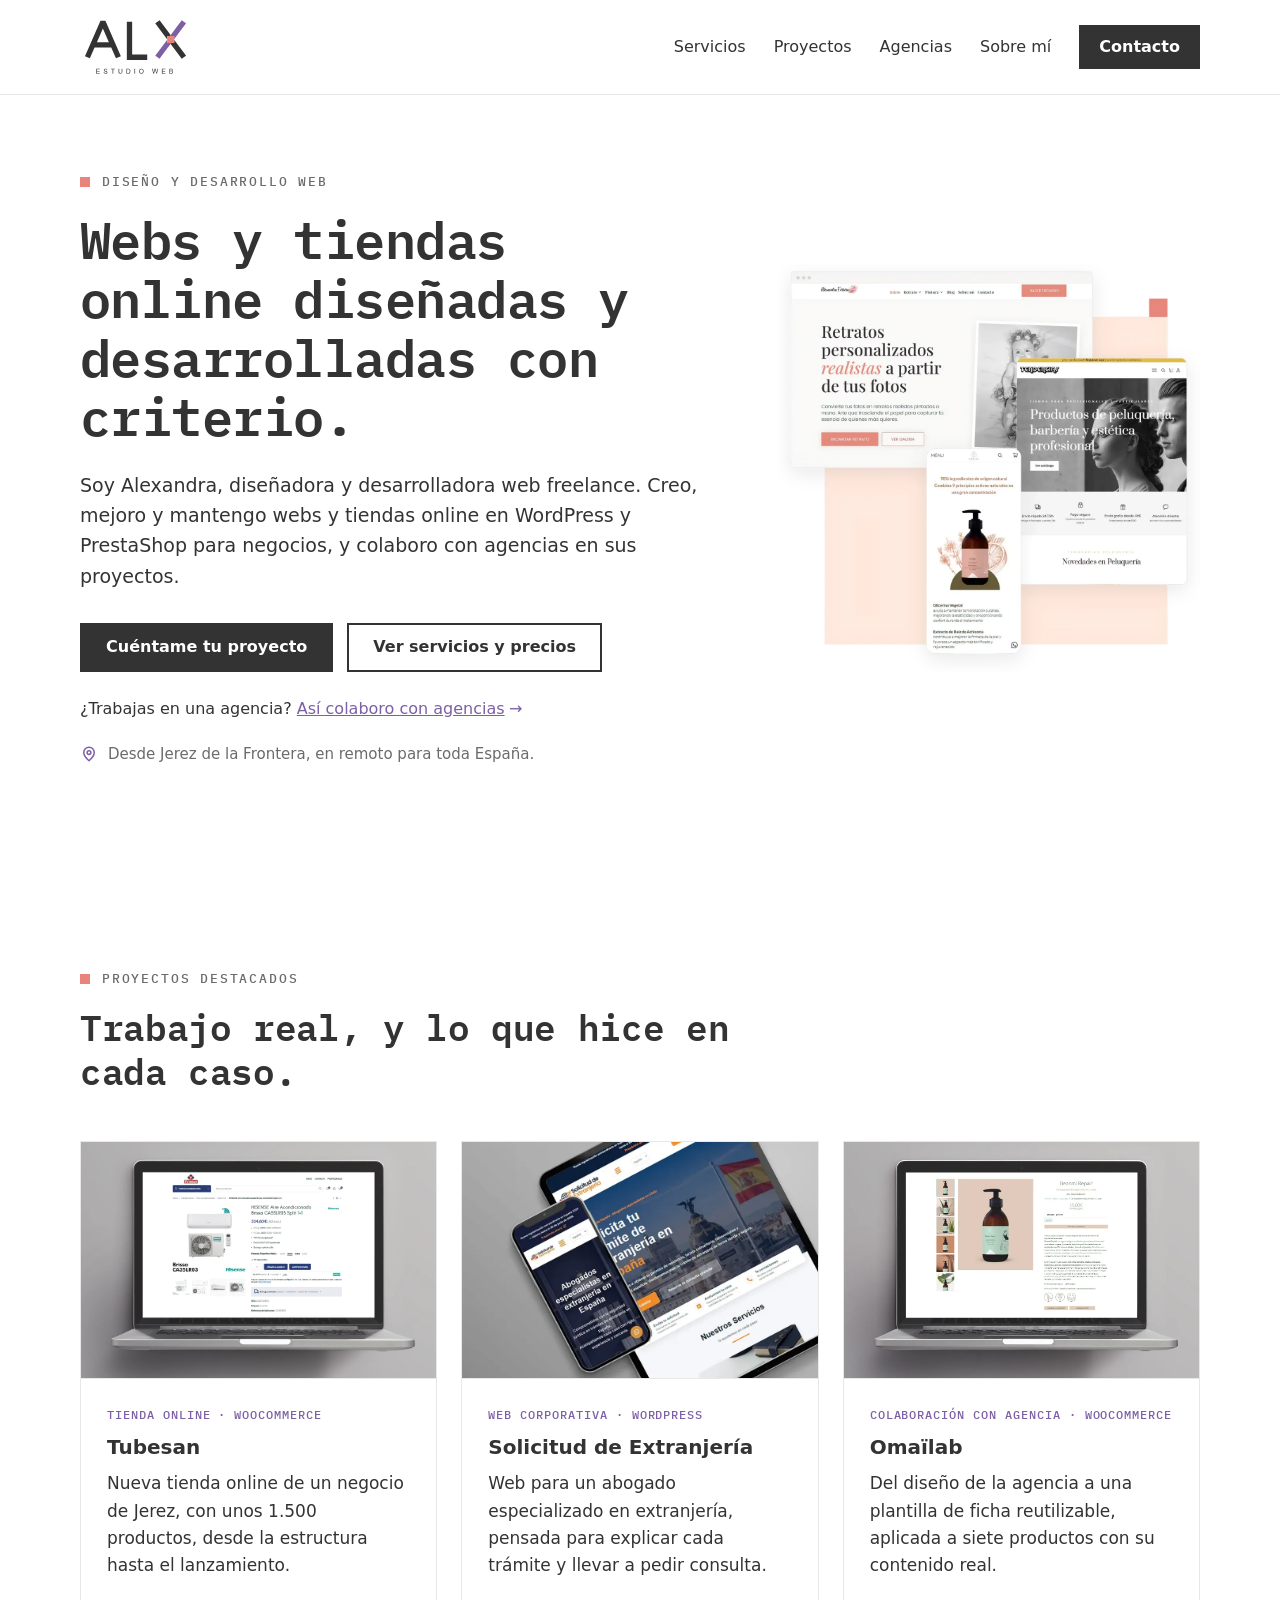
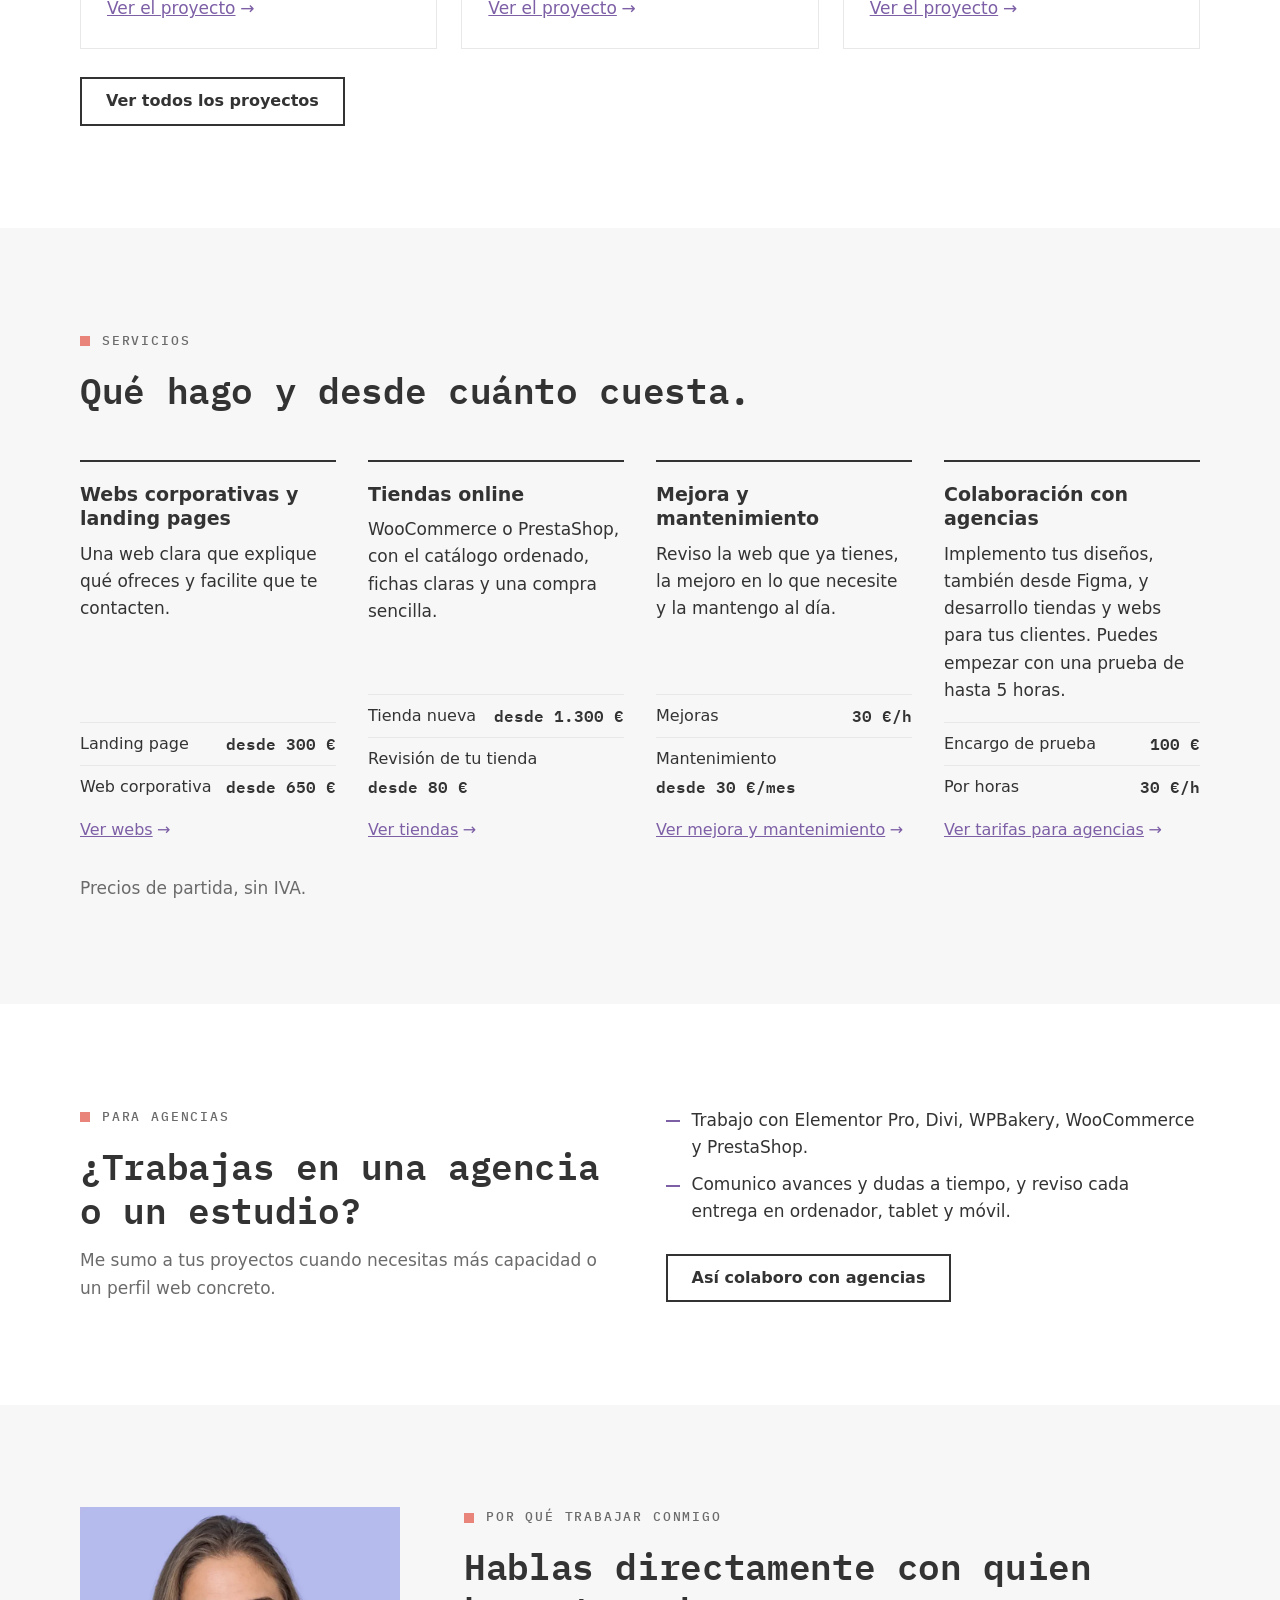
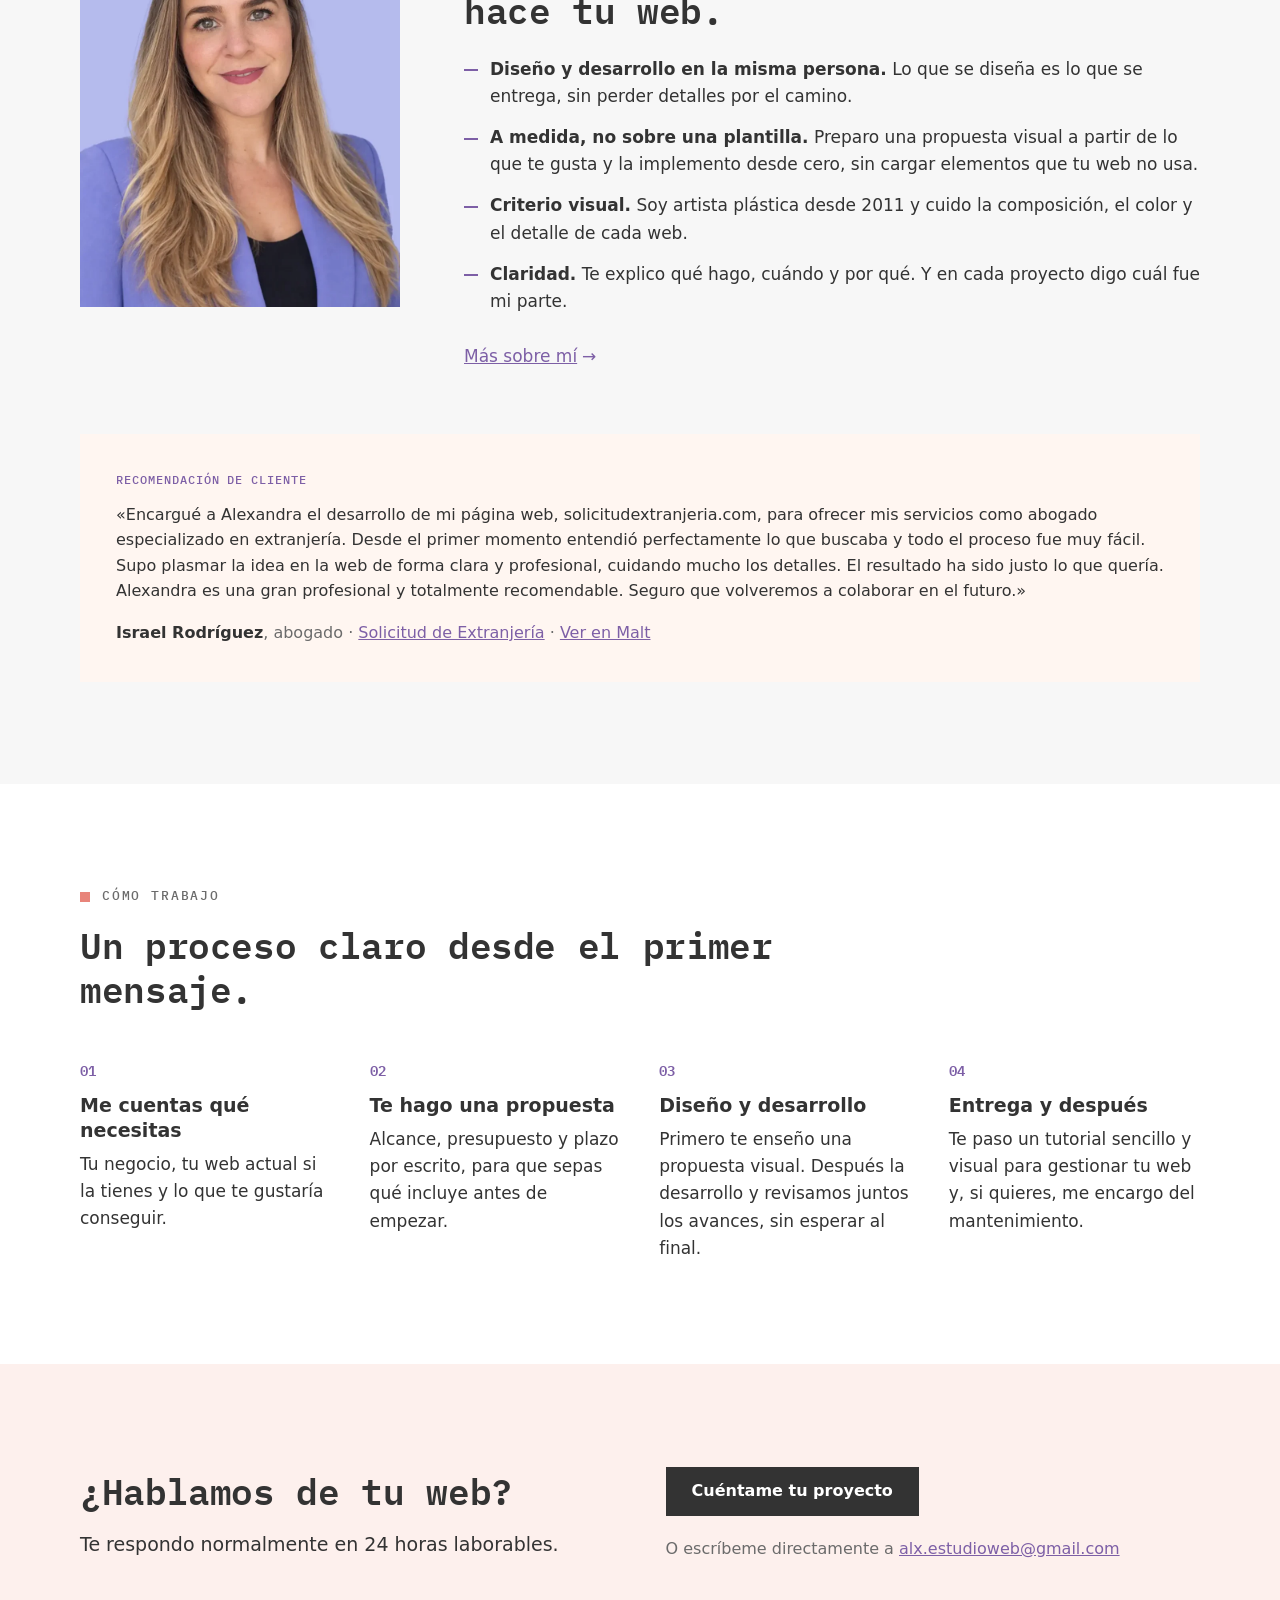
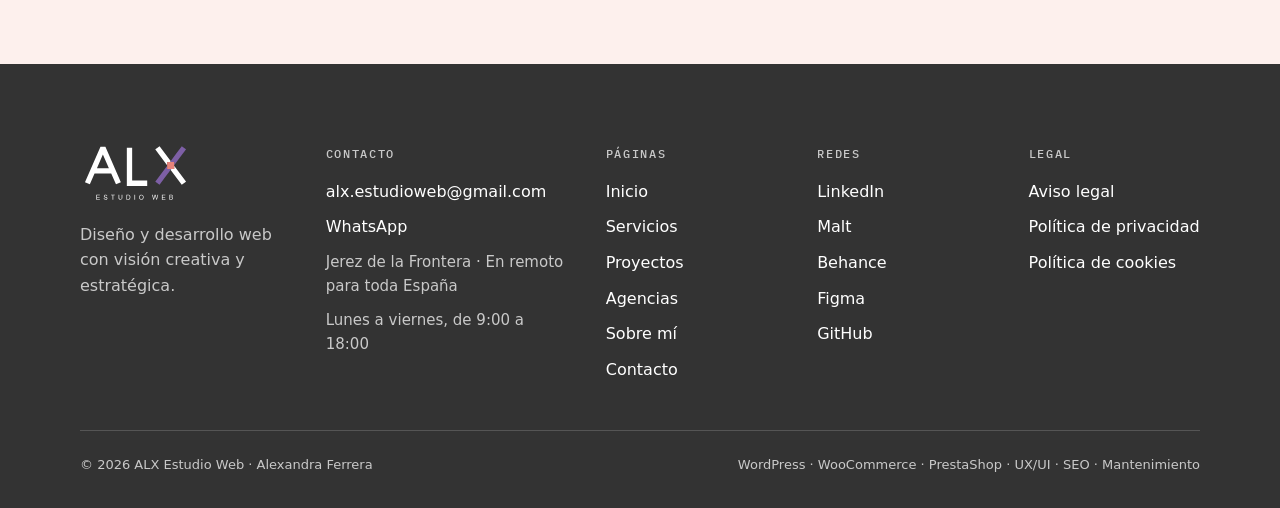
==== commit a9104691: "mensaje Israel corregido" ====
--- a/index.html
+++ b/index.html
@@ -223,7 +223,7 @@
         <figure class="quote">
           <p class="tag">Recomendación de cliente</p>
           <blockquote>
-            <p>«Encargué a Alexandra el desarrollo de mi página web, solicitudextranjeria.com, una landing page para ofrecer mis servicios como abogado especializado en extranjería. Desde el primer momento entendió perfectamente lo que buscaba y todo el proceso fue muy fácil. Supo plasmar la idea en la web de forma clara y profesional, cuidando mucho los detalles. El resultado ha sido justo lo que quería. Alejandra es una gran profesional y totalmente recomendable. Seguro que volveremos a colaborar en el futuro.»</p>
+            <p>«Encargué a Alexandra el desarrollo de mi página web, solicitudextranjeria.com, para ofrecer mis servicios como abogado especializado en extranjería. Desde el primer momento entendió perfectamente lo que buscaba y todo el proceso fue muy fácil. Supo plasmar la idea en la web de forma clara y profesional, cuidando mucho los detalles. El resultado ha sido justo lo que quería. Alexandra es una gran profesional y totalmente recomendable. Seguro que volveremos a colaborar en el futuro.»</p>
           </blockquote>
           <figcaption><strong>Israel Rodríguez</strong>, abogado · <a href="proyectos.html#extranjeria">Solicitud de Extranjería</a> · <a href="https://www.malt.es/profile/alexandraferrera" target="_blank" rel="noopener">Ver en Malt</a></figcaption>
         </figure>
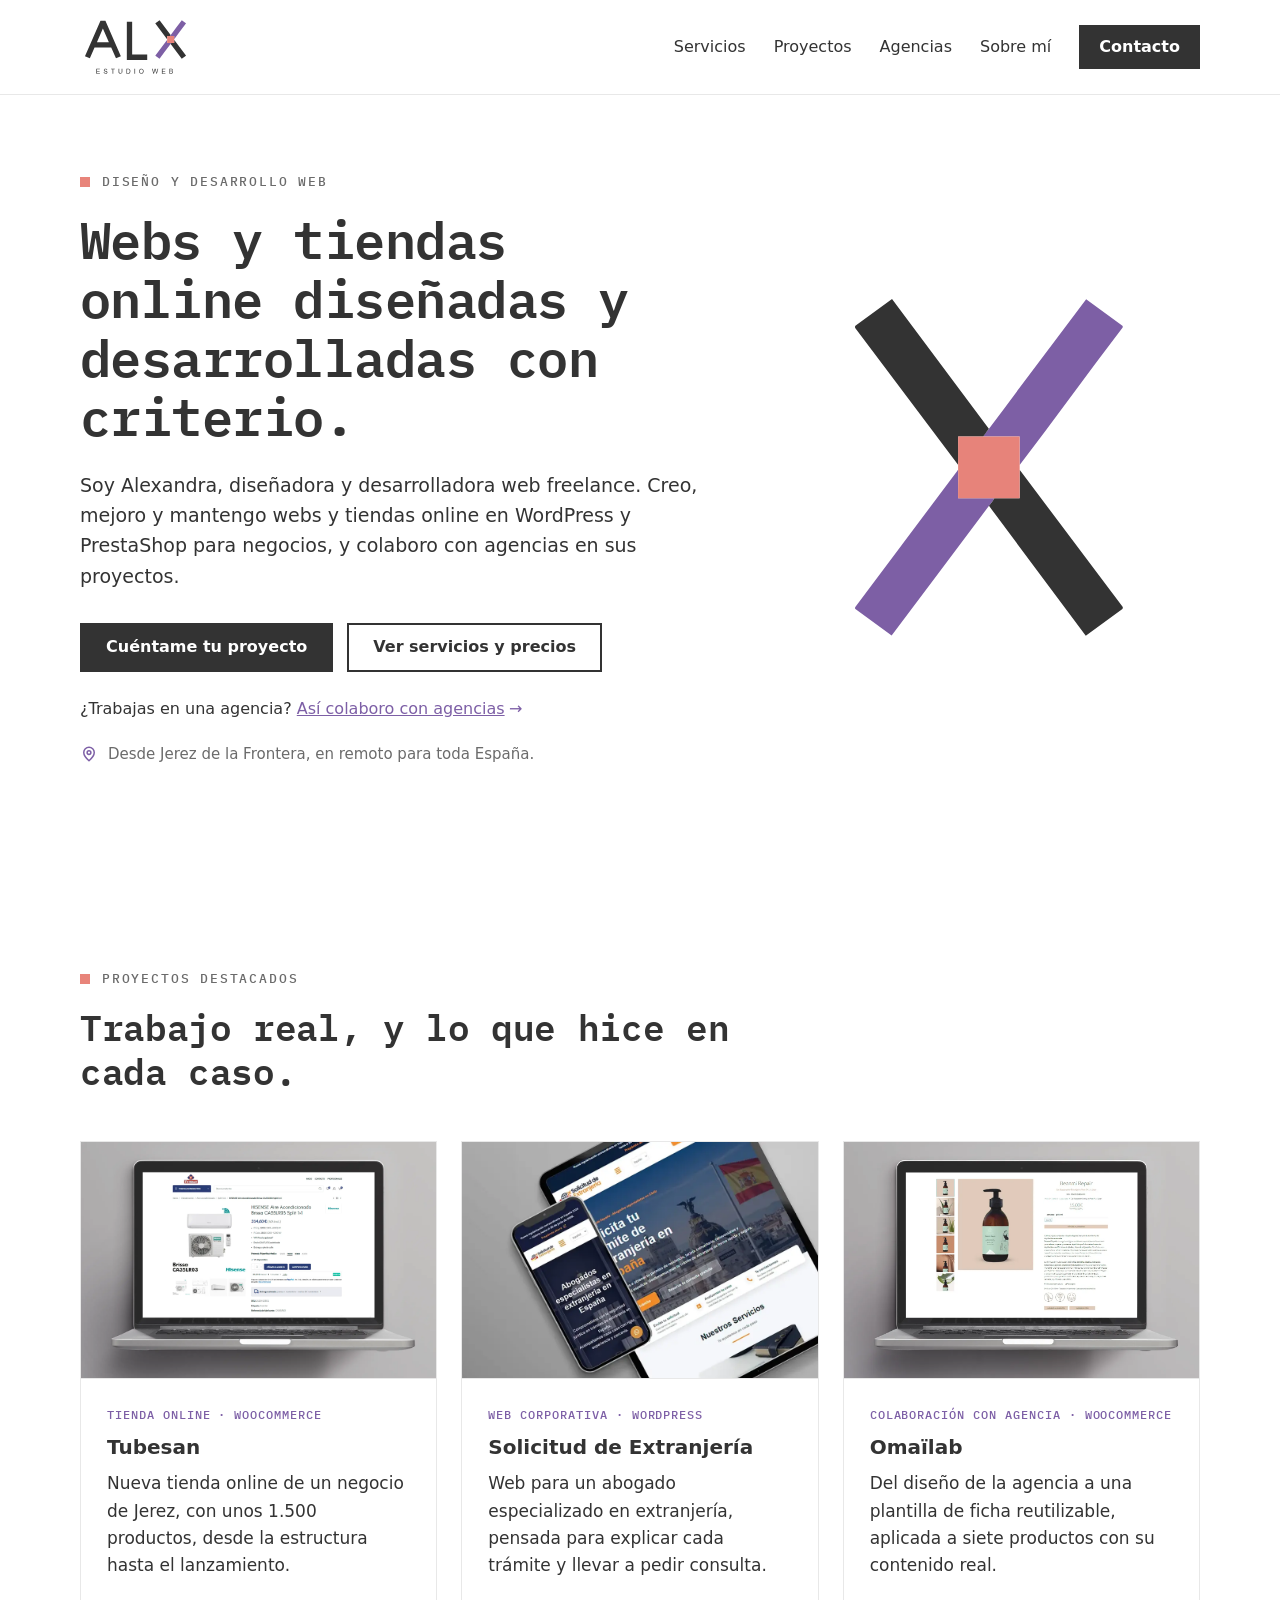
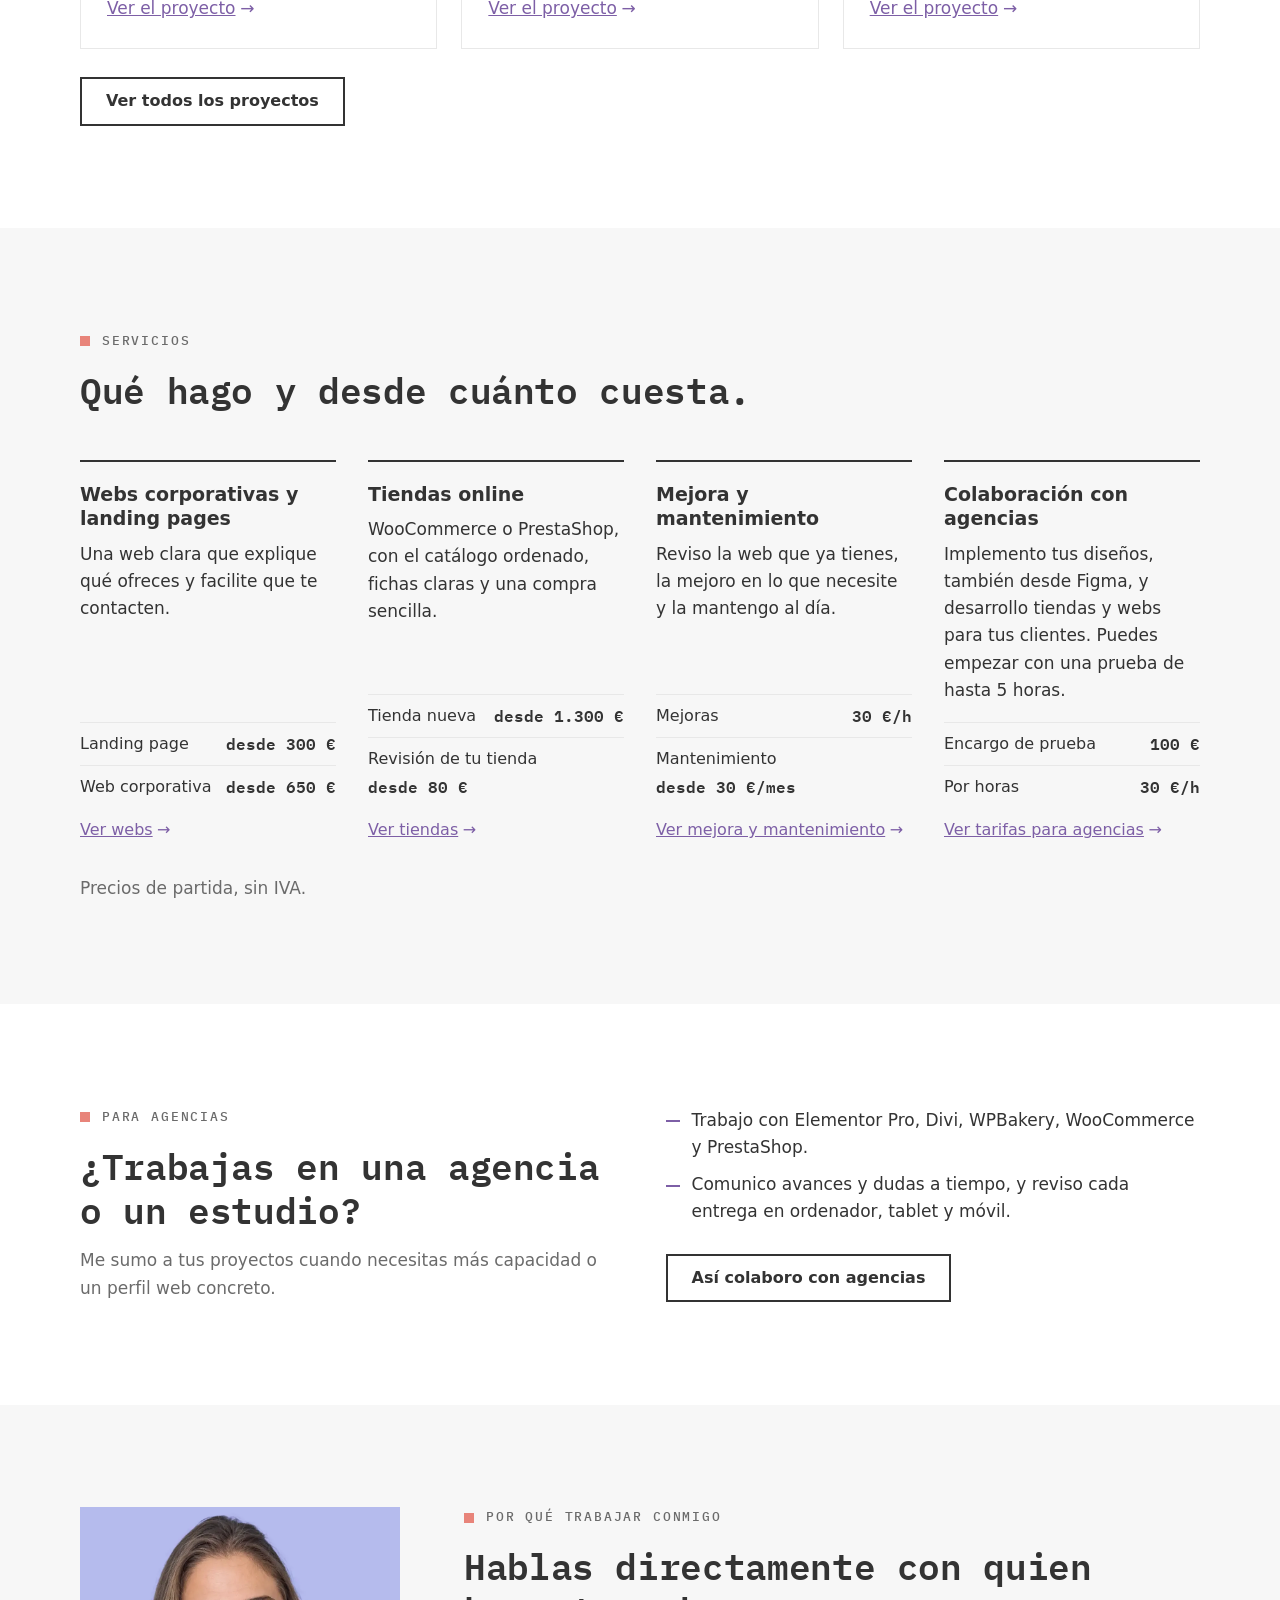
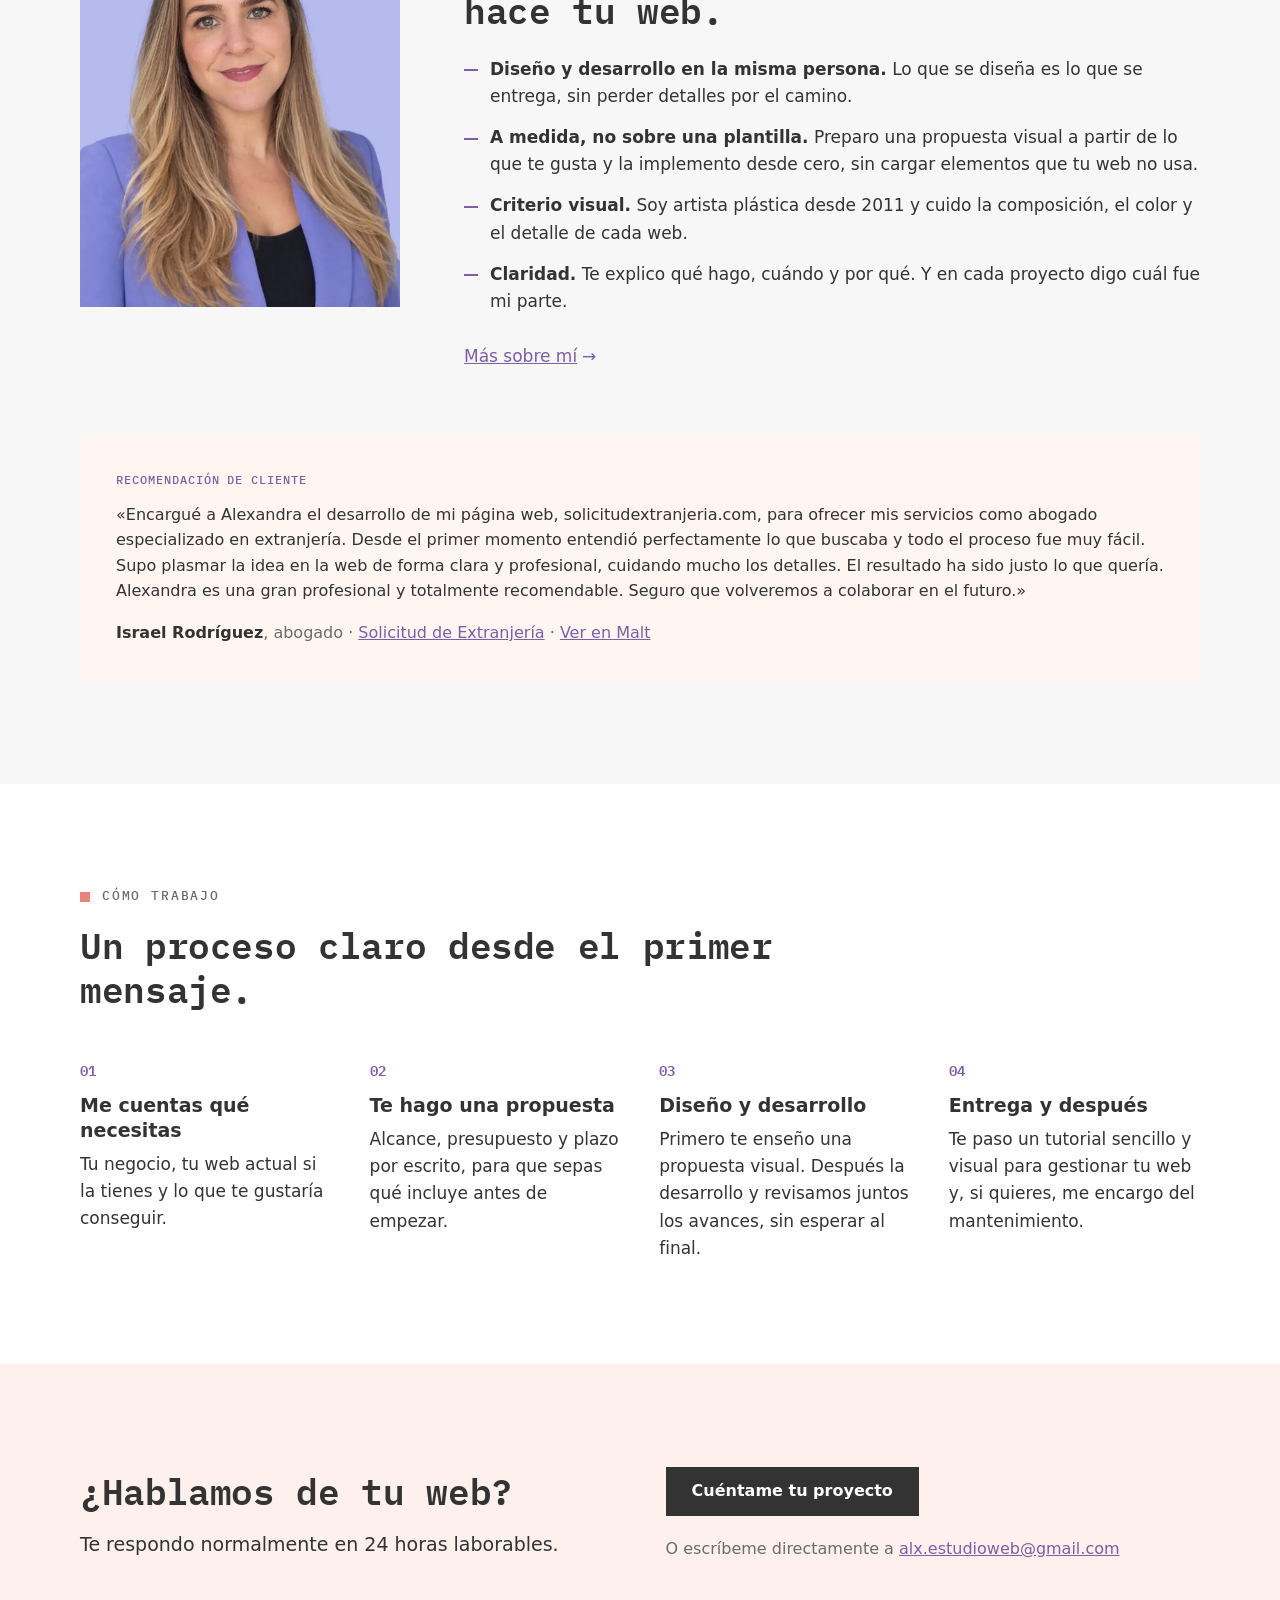
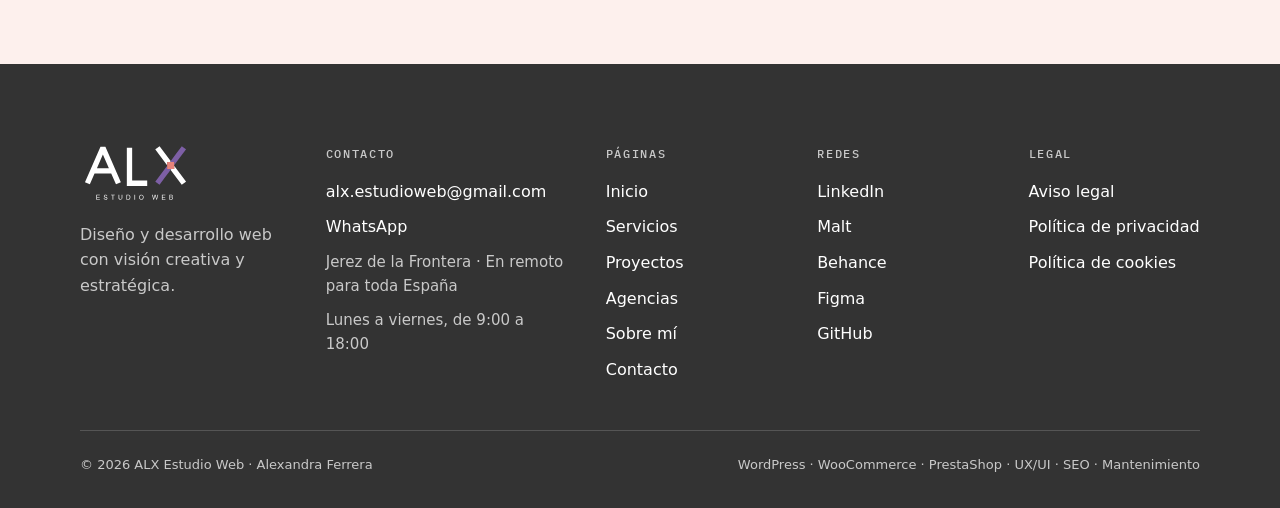
==== commit 64d1bce8: "Actualiza la foto de perfil con la versión retocada Co-Authored-By: Claude Opus 5.5 <noreply@anthrop" ====
--- a/index.html
+++ b/index.html
@@ -208,7 +208,7 @@
   <section class="section section--grey">
     <div class="container">
       <div class="about-short">
-        <img class="about-short__photo" src="img/marca/alexandra.webp" alt="Alexandra Ferrera, diseñadora y desarrolladora web" width="800" height="1000" loading="lazy">
+        <img class="about-short__photo" src="img/marca/alexandra.webp" alt="Alexandra Ferrera, diseñadora y desarrolladora web" width="1000" height="1250" loading="lazy">
         <div>
           <p class="eyebrow">Por qué trabajar conmigo</p>
           <h2>Hablas directamente con quien hace tu web.</h2>
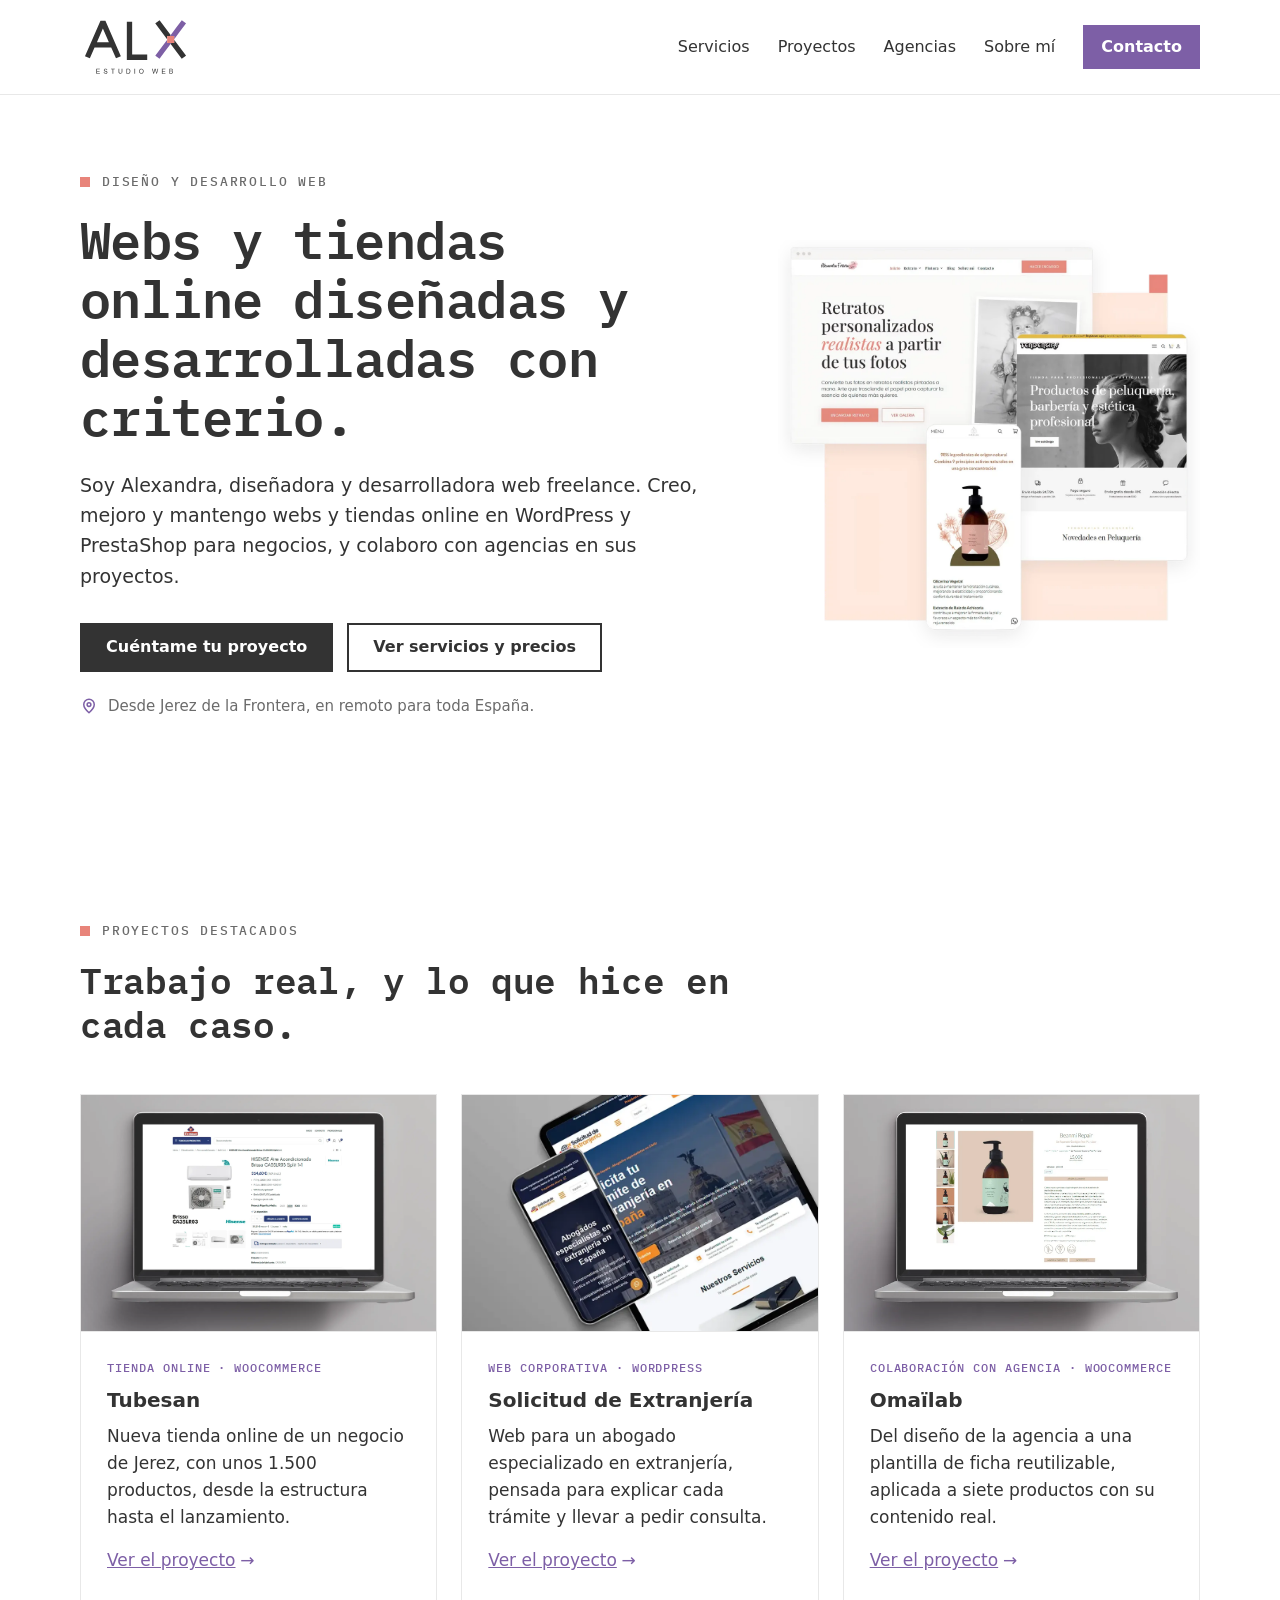
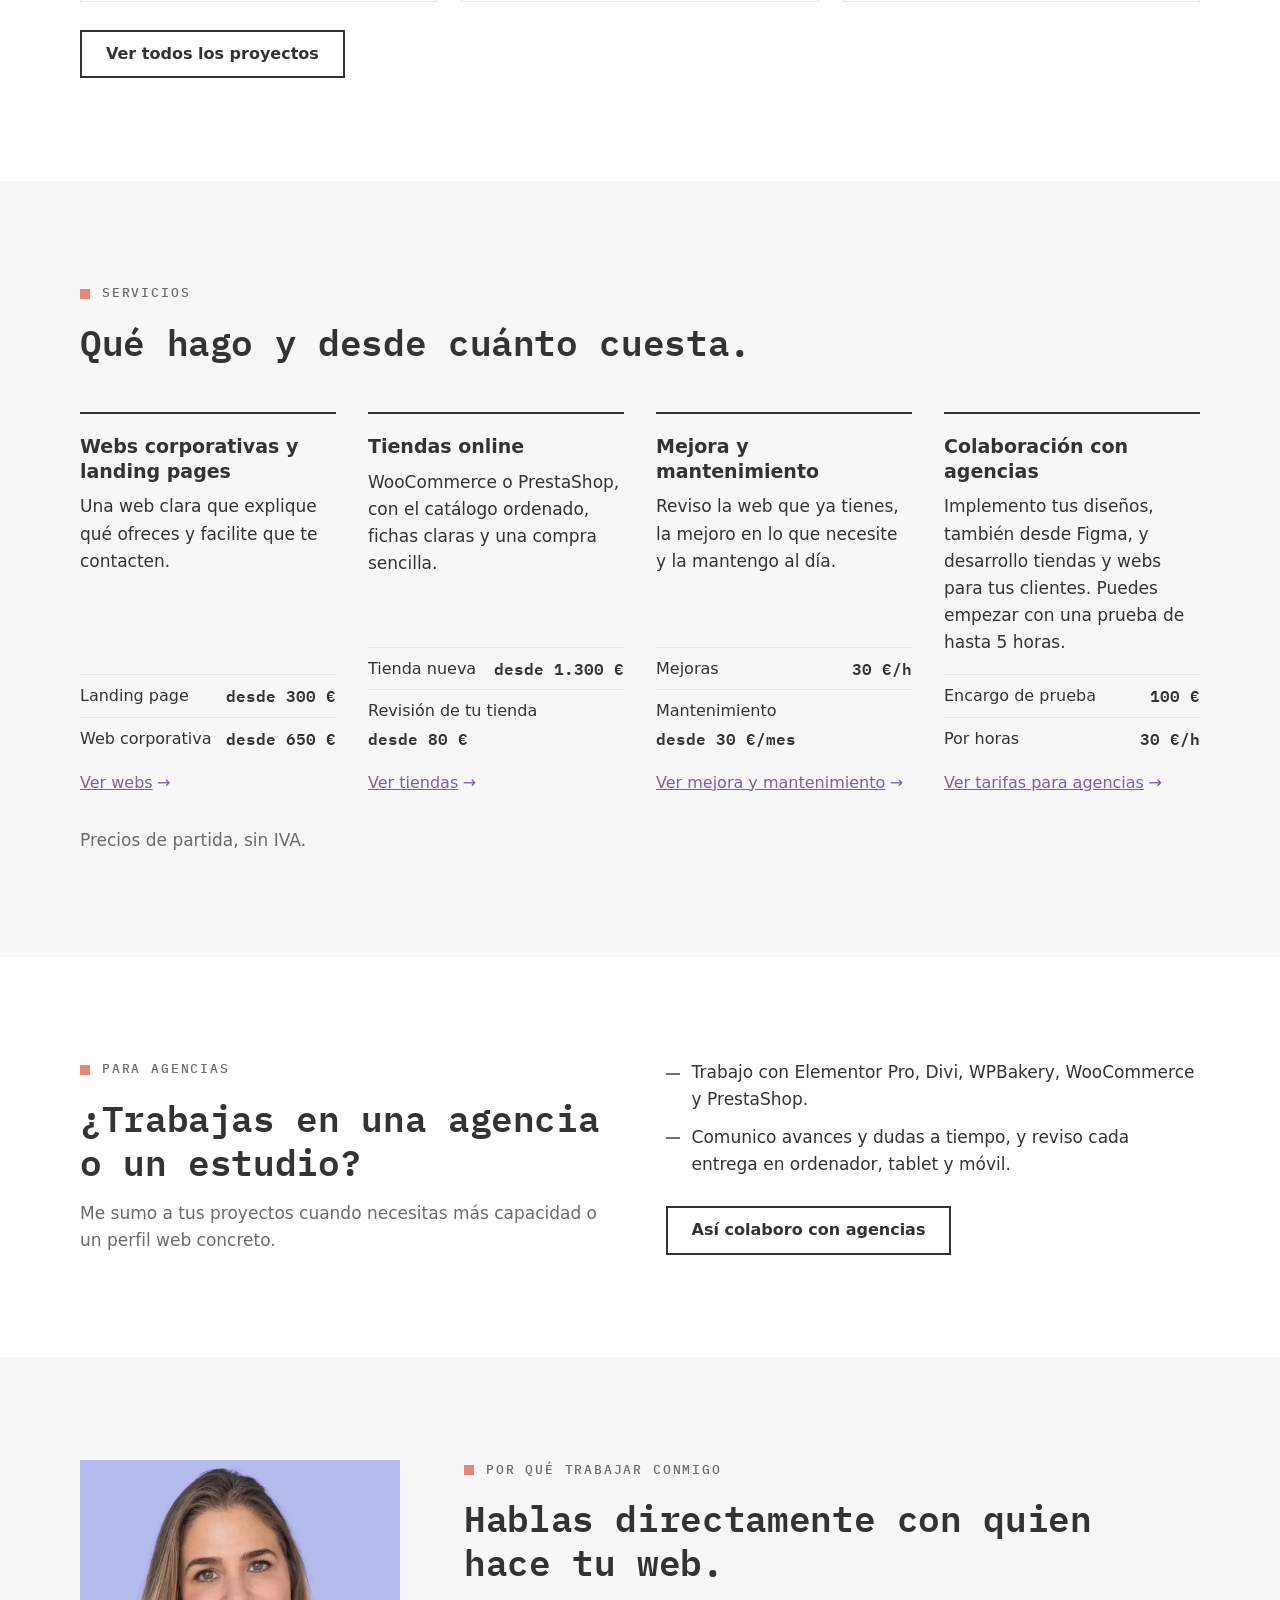
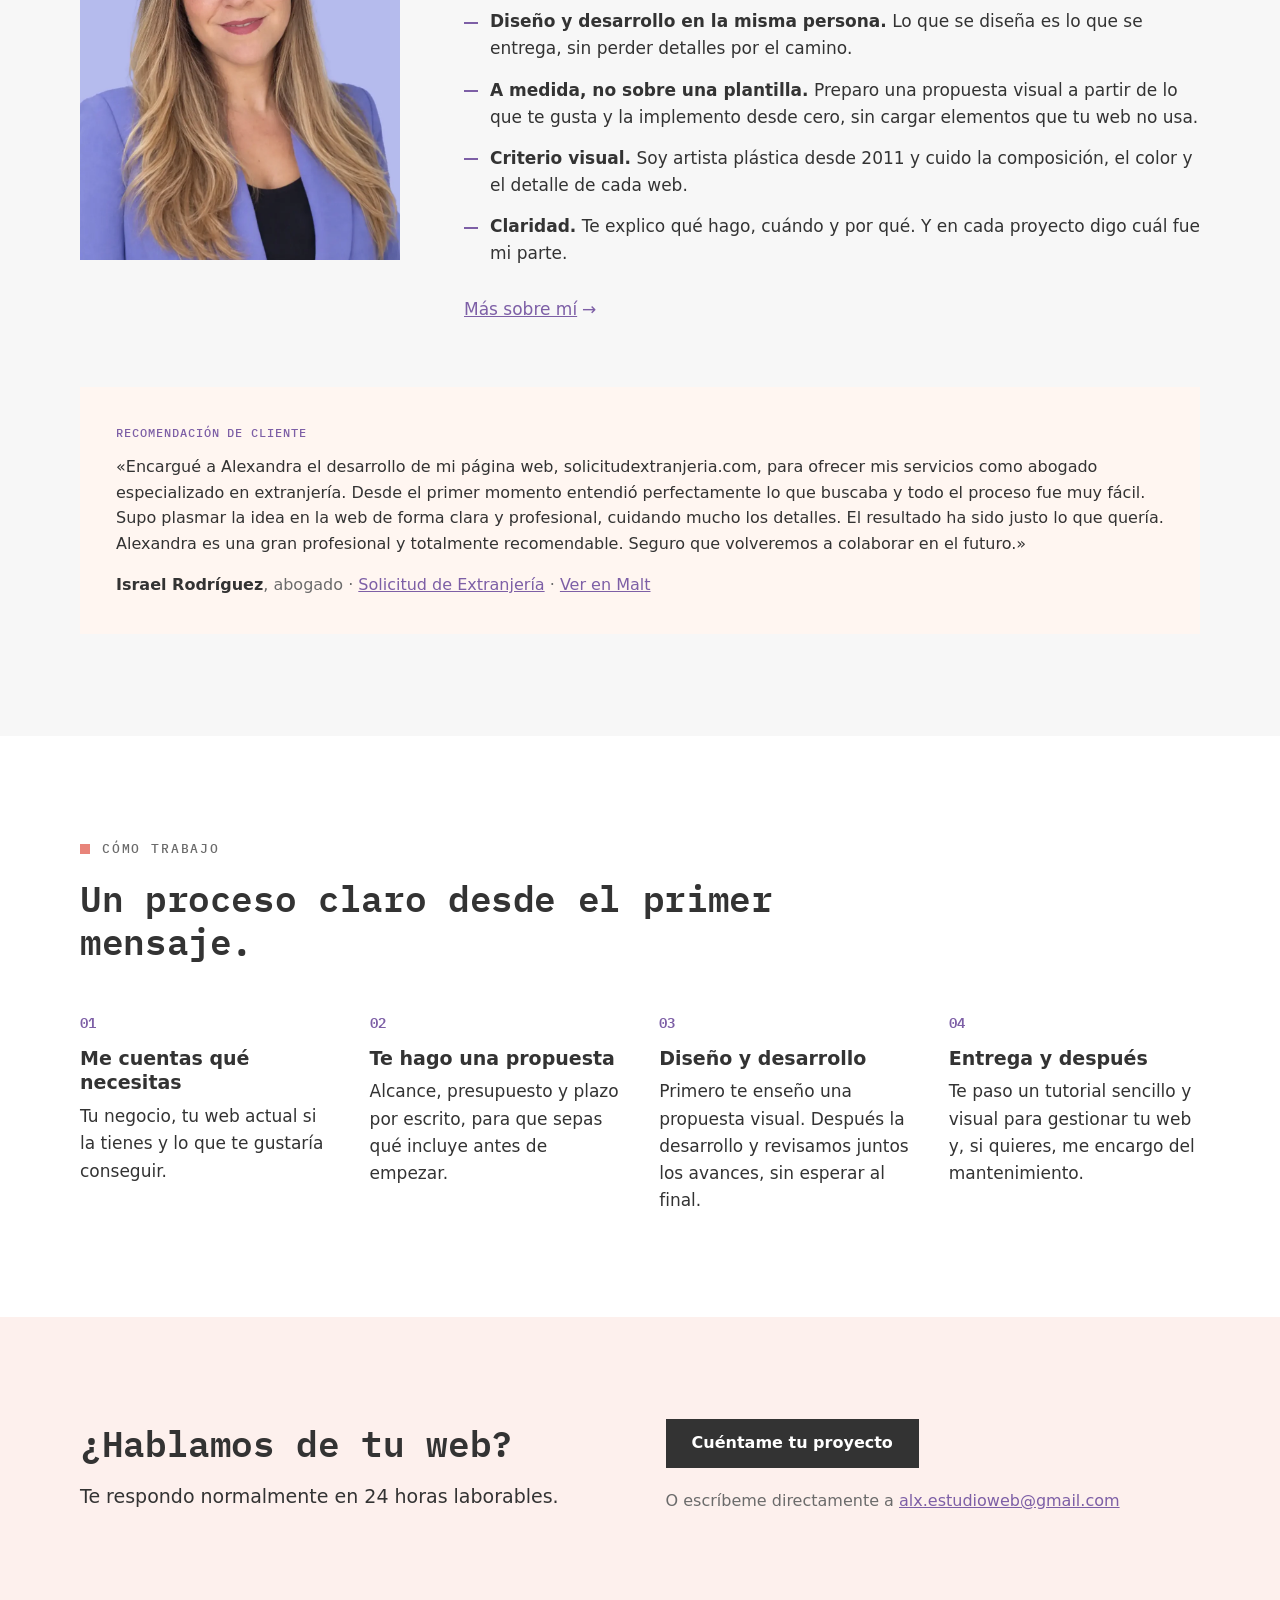
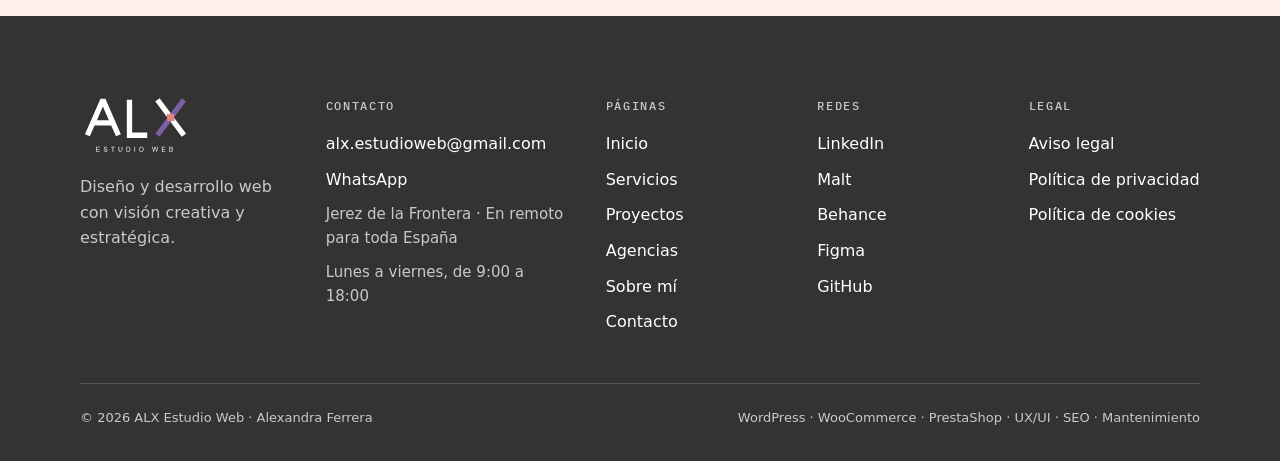
==== commit 614c5e9a: "Simplifico hero y color de boton contacto Nav" ====
--- a/index.html
+++ b/index.html
@@ -67,7 +67,7 @@
       <a href="proyectos.html">Proyectos</a>
       <a href="agencias.html">Agencias</a>
       <a href="sobre-mi.html">Sobre mí</a>
-      <a href="contacto.html" class="btn btn--primary btn--small">Contacto</a>
+      <a href="contacto.html" class="btn btn--small">Contacto</a>
     </nav>
   </div>
 </header>
@@ -84,7 +84,7 @@
           <a href="contacto.html" class="btn btn--primary">Cuéntame tu proyecto</a>
           <a href="#servicios" class="btn btn--outline">Ver servicios y precios</a>
         </div>
-        <p class="hero__agency">¿Trabajas en una agencia? <a href="agencias.html">Así colaboro con agencias<span class="arrow" aria-hidden="true">→</span></a></p>
+        <!-- <p class="hero__agency">¿Trabajas en una agencia? <a href="agencias.html">Así colaboro con agencias<span class="arrow" aria-hidden="true">→</span></a></p> -->
         <p class="hero__location"><svg width="18" height="18" viewBox="0 0 24 24" fill="none" stroke="currentColor" stroke-width="2" stroke-linecap="round" stroke-linejoin="round" aria-hidden="true"><path d="M12 21s-7-6.1-7-11a7 7 0 0 1 14 0c0 4.9-7 11-7 11z"/><circle cx="12" cy="10" r="2.5"/></svg>Desde Jerez de la Frontera, en remoto para toda España.</p>
       </div>
       <!-- Escritorio: capturas de proyectos. Tablet y móvil: la X del logotipo asomando por el borde -->
--- a/css/styles.css
+++ b/css/styles.css
@@ -322,6 +322,12 @@
   min-height: 44px;
   padding: 8px 18px;
   font-size: var(--text-small);
+  background: var(--violet);
+  color: var(--white);
+  border: 0px;
+}
+.btn--small:hover {
+  background: var(--ink)
 }
 
 .btn-group {
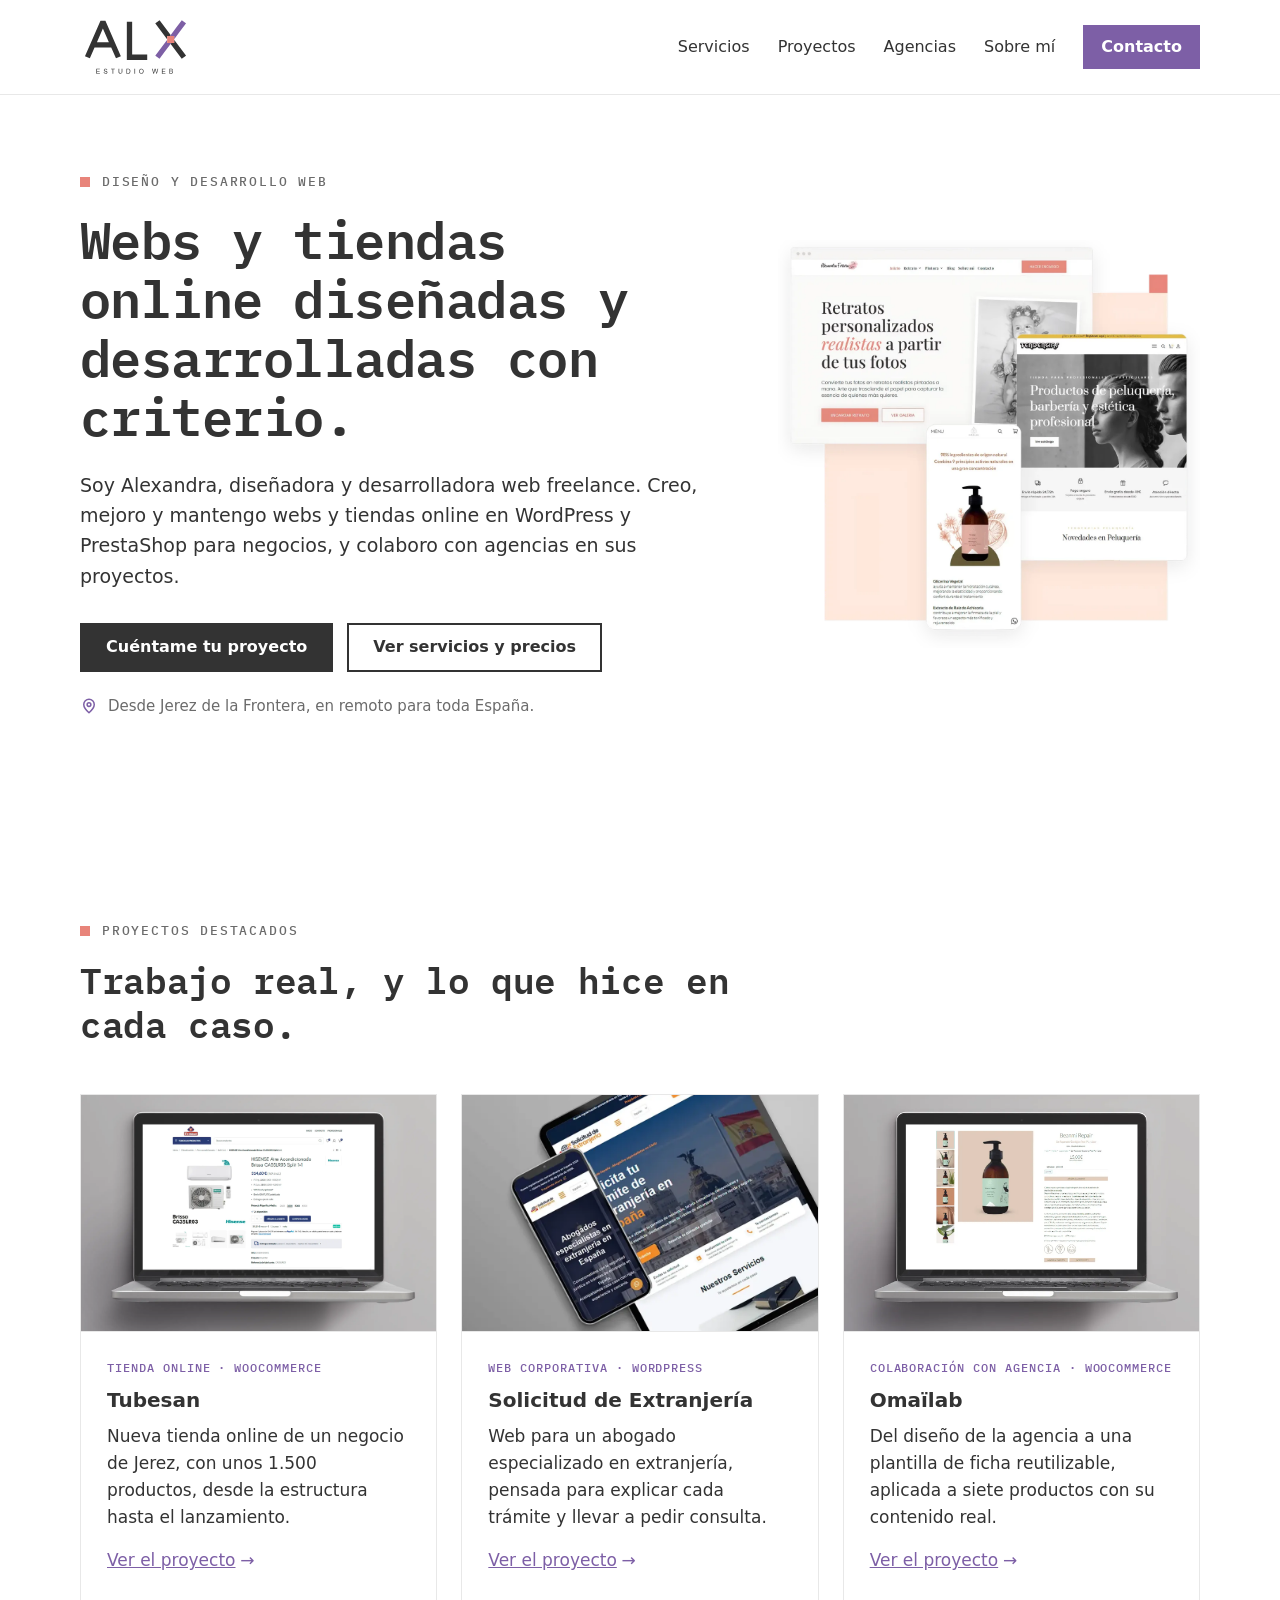
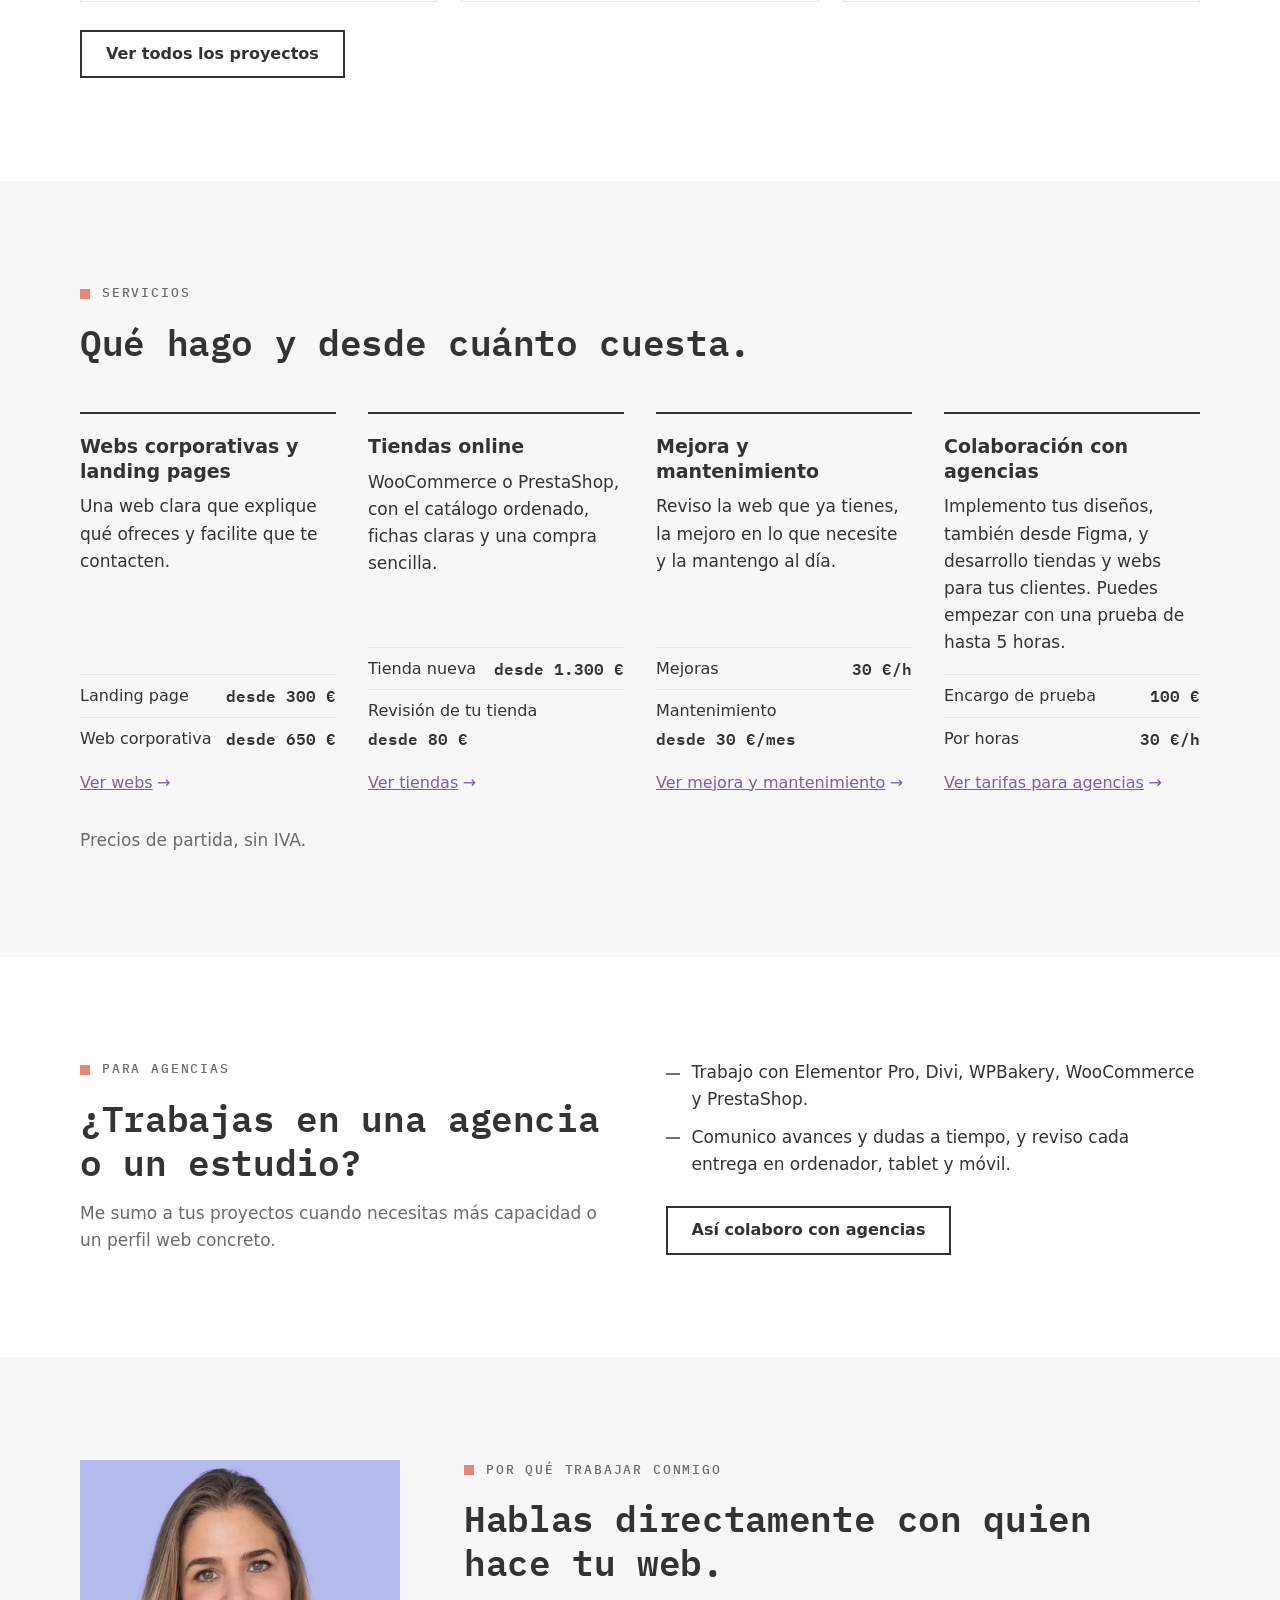
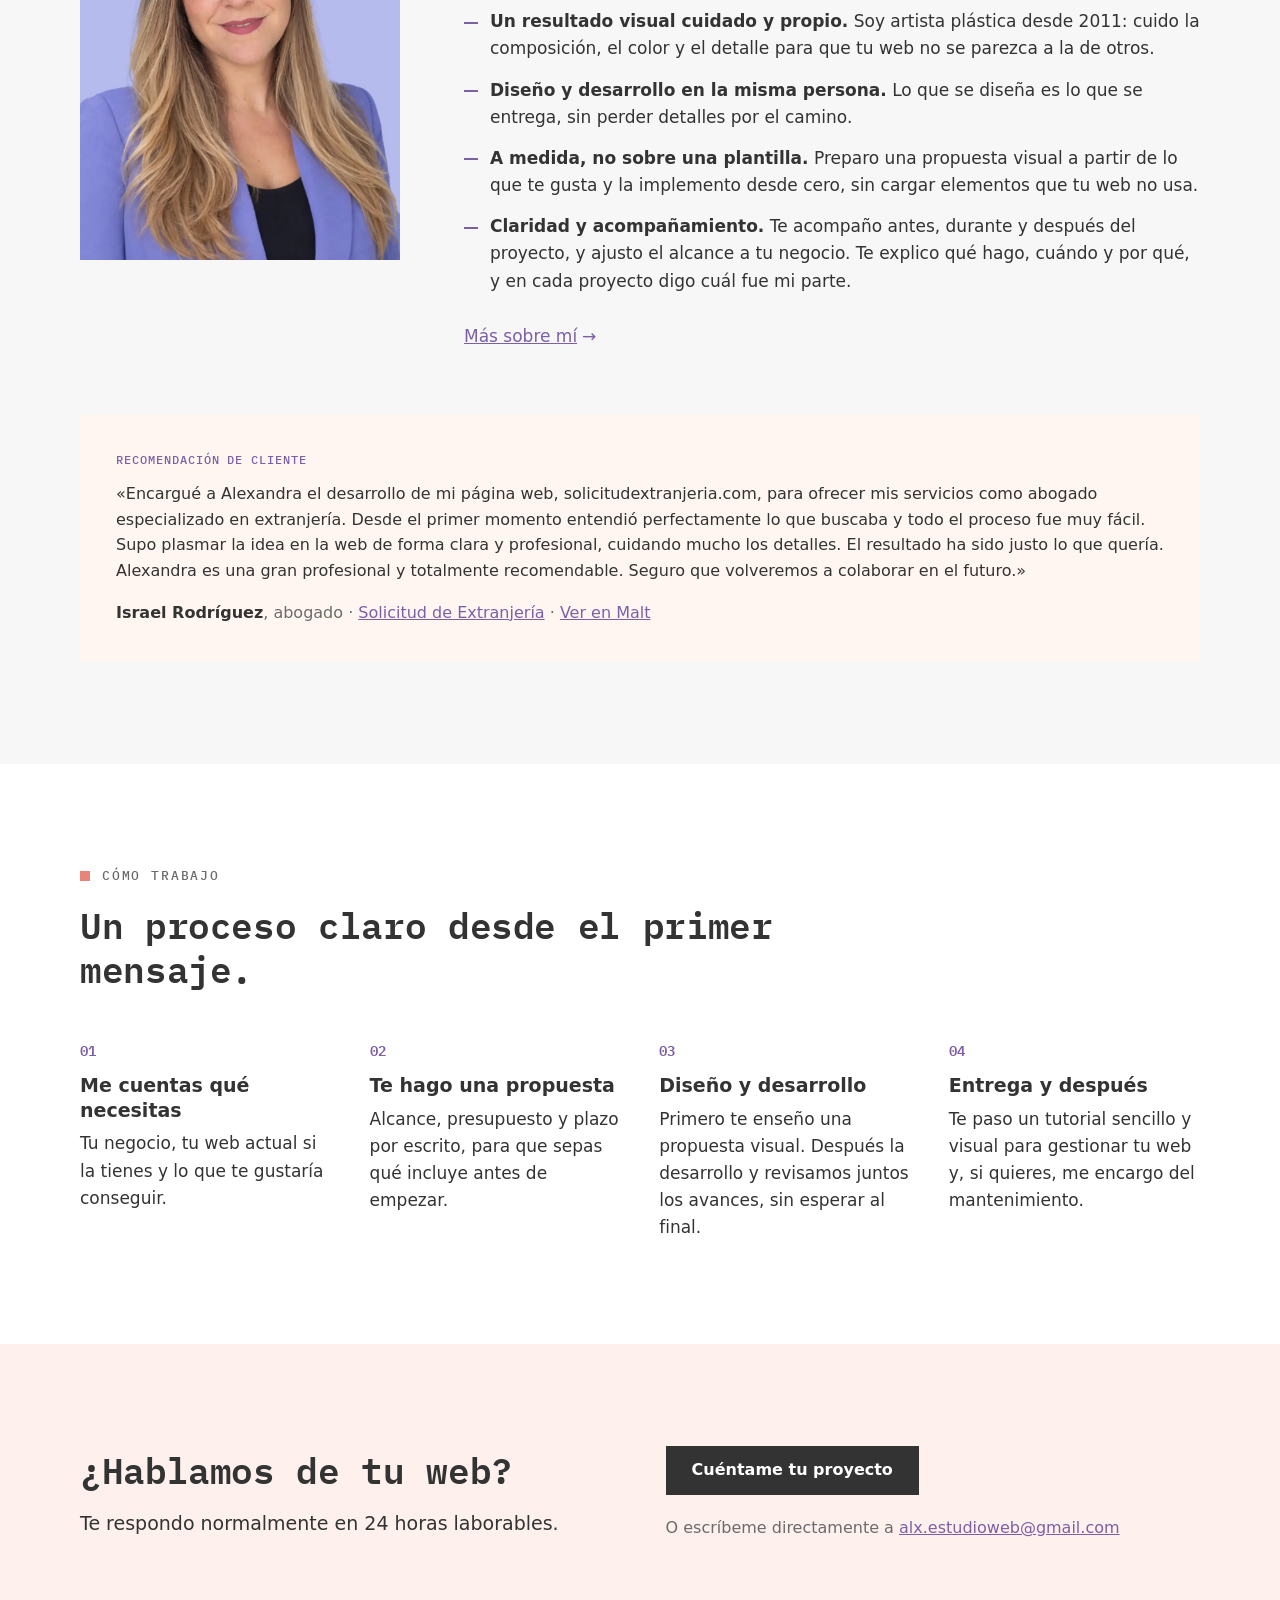
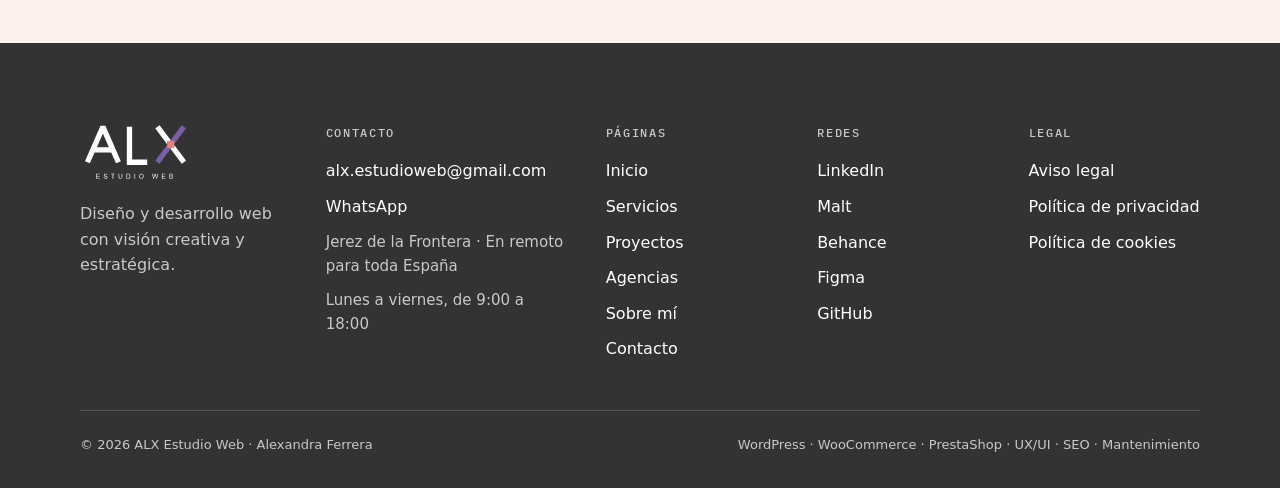
==== commit 0c43406d: "Actualiza textos de servicios, inicio, sobre mí y privacidad Co-Authored-By: Claude Opus 5.5 <norepl" ====
--- a/index.html
+++ b/index.html
@@ -213,10 +213,10 @@
           <p class="eyebrow">Por qué trabajar conmigo</p>
           <h2>Hablas directamente con quien hace tu web.</h2>
           <ul class="list about-list">
+            <li><span><strong>Un resultado visual cuidado y propio.</strong> Soy artista plástica desde 2011: cuido la composición, el color y el detalle para que tu web no se parezca a la de otros.</span></li>
             <li><span><strong>Diseño y desarrollo en la misma persona.</strong> Lo que se diseña es lo que se entrega, sin perder detalles por el camino.</span></li>
             <li><span><strong>A medida, no sobre una plantilla.</strong> Preparo una propuesta visual a partir de lo que te gusta y la implemento desde cero, sin cargar elementos que tu web no usa.</span></li>
-            <li><span><strong>Criterio visual.</strong> Soy artista plástica desde 2011 y cuido la composición, el color y el detalle de cada web.</span></li>
-            <li><span><strong>Claridad.</strong> Te explico qué hago, cuándo y por qué. Y en cada proyecto digo cuál fue mi parte.</span></li>
+            <li><span><strong>Claridad y acompañamiento.</strong> Te acompaño antes, durante y después del proyecto, y ajusto el alcance a tu negocio. Te explico qué hago, cuándo y por qué, y en cada proyecto digo cuál fue mi parte.</span></li>
           </ul>
           <p class="band__link"><a href="sobre-mi.html">Más sobre mí<span class="arrow" aria-hidden="true">→</span></a></p>
         </div>
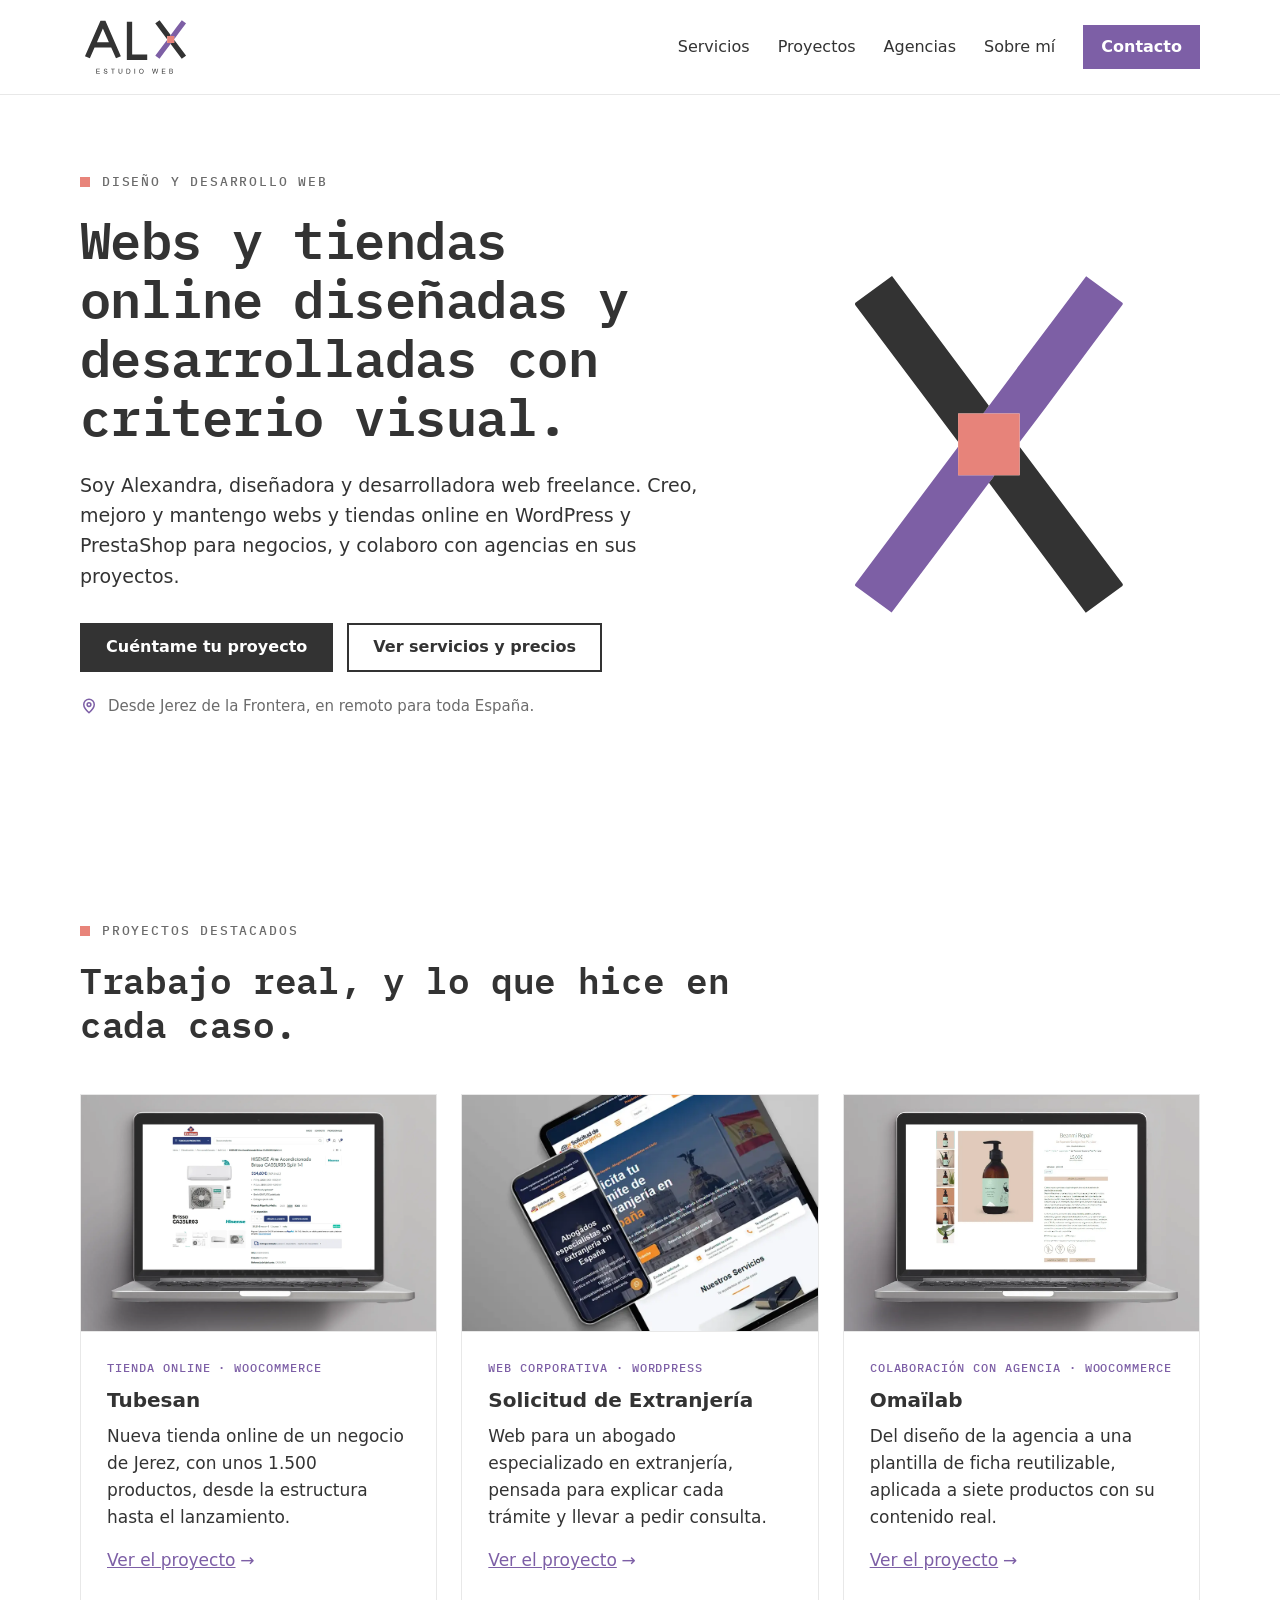
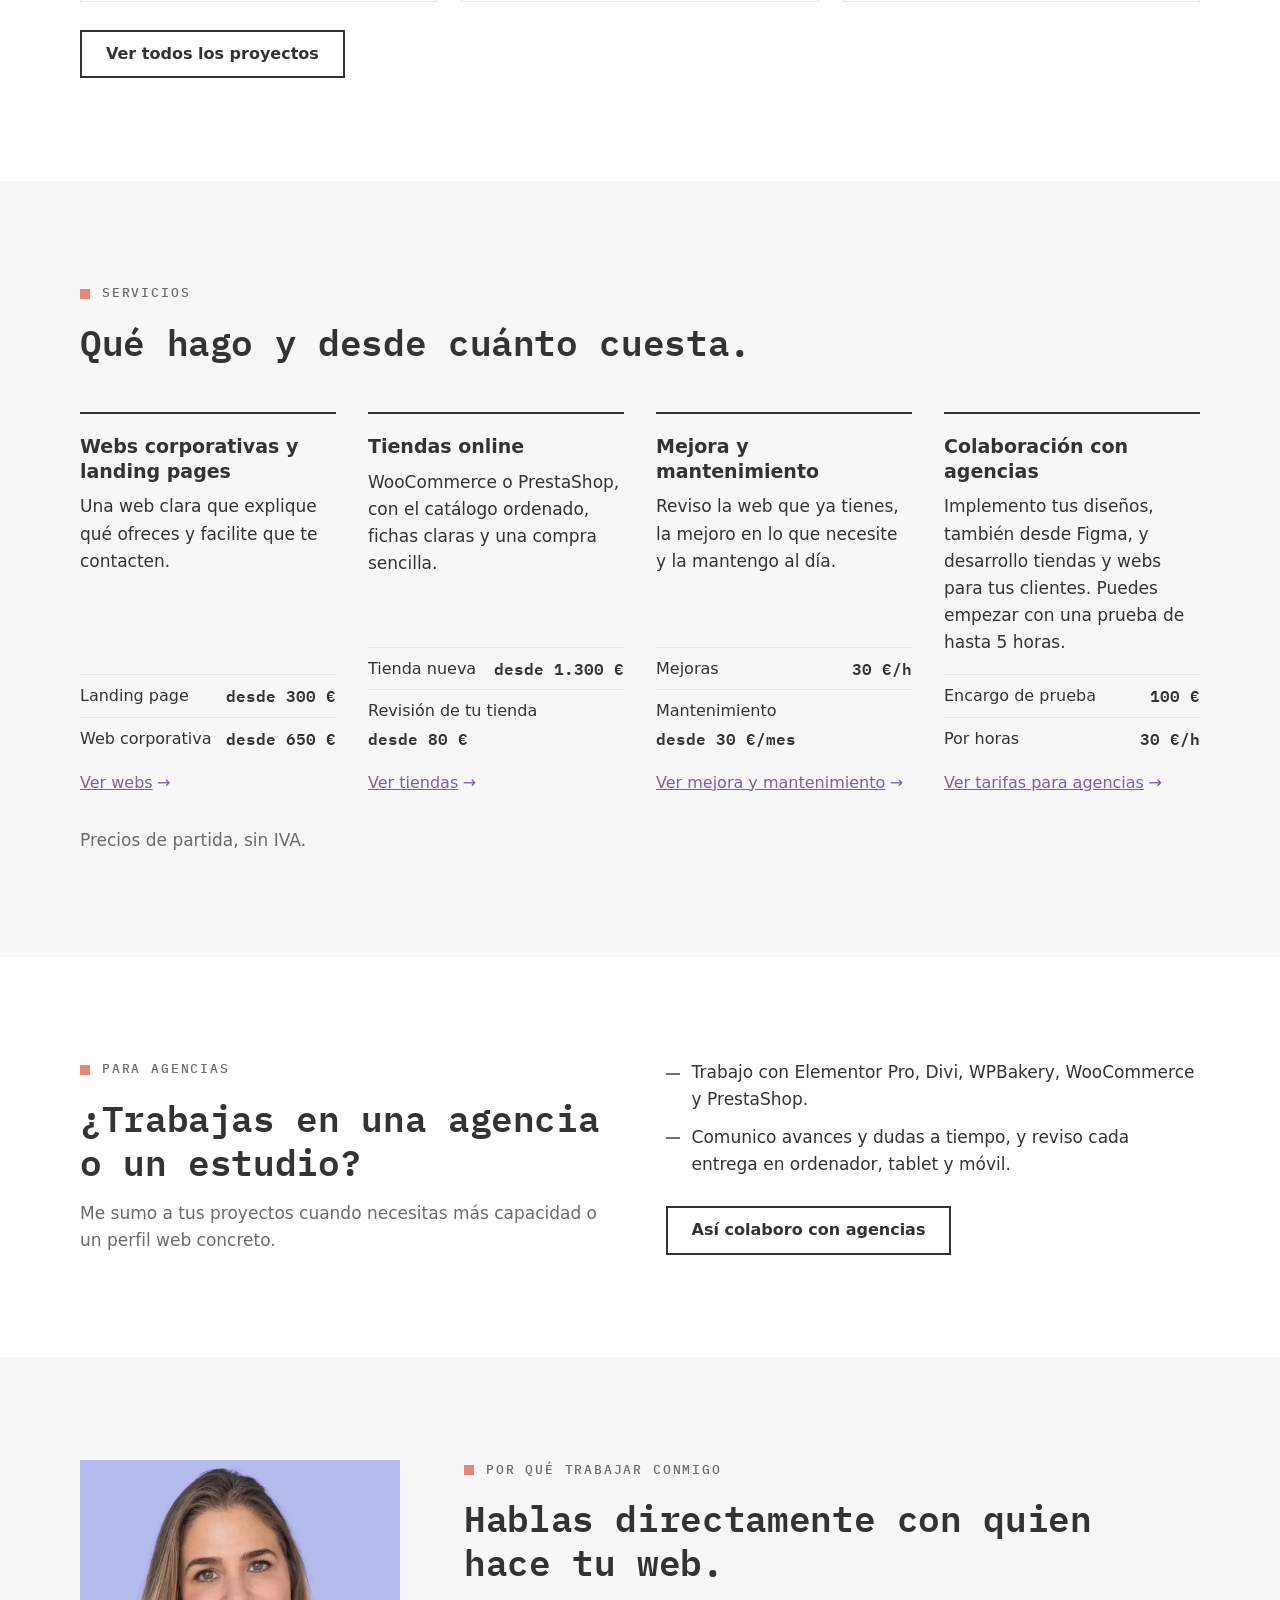
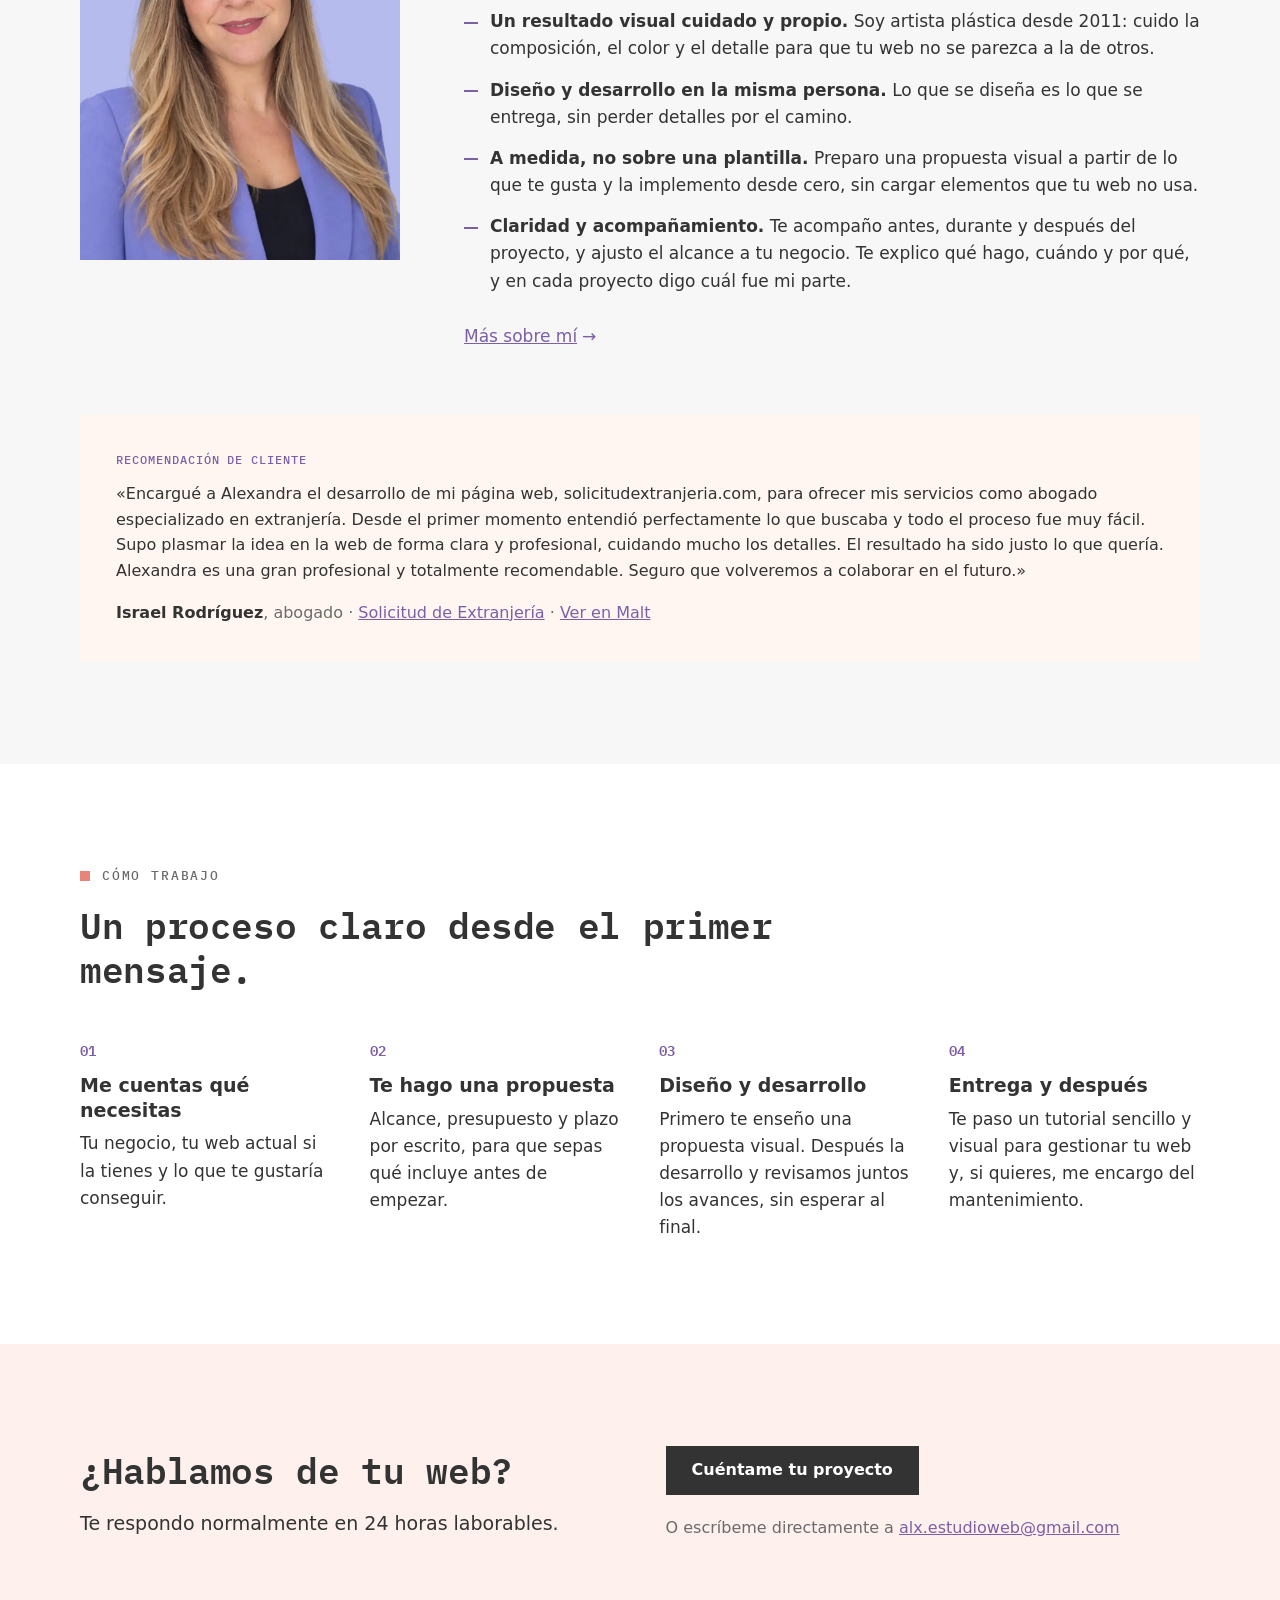
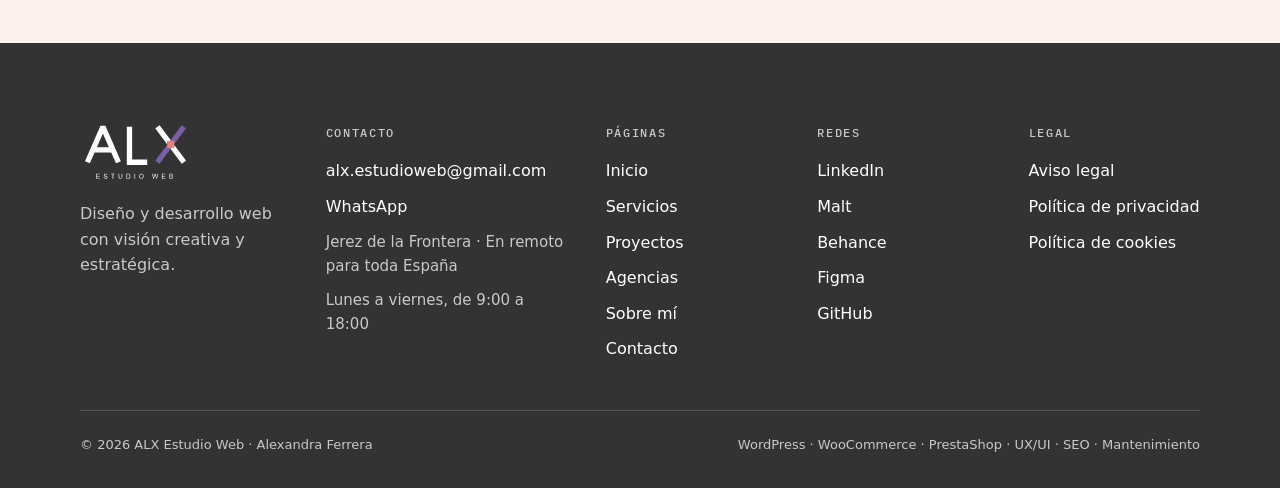
==== commit 4d27aeac: "Cambia el H1 a «con criterio visual» y rehace la imagen para redes Co-Authored-By: Claude Opus 5.5 <" ====
--- a/index.html
+++ b/index.html
@@ -9,12 +9,12 @@
   <meta property="og:site_name" content="ALX Estudio Web">
   <meta property="og:locale" content="es_ES">
   <meta property="og:title" content="ALX Estudio Web · Diseño y desarrollo web">
-  <meta property="og:description" content="Webs y tiendas online diseñadas y desarrolladas con criterio, con WordPress y PrestaShop, desde Jerez de la Frontera para toda España.">
+  <meta property="og:description" content="Webs y tiendas online diseñadas y desarrolladas con criterio visual, con WordPress y PrestaShop, desde Jerez de la Frontera para toda España.">
   <meta property="og:url" content="https://alx-estudioweb.netlify.app/">
   <meta property="og:image" content="https://alx-estudioweb.netlify.app/img/marca/og-alx-estudio-web.jpg">
   <meta property="og:image:width" content="1200">
   <meta property="og:image:height" content="630">
-  <meta property="og:image:alt" content="Logotipo de ALX Estudio Web, la X del logotipo en grande y el texto: webs y tiendas online diseñadas y desarrolladas con criterio">
+  <meta property="og:image:alt" content="Logotipo de ALX Estudio Web, la X del logotipo en grande y el texto: webs y tiendas online diseñadas y desarrolladas con criterio visual">
   <meta name="twitter:card" content="summary_large_image">
   <link rel="canonical" href="https://alx-estudioweb.netlify.app/">
   <script type="application/ld+json">
@@ -78,7 +78,7 @@
     <div class="container hero__inner">
       <div class="hero__content">
         <p class="eyebrow">Diseño y desarrollo web</p>
-        <h1>Webs y tiendas online diseñadas y desarrolladas con criterio.</h1>
+        <h1>Webs y tiendas online diseñadas y desarrolladas con criterio visual.</h1>
         <p class="lead">Soy Alexandra, diseñadora y desarrolladora web freelance. Creo, mejoro y mantengo webs y tiendas online en WordPress y PrestaShop para negocios, y colaboro con agencias en sus proyectos.</p>
         <div class="btn-group">
           <a href="contacto.html" class="btn btn--primary">Cuéntame tu proyecto</a>
